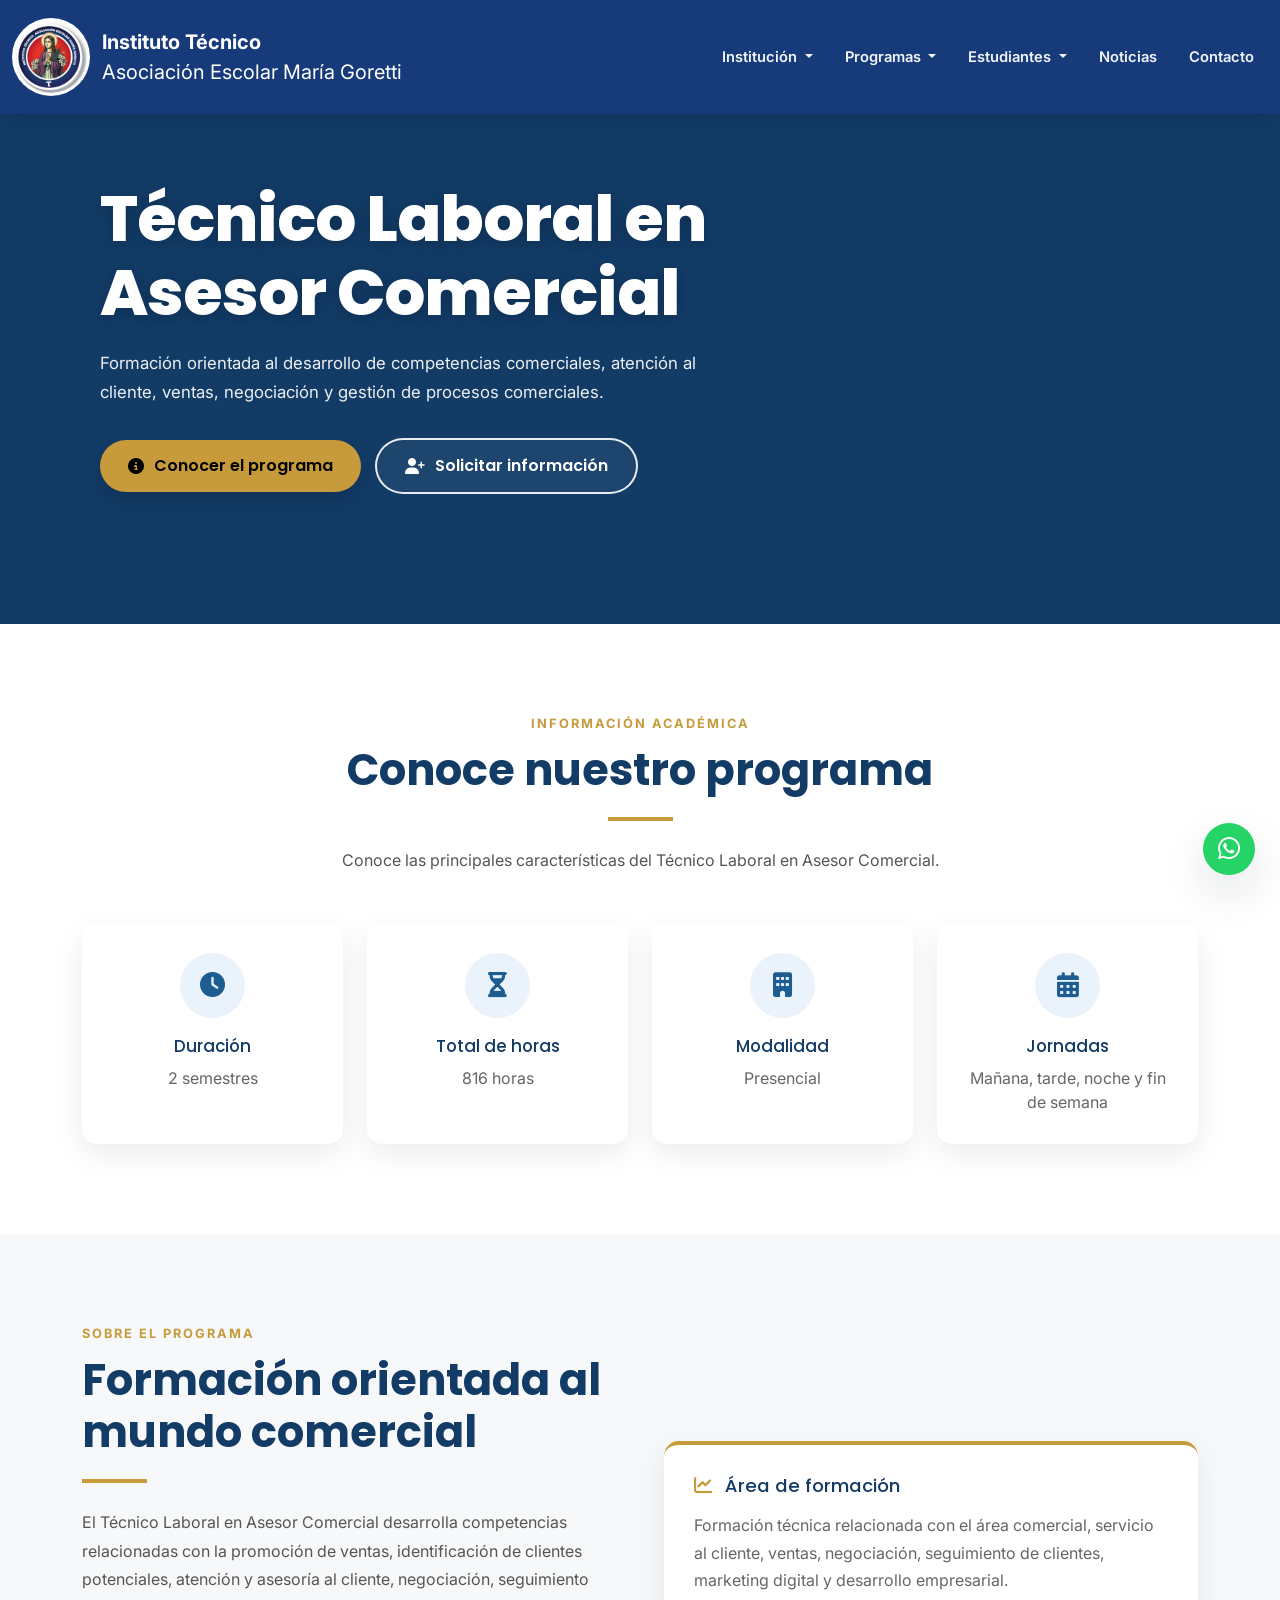
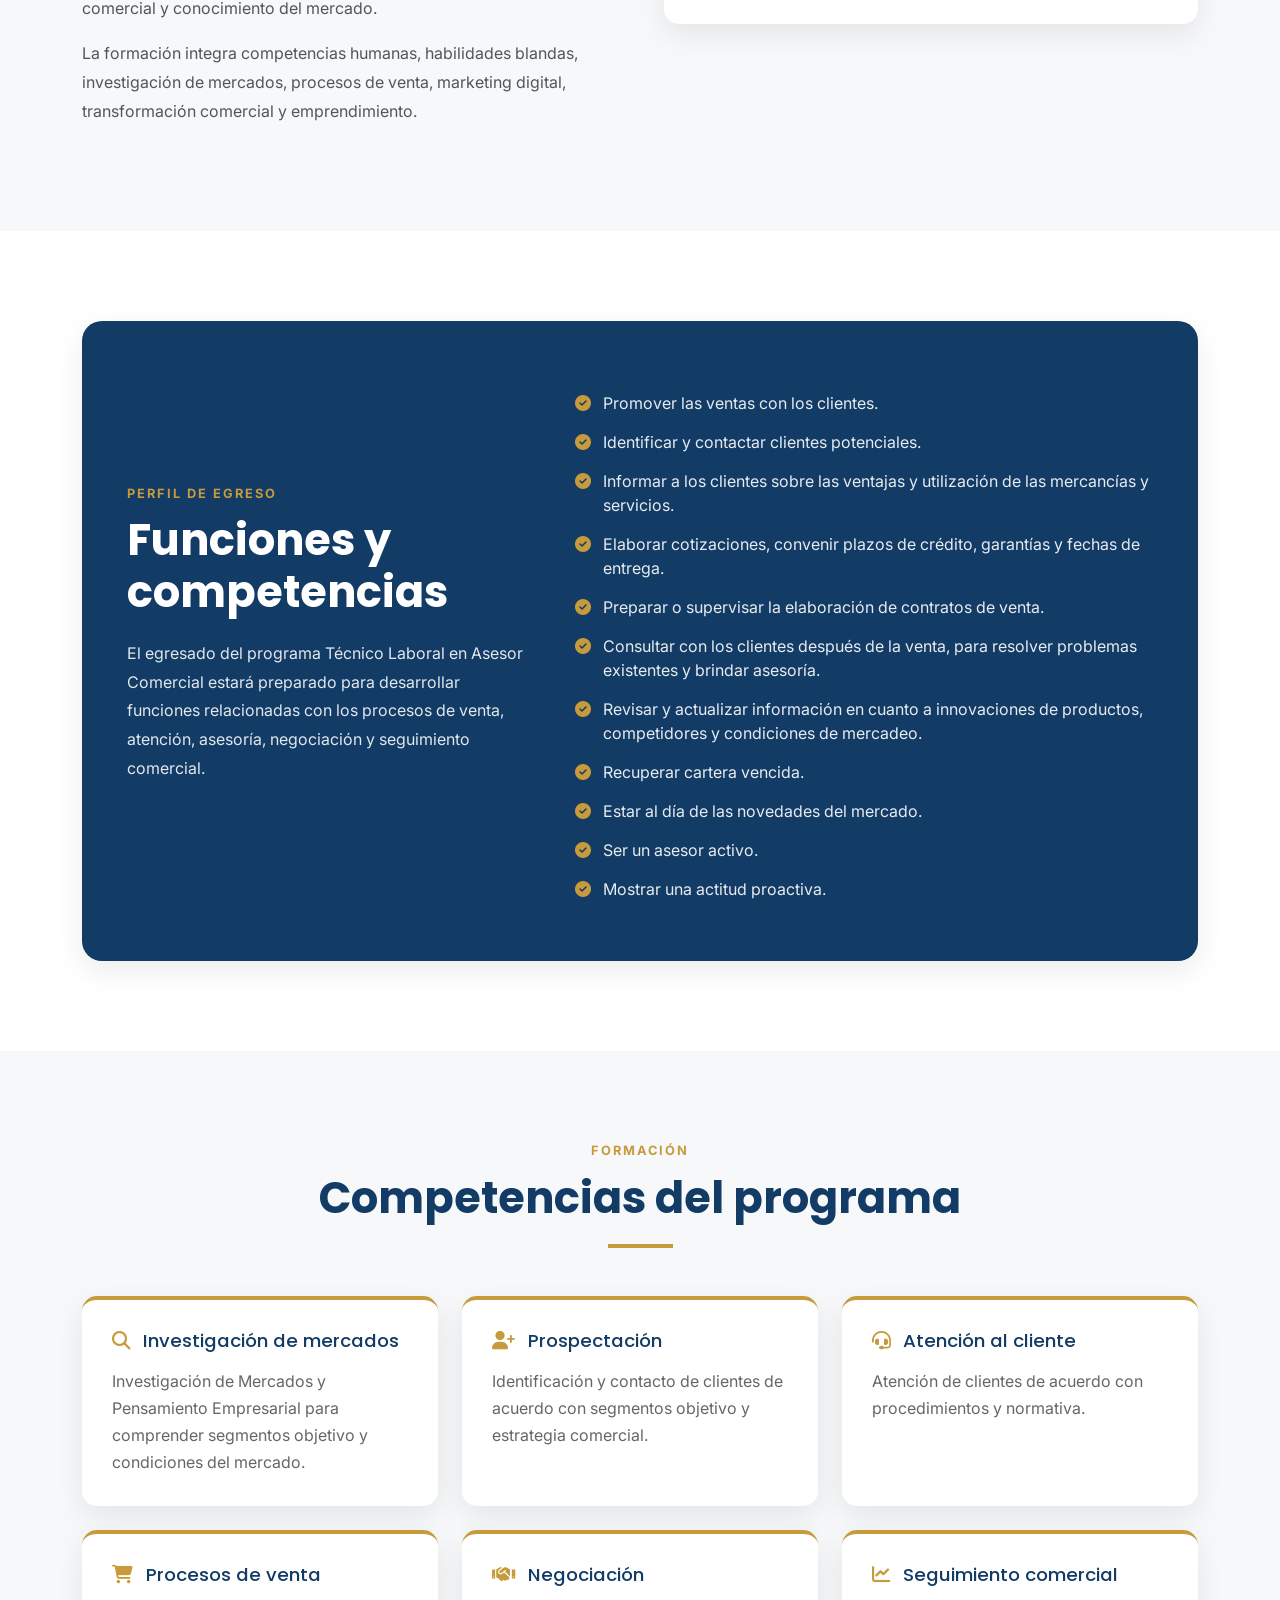
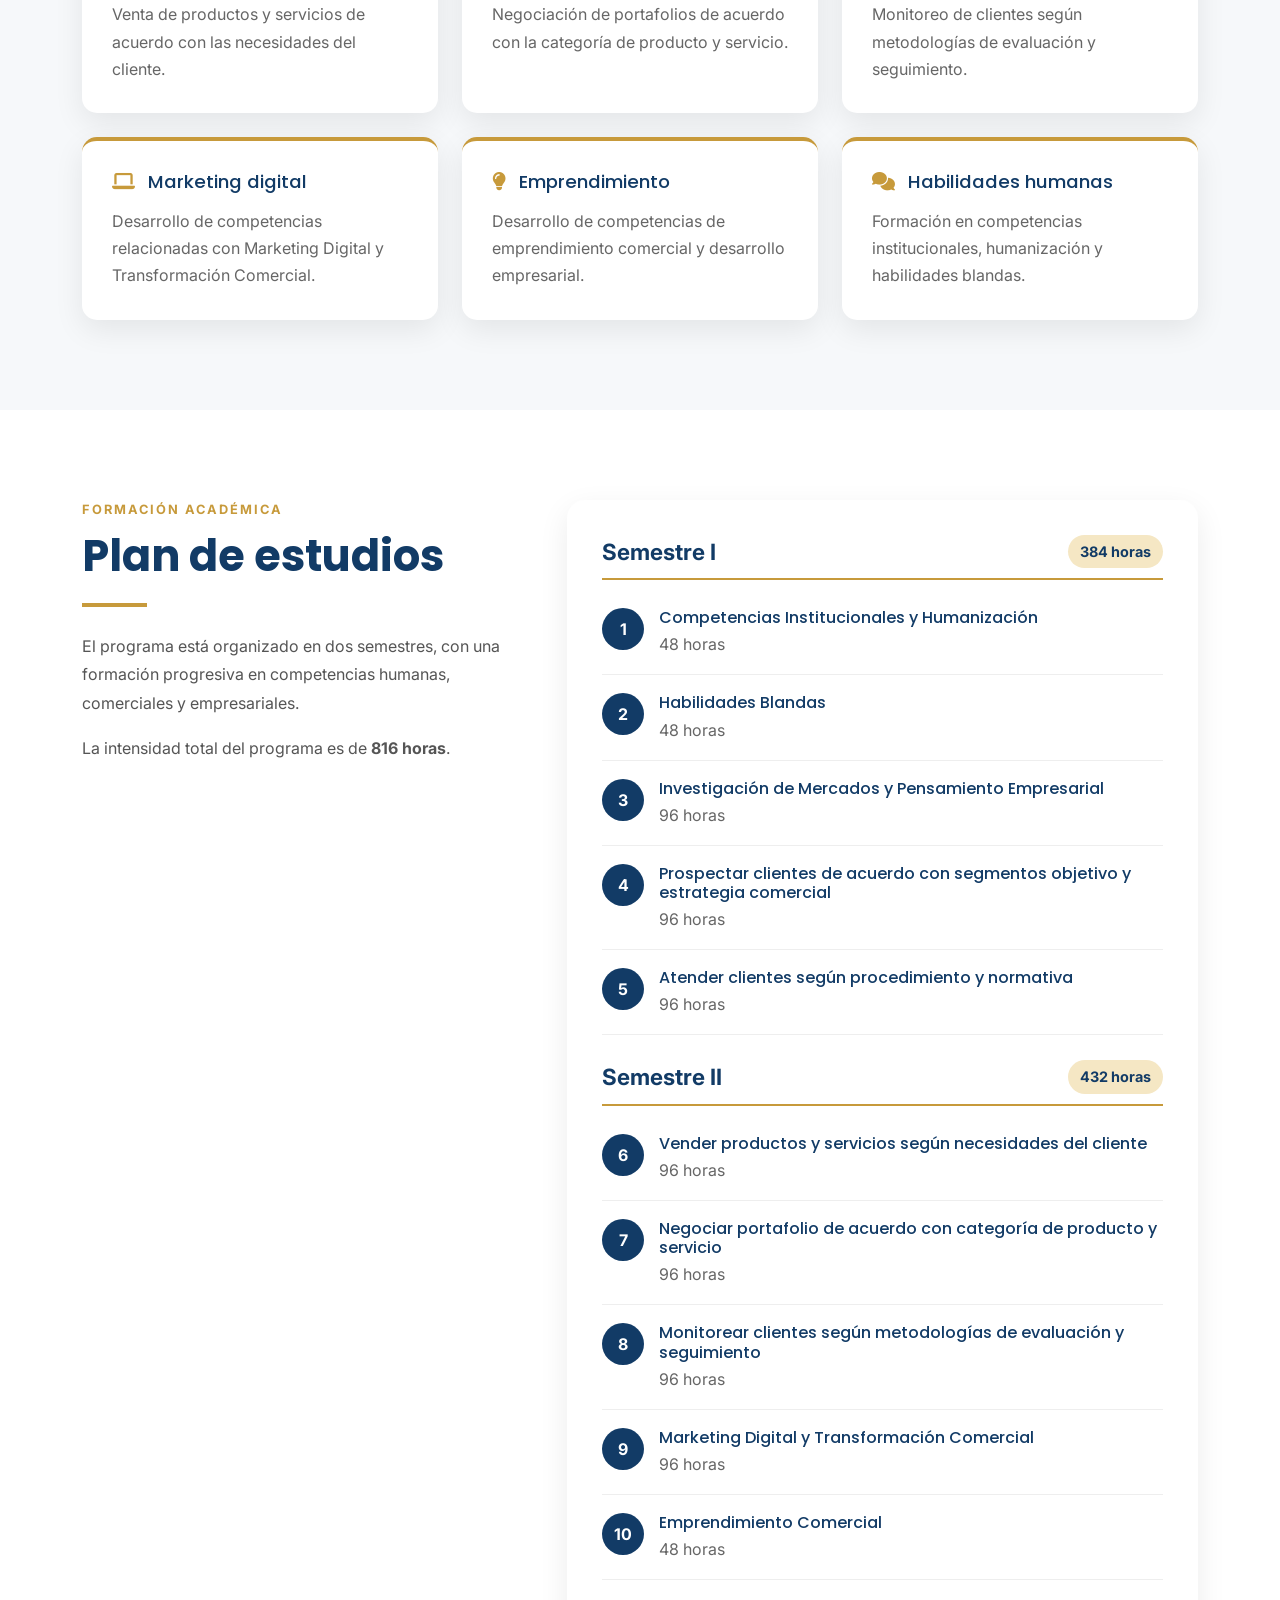
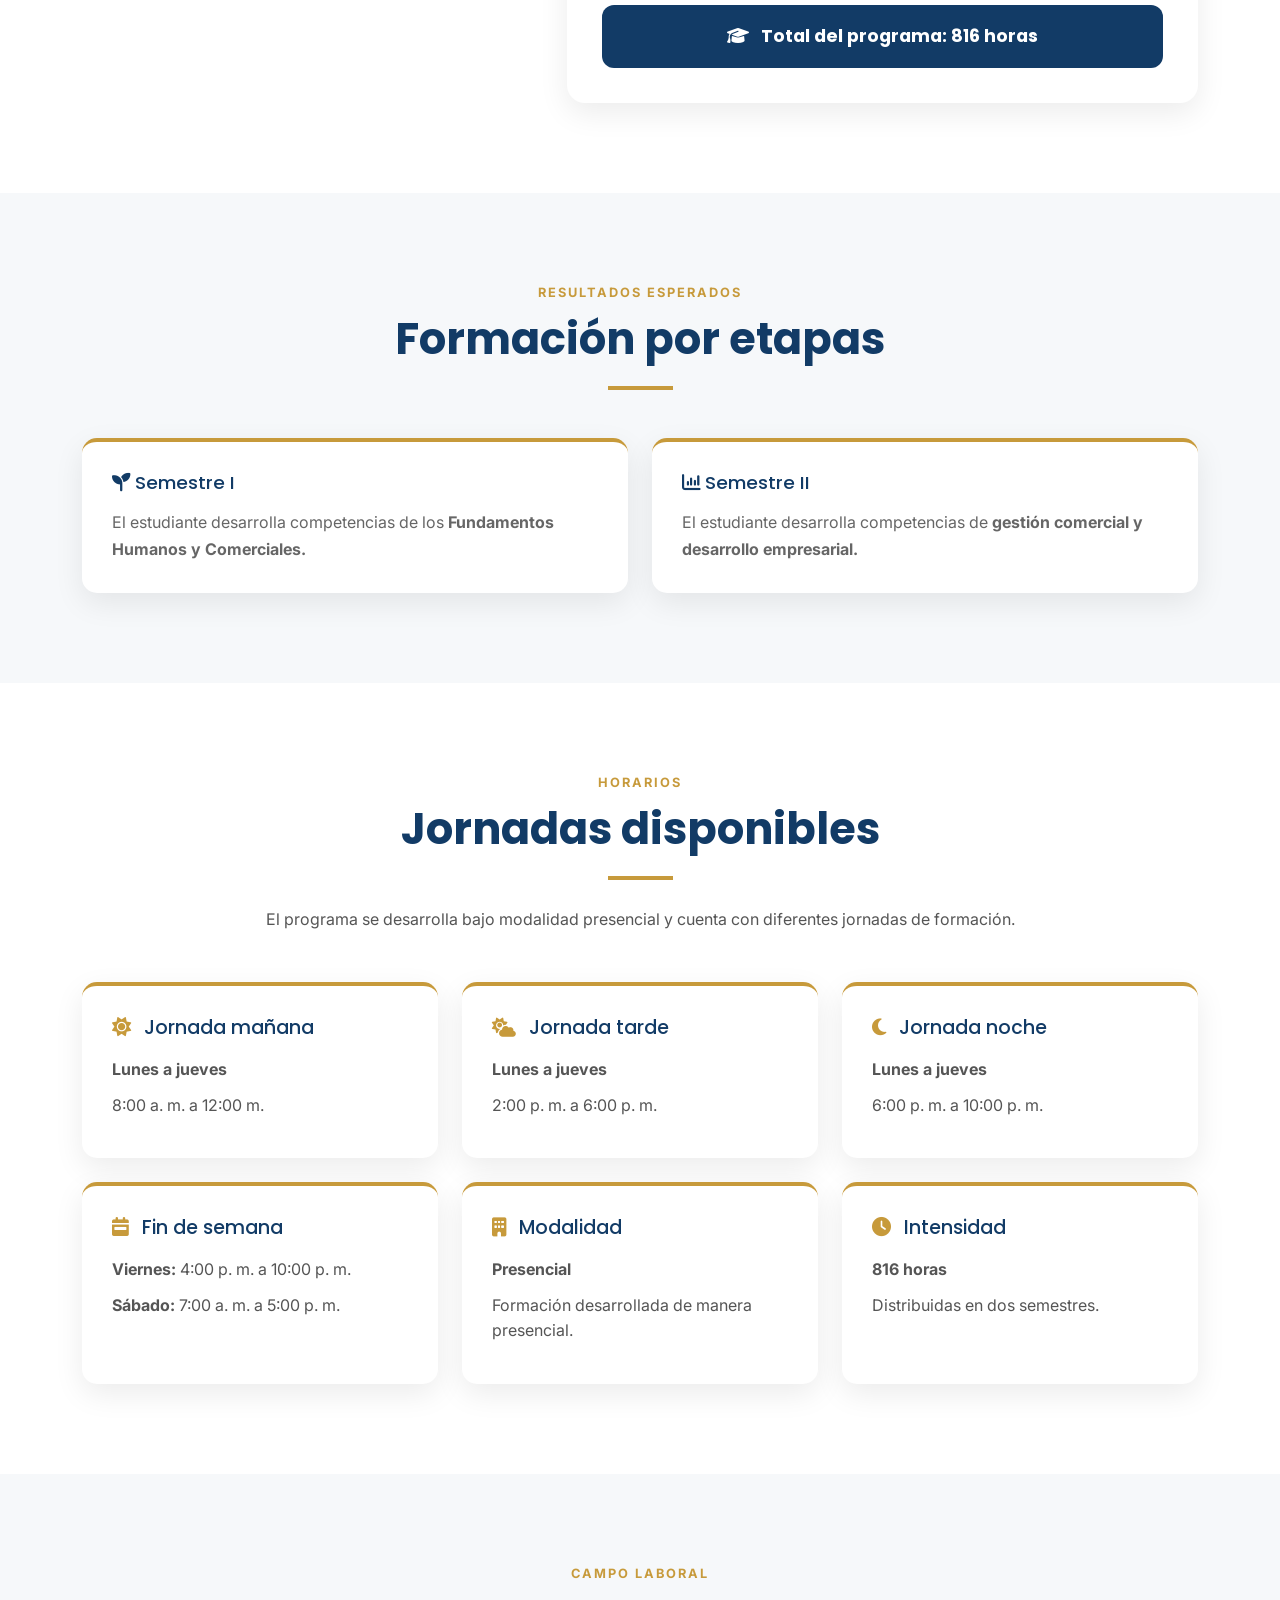
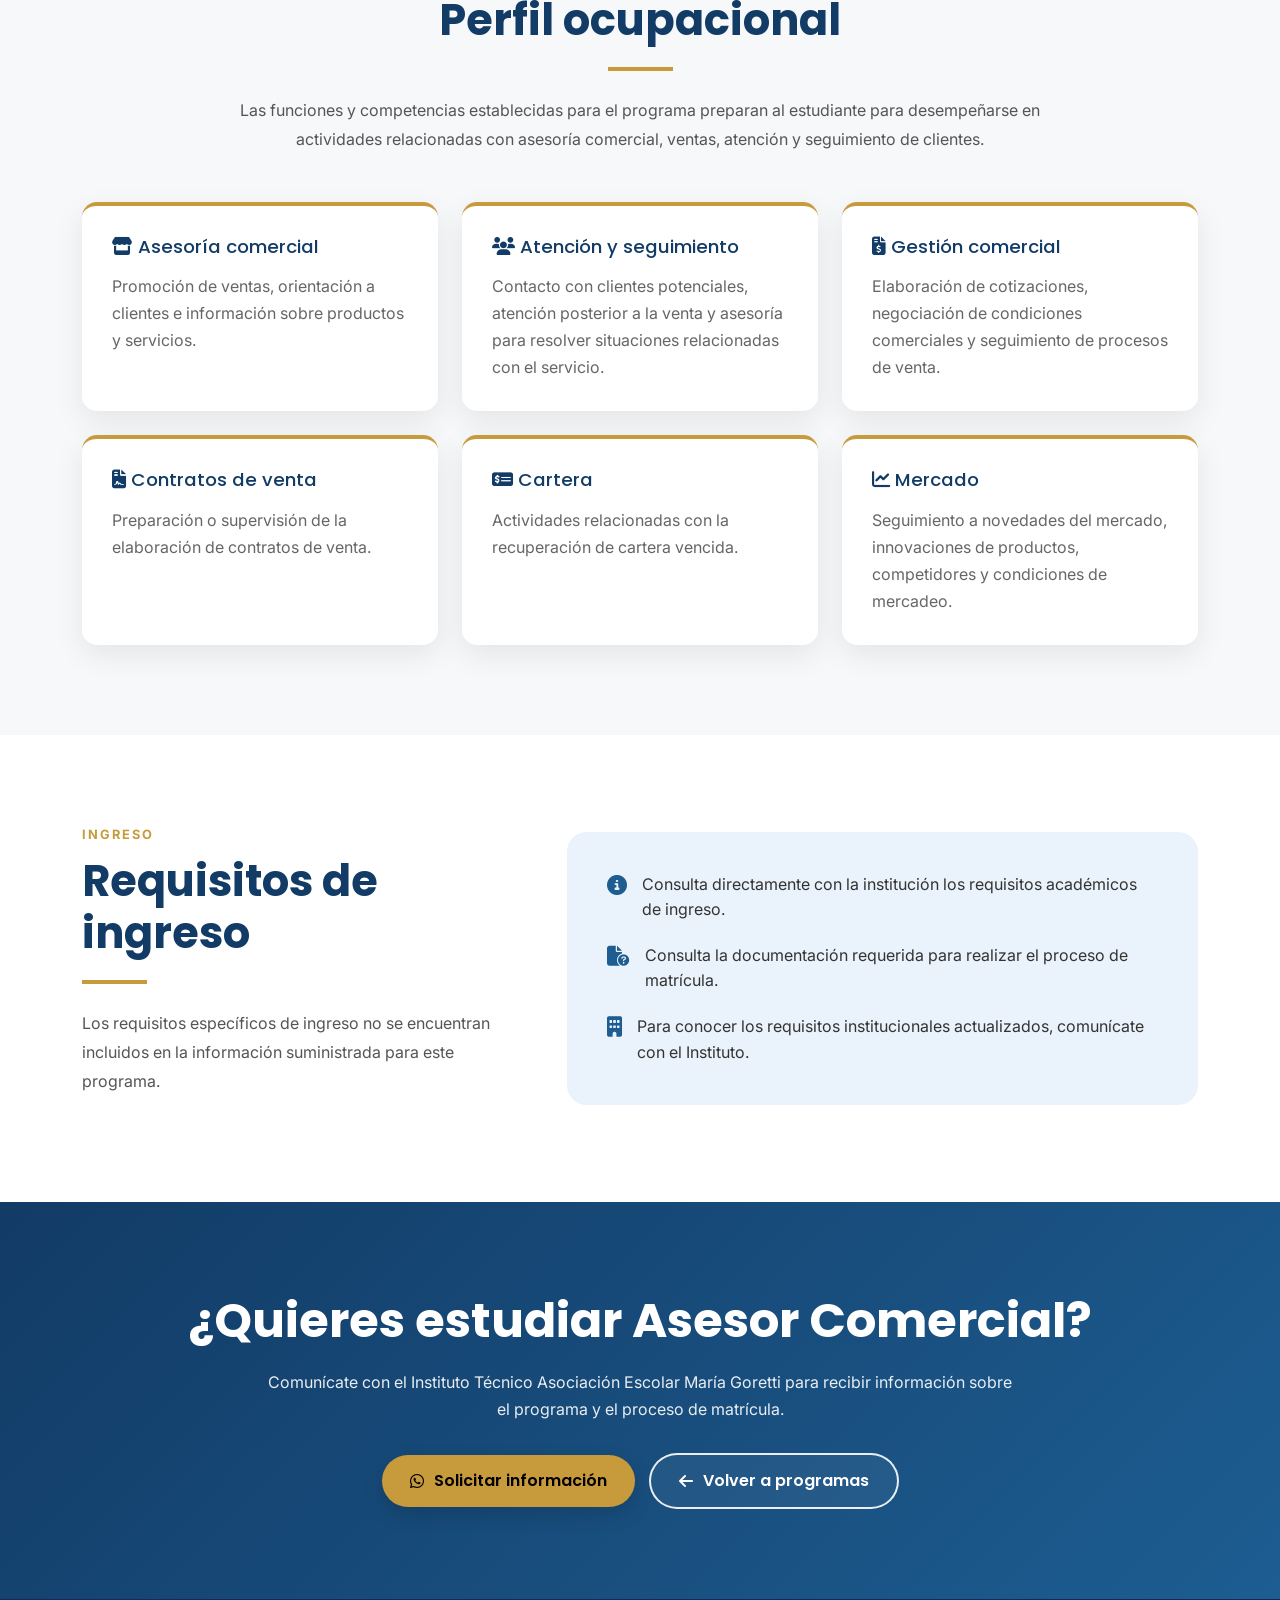
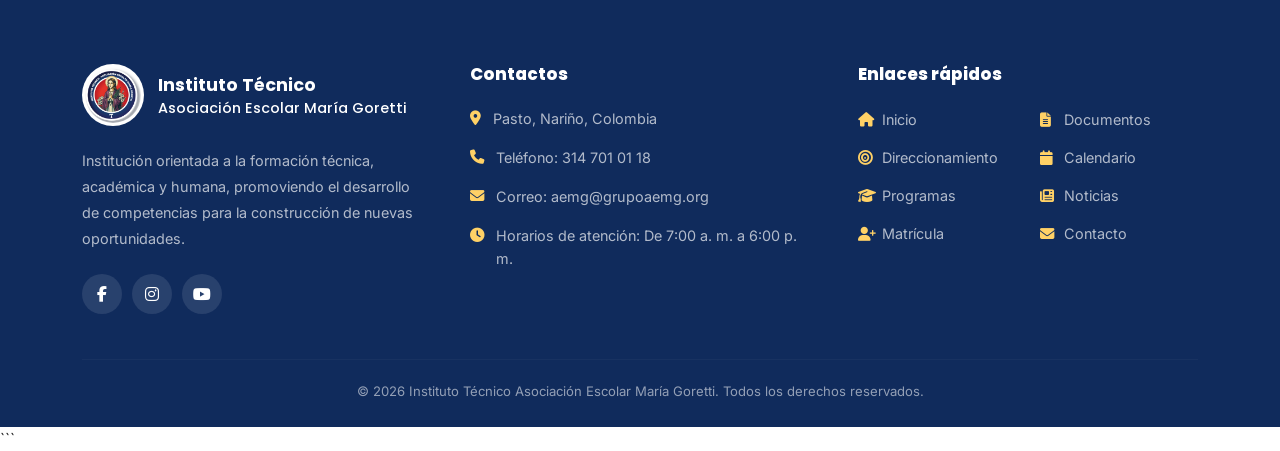
==== asesor-comercial.html @ 4c81fc67 "commit inicial" ====
```html
<!DOCTYPE html>
<html lang="es">

<head>
    <meta charset="UTF-8">

    <meta name="viewport" content="width=device-width, initial-scale=1.0">

    <meta name="description"
        content="Técnico Laboral en Asesor Comercial - Instituto Técnico Asociación Escolar María Goretti.">

    <meta name="keywords"
        content="Técnico Laboral, Asesor Comercial, Asociación Escolar María Goretti, Instituto Técnico, Pasto">

    <meta name="author" content="Instituto Técnico Asociación Escolar María Goretti">

    <title>Técnico Laboral en Asesor Comercial | Instituto Técnico</title>

    <!-- GOOGLE FONTS -->
    <link
        href="https://fonts.googleapis.com/css2?family=Inter:wght@300;400;500;600;700;800&family=Poppins:wght@400;500;600;700;800;900&display=swap"
        rel="stylesheet">

    <!-- BOOTSTRAP -->
    <link href="https://cdn.jsdelivr.net/npm/bootstrap@5.3.3/dist/css/bootstrap.min.css" rel="stylesheet">

    <!-- FONT AWESOME -->
    <link rel="stylesheet" href="https://cdnjs.cloudflare.com/ajax/libs/font-awesome/6.5.0/css/all.min.css"
        crossorigin="anonymous" referrerpolicy="no-referrer">

    <!-- ESTILOS DEL SITIO -->
    <link rel="stylesheet" href="css/style.css">
    <link rel="stylesheet" href="css/responsive.css">

    <style>
        :root {
            --azul-principal: #123b66;
            --azul-secundario: #1d5d91;
            --azul-claro: #eaf3fb;
            --dorado: #c79a3b;
            --dorado-claro: #f5e7c4;
            --blanco: #ffffff;
            --gris: #f6f8fa;
            --texto: #333333;
            --sombra: 0 10px 30px rgba(0, 0, 0, 0.08);
        }

        html {
            scroll-behavior: smooth;
        }

        body {
            font-family: 'Inter', sans-serif;
            color: var(--texto);
            background: #ffffff;
        }

        h1,
        h2,
        h3,
        h4,
        h5 {
            font-family: 'Poppins', sans-serif;
        }

        /* =========================================
       HERO / PORTADA
    ========================================= */

        .programa-hero {
            min-height: 600px;

            padding: 110px 20px 80px;

            position: relative;
            display: flex;
            align-items: center;

            overflow: hidden;

            background-color: var(--azul-principal);

            /* Imagen sin fondo */
            background-image: url("imagenesA/portada.jpg");
            background-repeat: no-repeat;


            background-size: auto 115%;
            background-position: right center;
        }


        .programa-hero::before {
            content: "";

            position: absolute;
            inset: 0;

            background:
                linear-gradient(90deg,
                    var(--azul-principal) 0%,
                    rgba(18, 59, 102, 0.98) 25%,
                    rgba(18, 59, 102, 0.80) 40%,
                    rgba(18, 59, 102, 0.25) 62%,
                    rgba(18, 59, 102, 0) 78%);

            z-index: 1;
        }


        .programa-hero-content {
            position: relative;

            z-index: 2;

            width: 100%;
            max-width: 1200px;

            margin: 0 auto;

            text-align: left;

            color: white;

            padding-left: 30px;
        }

        /* =========================================
       ICONO DEL PROGRAMA
    ========================================= */

        .programa-hero-icon {
            width: 58px;
            height: 58px;

            margin: 0 0 22px;

            border-radius: 14px;

            display: flex;
            align-items: center;
            justify-content: center;

            background: rgba(199, 154, 59, 0.18);

            border: 1px solid rgba(199, 154, 59, 0.55);

            font-size: 26px;

            color: var(--dorado);
        }

        /* =========================================
       TITULO PRINCIPAL
    ========================================= */

        .programa-hero h1 {
            max-width: 650px;

            font-size: clamp(2.4rem, 5vw, 4.2rem);

            font-weight: 800;

            line-height: 1.08;

            margin-bottom: 22px;

            letter-spacing: -1px;

            color: white;

            text-shadow: 0 3px 15px rgba(0, 0, 0, 0.20);
        }

        /*
       Segunda línea del título
    */

        .programa-hero h1 span {
            display: block;

            color: var(--blanco);

            margin-top: 5px;
        }

        /* =========================================
       DESCRIPCIÓN DEL HERO
    ========================================= */

        .programa-hero p {
            max-width: 620px;

            margin: 0 0 32px;

            font-size: 1.05rem;

            line-height: 1.7;

            color: rgba(255, 255, 255, 0.92);
        }

        /* =========================================
       BOTONES
    ========================================= */

        .btn-programa {
            display: inline-flex;

            align-items: center;
            justify-content: center;

            gap: 10px;

            padding: 14px 28px;

            border-radius: 50px;

            text-decoration: none;

            font-family: 'Poppins', sans-serif;

            font-weight: 600;

            transition: all 0.3s ease;

            cursor: pointer;
        }

        /* Botón principal */

        .btn-programa-primary {
            background: var(--dorado);

            color: black;

            box-shadow:
                0 8px 20px rgba(0, 0, 0, 0.15);
        }

        .btn-programa-primary:hover {
            background: var(--blanco);

            color: white;

            transform: translateY(-3px);
        }

        /* Botón secundario */

        .btn-programa-secondary {
            margin-left: 10px;

            border: 2px solid rgba(255, 255, 255, 0.9);

            color: white;

            background: rgba(255, 255, 255, 0.05);
        }

        .btn-programa-secondary:hover {
            background: white;

            color: var(--azul-principal);

            transform: translateY(-3px);
        }

        /* =========================================
       SECCIONES
    ========================================= */

        .programa-section {
            padding: 90px 0;
        }

        .programa-section.bg-light-custom {
            background: var(--gris);
        }

        /* =========================================
       ETIQUETA DE SECCIÓN
    ========================================= */

        .section-label-programa {
            display: inline-block;

            margin-bottom: 12px;

            font-size: 0.8rem;

            font-weight: 700;

            letter-spacing: 2px;

            color: var(--dorado);
        }

        /* =========================================
       TITULOS DE SECCIÓN
    ========================================= */

        .programa-title {
            color: var(--azul-principal);

            font-size: clamp(1.8rem, 4vw, 2.7rem);

            font-weight: 700;

            margin-bottom: 20px;
        }

        .programa-line {
            width: 65px;

            height: 4px;

            background: var(--dorado);

            margin-bottom: 25px;
        }

        /* =========================================
       TEXTO GENERAL
    ========================================= */

        .programa-text {
            color: #555;

            line-height: 1.8;

            font-size: 1rem;
        }

        /* =========================================
       TARJETAS DE INFORMACIÓN
    ========================================= */

        .info-programa-card {
            height: 100%;

            padding: 30px 25px;

            background: white;

            border-radius: 15px;

            box-shadow: var(--sombra);

            text-align: center;

            transition: all 0.3s ease;
        }

        .info-programa-card:hover {
            transform: translateY(-7px);
        }

        .info-programa-icon {
            width: 65px;
            height: 65px;

            margin: 0 auto 18px;

            border-radius: 50%;

            display: flex;

            align-items: center;
            justify-content: center;

            background: var(--azul-claro);

            color: var(--azul-secundario);

            font-size: 25px;
        }

        .info-programa-card h3 {
            font-size: 1.05rem;

            color: var(--azul-principal);

            margin-bottom: 10px;
        }

        .info-programa-card p {
            margin: 0;

            color: #666;
        }

        /* =========================================
       PERFIL DE EGRESO
    ========================================= */

        .perfil-box {
            background: var(--azul-principal);

            color: white;

            padding: 45px;

            border-radius: 20px;

            box-shadow: var(--sombra);
        }

        .perfil-box h2 {
            color: white;
        }

        .perfil-box p {
            color: rgba(255, 255, 255, 0.88);

            line-height: 1.8;
        }

        .perfil-list {
            list-style: none;

            padding: 0;

            margin: 25px 0 0;
        }

        .perfil-list li {
            margin-bottom: 15px;

            display: flex;

            align-items: flex-start;

            gap: 12px;

            color: rgba(255, 255, 255, 0.9);
        }

        .perfil-list i {
            color: var(--dorado);

            margin-top: 4px;
        }

        /* =========================================
       COMPETENCIAS
    ========================================= */

        .competencia-card {
            height: 100%;

            padding: 30px;

            background: white;

            border-radius: 15px;

            box-shadow: var(--sombra);

            border-top: 4px solid var(--dorado);

            transition: all 0.3s ease;
        }

        .competencia-card:hover {
            transform: translateY(-5px);
        }

        .competencia-card h3 {
            color: var(--azul-principal);

            font-size: 1.15rem;

            margin-bottom: 15px;
        }

        .competencia-card h3 i {
            color: var(--dorado);

            margin-right: 8px;
        }

        .competencia-card p {
            color: #666;

            line-height: 1.7;

            margin-bottom: 0;
        }

        /* =========================================
       PLAN DE ESTUDIOS
    ========================================= */

        .plan-card {
            background: white;

            padding: 35px;

            border-radius: 18px;

            box-shadow: var(--sombra);
        }

        .semestre-title {
            color: var(--azul-principal);

            font-size: 1.4rem;

            font-weight: 700;

            margin-top: 25px;

            margin-bottom: 10px;

            display: flex;

            justify-content: space-between;

            align-items: center;

            border-bottom: 2px solid var(--dorado);

            padding-bottom: 10px;
        }

        .semestre-title:first-child {
            margin-top: 0;
        }

        .horas-semestre {
            font-size: 0.9rem;

            background: var(--dorado-claro);

            color: var(--azul-principal);

            padding: 6px 12px;

            border-radius: 20px;
        }

        .plan-item {
            display: flex;

            align-items: flex-start;

            gap: 15px;

            padding: 18px 0;

            border-bottom: 1px solid #eeeeee;
        }

        .plan-item:last-child {
            border-bottom: none;
        }

        .plan-number {
            min-width: 42px;

            height: 42px;

            border-radius: 50%;

            background: var(--azul-principal);

            color: white;

            display: flex;

            align-items: center;

            justify-content: center;

            font-weight: 700;
        }

        .plan-item h4 {
            font-size: 1rem;

            color: var(--azul-principal);

            margin-bottom: 5px;
        }

        .plan-item p {
            margin: 0;

            color: #666;
        }

        .total-programa {
            margin-top: 25px;

            padding: 18px;

            background: var(--azul-principal);

            color: white;

            border-radius: 12px;

            text-align: center;

            font-family: 'Poppins', sans-serif;

            font-weight: 700;

            font-size: 1.1rem;
        }

        /* =========================================
       REQUISITOS
    ========================================= */

        .requisitos-card {
            background: var(--azul-claro);

            border-radius: 20px;

            padding: 40px;
        }

        .requisito {
            display: flex;

            gap: 15px;

            margin-bottom: 20px;
        }

        .requisito:last-child {
            margin-bottom: 0;
        }

        .requisito i {
            color: var(--azul-secundario);

            font-size: 20px;

            margin-top: 3px;
        }

        .requisito p {
            margin: 0;

            line-height: 1.6;
        }

        /* =========================================
       HORARIOS
    ========================================= */

        .horario-card {
            background: white;

            border-radius: 15px;

            padding: 30px;

            box-shadow: var(--sombra);

            height: 100%;

            border-top: 4px solid var(--dorado);
        }

        .horario-card h3 {
            color: var(--azul-principal);

            font-size: 1.2rem;

            margin-bottom: 18px;
        }

        .horario-card p {
            margin-bottom: 10px;

            color: #555;

            line-height: 1.6;
        }

        .horario-card i {
            color: var(--dorado);

            margin-right: 8px;
        }

        /* =========================================
       PERFIL OCUPACIONAL
    ========================================= */

        .ocupacional-card {
            height: 100%;

            padding: 30px;

            background: white;

            border-radius: 15px;

            box-shadow: var(--sombra);

            border-top: 4px solid var(--dorado);
        }

        .ocupacional-card h3 {
            color: var(--azul-principal);

            font-size: 1.15rem;

            margin-bottom: 15px;
        }

        .ocupacional-card p {
            color: #666;

            line-height: 1.7;

            margin-bottom: 0;
        }

        /* =========================================
       CTA FINAL
    ========================================= */

        .programa-cta {
            padding: 90px 20px;

            background:
                linear-gradient(135deg,
                    var(--azul-principal),
                    var(--azul-secundario));

            text-align: center;

            color: white;
        }

        .programa-cta h2 {
            font-size: clamp(2rem, 4vw, 3rem);

            font-weight: 700;

            margin-bottom: 20px;
        }

        .programa-cta p {
            max-width: 750px;

            margin: 0 auto 30px;

            color: rgba(255, 255, 255, 0.9);

            line-height: 1.7;
        }

        /* =========================================
       BOTÓN VOLVER
    ========================================= */

        .volver-programas {
            display: inline-flex;

            align-items: center;

            gap: 8px;

            margin-bottom: 30px;

            color: var(--azul-secundario);

            text-decoration: none;

            font-weight: 600;
        }

        .volver-programas:hover {
            color: var(--dorado);
        }

        /* =========================================
       RESPONSIVE - TABLET
    ========================================= */

        @media (max-width: 992px) {

            .programa-hero {
                min-height: 620px;

                background-size: auto 105%;

                background-position: right center;
            }

            .programa-hero::before {
                background:
                    linear-gradient(90deg,
                        var(--azul-principal) 0%,
                        rgba(18, 59, 102, 0.97) 32%,
                        rgba(18, 59, 102, 0.75) 50%,
                        rgba(18, 59, 102, 0.20) 72%,
                        rgba(18, 59, 102, 0) 100%);
            }

            .programa-hero-content {
                padding-left: 20px;
            }

            .programa-hero h1 {
                max-width: 570px;
            }

            .programa-hero p {
                max-width: 530px;
            }
        }

        /* =========================================
       RESPONSIVE - CELULAR
    ========================================= */

        @media (max-width: 768px) {

            .programa-hero {
                min-height: 680px;

                padding: 120px 20px 70px;

                /*
               La imagen baja para que
               el texto quede arriba
            */
                background-size: auto 75%;

                background-position: center bottom;
            }

            .programa-hero::before {
                background:
                    linear-gradient(180deg,
                        rgba(18, 59, 102, 1) 0%,
                        rgba(18, 59, 102, 0.97) 42%,
                        rgba(18, 59, 102, 0.55) 70%,
                        rgba(18, 59, 102, 0.10) 100%);
            }

            .programa-hero-content {
                padding-left: 10px;

                padding-right: 10px;

                text-align: center;
            }

            .programa-hero-icon {
                margin: 0 auto 20px;
            }

            .programa-hero h1 {
                max-width: 100%;

                font-size: clamp(2rem, 9vw, 3rem);

                line-height: 1.1;

                letter-spacing: -0.5px;
            }

            .programa-hero p {
                max-width: 100%;

                font-size: 0.95rem;

                margin-left: auto;

                margin-right: auto;
            }

            .btn-programa {
                width: 100%;

                margin: 5px 0;
            }

            .btn-programa-secondary {
                margin-left: 0;
            }

            .programa-section {
                padding: 65px 0;
            }

            .perfil-box,
            .requisitos-card {
                padding: 30px 22px;
            }

            .semestre-title {
                flex-direction: column;

                align-items: flex-start;

                gap: 8px;
            }
        }

        /* =========================================
       RESPONSIVE - CELULARES PEQUEÑOS
    ========================================= */

        @media (max-width: 480px) {

            .programa-hero {
                min-height: 650px;

                padding-top: 105px;

                background-size: auto 65%;
            }

            .programa-hero h1 {
                font-size: 2rem;
            }

            .programa-hero p {
                font-size: 0.9rem;

                line-height: 1.6;
            }

            .programa-hero-icon {
                width: 52px;

                height: 52px;

                font-size: 23px;
            }

            .btn-programa {
                padding: 13px 20px;

                font-size: 0.9rem;
            }

            .programa-section {
                padding: 55px 0;
            }

            .plan-card {
                padding: 25px 20px;
            }

            .competencia-card,
            .ocupacional-card,
            .horario-card {
                padding: 25px 20px;
            }
        }
    </style>

</head>

<body id="inicio">

    <!-- =========================================
         NAVBAR
    ========================================= -->

    <nav class="navbar navbar-expand-lg navbar-dark fixed-top" id="mainNavbar">

        <div class="container-fluid">

            <!-- LOGO -->

            <a class="navbar-brand" href="Asociación.html"
                aria-label="Inicio Instituto Técnico Asociación Escolar María Goretti">

                <img src="logos/fondo.jpeg" alt="Logo del Instituto Técnico Asociación Escolar María Goretti"
                    class="logo-escudo">

                <span>
                    <strong>Instituto Técnico</strong><br>
                    Asociación Escolar María Goretti
                </span>

            </a>

            <!-- BOTÓN RESPONSIVE -->

            <button class="navbar-toggler" type="button" data-bs-toggle="collapse" data-bs-target="#navbarNav"
                aria-controls="navbarNav" aria-expanded="false" aria-label="Abrir menú">

                <span class="navbar-toggler-icon"></span>

            </button>

            <!-- MENÚ -->

            <div class="collapse navbar-collapse justify-content-end" id="navbarNav">

                <ul class="navbar-nav">

                    <li class="nav-item dropdown">

                        <a class="nav-link dropdown-toggle" href="#" role="button" data-bs-toggle="dropdown"
                            aria-expanded="false">

                            Institución

                        </a>

                        <ul class="dropdown-menu">

                            <li>
                                <a class="dropdown-item" href="quienes-somos.html">
                                    Quiénes somos
                                </a>
                            </li>

                            <li>
                                <a class="dropdown-item" href="direccionamiento-institucional.html">
                                    direccionamiento Institucional
                                </a>
                            </li>

                            <li>
                                <a class="dropdown-item" href="equipo.html">
                                    Equipo Institucional
                                </a>
                            </li>

                            <li>
                                <a class="dropdown-item" href="santos-patronos.html">
                                    Santos Patronos
                                </a>
                            </li>

                        </ul>

                    </li>

                    <li class="nav-item dropdown">

                        <a class="nav-link dropdown-toggle" href="#" role="button" data-bs-toggle="dropdown"
                            aria-expanded="false">

                            Programas

                        </a>

                        <ul class="dropdown-menu">

                            <li>
                                <a class="dropdown-item" href="asesor-comercial.html">
                                    Técnico Laboral en Asesor Comercial
                                </a>
                            </li>

                            <li>
                                <a class="dropdown-item" href="#">
                                    Técnico Laboral en Primera Infancia
                                </a>
                            </li>

                            <li>
                                <a class="dropdown-item" href="#">
                                    Técnico Laboral en Auxiliar Administrativa
                                </a>
                            </li>

                        </ul>

                    </li>

                    <li class="nav-item dropdown">

                        <a class="nav-link dropdown-toggle" href="#" role="button" data-bs-toggle="dropdown"
                            aria-expanded="false">

                            Estudiantes

                        </a>

                        <ul class="dropdown-menu">

                            <li>
                                <a class="dropdown-item" href="documentos.html">
                                    Documentos
                                </a>
                            </li>

                            <li>
                                <a class="dropdown-item" href="calendario.html">
                                    Calendario académico
                                </a>
                            </li>

                        </ul>

                    </li>

                    <li class="nav-item">
                        <a class="nav-link" href="index.html#noticias">
                            Noticias
                        </a>
                    </li>

                    <li class="nav-item">
                        <a class="nav-link" href="index.html#contacto">
                            Contacto
                        </a>
                    </li>

                </ul>

            </div>

        </div>

    </nav>


    <!-- =========================================
         HERO
    ========================================= -->

    <header class="programa-hero">

        <div class="programa-hero-content">

            <div class="programa-hero-content">

                <h1>
                    Técnico Laboral en
                    <span> Asesor Comercial</span>
                </h1>

                <p>
                    Formación orientada al desarrollo de competencias comerciales,
                    atención al cliente, ventas, negociación y gestión de procesos comerciales.
                </p>

                <div>
                    <a href="#" class="btn-programa btn-programa-primary">
                        <i class="fas fa-info-circle"></i>
                        Conocer el programa
                    </a>

                    <a href="#" class="btn-programa btn-programa-secondary">
                        <i class="fas fa-user-plus"></i>
                        Solicitar información
                    </a>
                </div>

            </div>

        </div>

    </header>


    <!-- =========================================
         INFORMACIÓN DEL PROGRAMA
    ========================================= -->

    <section class="programa-section" id="informacion">

        <div class="container">

            <div class="text-center mb-5">

                <span class="section-label-programa">
                    INFORMACIÓN ACADÉMICA
                </span>

                <h2 class="programa-title">
                    Conoce nuestro programa
                </h2>

                <div class="programa-line mx-auto"></div>

                <p class="programa-text mx-auto" style="max-width: 750px;">

                    Conoce las principales características del
                    Técnico Laboral en Asesor Comercial.

                </p>

            </div>


            <div class="row g-4">

                <!-- DURACIÓN -->

                <div class="col-md-6 col-lg-3">

                    <div class="info-programa-card">

                        <div class="info-programa-icon">
                            <i class="fas fa-clock"></i>
                        </div>

                        <h3>Duración</h3>

                        <p>
                            2 semestres
                        </p>

                    </div>

                </div>


                <!-- HORAS -->

                <div class="col-md-6 col-lg-3">

                    <div class="info-programa-card">

                        <div class="info-programa-icon">
                            <i class="fas fa-hourglass-half"></i>
                        </div>

                        <h3>Total de horas</h3>

                        <p>
                            816 horas
                        </p>

                    </div>

                </div>


                <!-- MODALIDAD -->

                <div class="col-md-6 col-lg-3">

                    <div class="info-programa-card">

                        <div class="info-programa-icon">
                            <i class="fas fa-building"></i>
                        </div>

                        <h3>Modalidad</h3>

                        <p>
                            Presencial
                        </p>

                    </div>

                </div>


                <!-- JORNADAS -->

                <div class="col-md-6 col-lg-3">

                    <div class="info-programa-card">

                        <div class="info-programa-icon">
                            <i class="fas fa-calendar-days"></i>
                        </div>

                        <h3>Jornadas</h3>

                        <p>
                            Mañana, tarde, noche y fin de semana
                        </p>

                    </div>

                </div>

            </div>

        </div>

    </section>


    <!-- =========================================
         DESCRIPCIÓN
    ========================================= -->

    <section class="programa-section bg-light-custom">

        <div class="container">

            <div class="row align-items-center g-5">

                <div class="col-lg-6">

                    <span class="section-label-programa">
                        SOBRE EL PROGRAMA
                    </span>

                    <h2 class="programa-title">
                        Formación orientada al mundo comercial
                    </h2>

                    <div class="programa-line"></div>

                    <p class="programa-text">

                        El Técnico Laboral en Asesor Comercial desarrolla
                        competencias relacionadas con la promoción de
                        ventas, identificación de clientes potenciales,
                        atención y asesoría al cliente, negociación,
                        seguimiento comercial y conocimiento del mercado.

                    </p>

                    <p class="programa-text">

                        La formación integra competencias humanas,
                        habilidades blandas, investigación de mercados,
                        procesos de venta, marketing digital,
                        transformación comercial y emprendimiento.

                    </p>

                </div>


                <div class="col-lg-6">

                    <div class="competencia-card">

                        <h3>
                            <i class="fas fa-chart-line"></i>
                            Área de formación
                        </h3>

                        <p>

                            Formación técnica relacionada con el área
                            comercial, servicio al cliente, ventas,
                            negociación, seguimiento de clientes,
                            marketing digital y desarrollo empresarial.

                        </p>

                    </div>

                </div>

            </div>

        </div>

    </section>


    <!-- =========================================
         PERFIL DE EGRESO
    ========================================= -->

    <section class="programa-section">

        <div class="container">

            <div class="perfil-box">

                <div class="row align-items-center g-5">

                    <div class="col-lg-5">

                        <span class="section-label-programa">
                            PERFIL DE EGRESO
                        </span>

                        <h2 class="programa-title">
                            Funciones y competencias
                        </h2>

                        <p>

                            El egresado del programa Técnico Laboral en
                            Asesor Comercial estará preparado para
                            desarrollar funciones relacionadas con los
                            procesos de venta, atención, asesoría,
                            negociación y seguimiento comercial.

                        </p>

                    </div>


                    <div class="col-lg-7">

                        <ul class="perfil-list">

                            <li>
                                <i class="fas fa-check-circle"></i>
                                <span>Promover las ventas con los clientes.
                                </span>
                            </li>

                            <li>
                                <i class="fas fa-check-circle"></i>
                                <span>Identificar y contactar clientes potenciales.
                                </span>
                            </li>

                            <li>
                                <i class="fas fa-check-circle"></i>
                                <span>
                                    Informar a los clientes sobre las ventajas y
                                    utilización de las mercancías y servicios.
                                </span>
                            </li>

                            <li>
                                <i class="fas fa-check-circle"></i>
                                <span>
                                    Elaborar cotizaciones, convenir plazos de
                                    crédito, garantías y fechas de entrega.
                                </span>
                            </li>

                            <li>
                                <i class="fas fa-check-circle"></i>
                                <span>
                                    Preparar o supervisar la elaboración de
                                    contratos de venta.
                                </span>
                            </li>

                            <li>
                                <i class="fas fa-check-circle"></i>
                                <span>
                                    Consultar con los clientes después de la
                                    venta, para resolver problemas existentes y
                                    brindar asesoría.
                                </span>
                            </li>

                            <li>
                                <i class="fas fa-check-circle"></i>
                                <span>
                                    Revisar y actualizar información en cuanto a 
                                    innovaciones de productos, competidores y 
                                    condiciones de mercadeo. 
                                </span>
                            </li>

                            <li>
                                <i class="fas fa-check-circle"></i>
                                <span>Recuperar cartera vencida.</span>
                            </li>

                            <li>
                                <i class="fas fa-check-circle"></i>
                                <span>Estar al día de las novedades del mercado.</span>
                            </li>

                            <li>
                                <i class="fas fa-check-circle"></i>
                                <span>Ser un asesor activo.</span>
                            </li>

                            <li>
                                <i class="fas fa-check-circle"></i>
                                <span>Mostrar una actitud proactiva.</span>
                            </li>

                        </ul>

                    </div>

                </div>

            </div>

        </div>

    </section>


    <!-- =========================================
         COMPETENCIAS
    ========================================= -->

    <section class="programa-section bg-light-custom">

        <div class="container">

            <div class="text-center mb-5">

                <span class="section-label-programa">
                    FORMACIÓN
                </span>

                <h2 class="programa-title">
                    Competencias del programa
                </h2>

                <div class="programa-line mx-auto"></div>

            </div>


            <div class="row g-4">

                <div class="col-md-6 col-lg-4">

                    <div class="competencia-card">

                        <h3>
                            <i class="fas fa-magnifying-glass"></i>
                            Investigación de mercados
                        </h3>

                        <p>
                            Investigación de Mercados y Pensamiento Empresarial
                            para comprender segmentos objetivo y condiciones
                            del mercado.
                        </p>

                    </div>

                </div>


                <div class="col-md-6 col-lg-4">

                    <div class="competencia-card">

                        <h3>
                            <i class="fas fa-user-plus"></i>
                            Prospectación
                        </h3>

                        <p>
                            Identificación y contacto de clientes de acuerdo
                            con segmentos objetivo y estrategia comercial.
                        </p>

                    </div>

                </div>


                <div class="col-md-6 col-lg-4">

                    <div class="competencia-card">

                        <h3>
                            <i class="fas fa-headset"></i>
                            Atención al cliente
                        </h3>

                        <p>
                            Atención de clientes de acuerdo con procedimientos
                            y normativa.
                        </p>

                    </div>

                </div>


                <div class="col-md-6 col-lg-4">

                    <div class="competencia-card">

                        <h3>
                            <i class="fas fa-cart-shopping"></i>
                            Procesos de venta
                        </h3>

                        <p>
                            Venta de productos y servicios de acuerdo con las
                            necesidades del cliente.
                        </p>

                    </div>

                </div>


                <div class="col-md-6 col-lg-4">

                    <div class="competencia-card">

                        <h3>
                            <i class="fas fa-handshake"></i>
                            Negociación
                        </h3>

                        <p>
                            Negociación de portafolios de acuerdo con la
                            categoría de producto y servicio.
                        </p>

                    </div>

                </div>


                <div class="col-md-6 col-lg-4">

                    <div class="competencia-card">

                        <h3>
                            <i class="fas fa-chart-line"></i>
                            Seguimiento comercial
                        </h3>

                        <p>
                            Monitoreo de clientes según metodologías de
                            evaluación y seguimiento.
                        </p>

                    </div>

                </div>


                <div class="col-md-6 col-lg-4">

                    <div class="competencia-card">

                        <h3>
                            <i class="fas fa-laptop"></i>
                            Marketing digital
                        </h3>

                        <p>
                            Desarrollo de competencias relacionadas con
                            Marketing Digital y Transformación Comercial.
                        </p>

                    </div>

                </div>


                <div class="col-md-6 col-lg-4">

                    <div class="competencia-card">

                        <h3>
                            <i class="fas fa-lightbulb"></i>
                            Emprendimiento
                        </h3>

                        <p>
                            Desarrollo de competencias de emprendimiento
                            comercial y desarrollo empresarial.
                        </p>

                    </div>

                </div>


                <div class="col-md-6 col-lg-4">

                    <div class="competencia-card">

                        <h3>
                            <i class="fas fa-comments"></i>
                            Habilidades humanas
                        </h3>

                        <p>
                            Formación en competencias institucionales,
                            humanización y habilidades blandas.
                        </p>

                    </div>

                </div>

            </div>

        </div>

    </section>


    <!-- =========================================
         PLAN DE ESTUDIOS
    ========================================= -->

    <section class="programa-section">

        <div class="container">

            <div class="row g-5">

                <div class="col-lg-5">

                    <span class="section-label-programa">
                        FORMACIÓN ACADÉMICA
                    </span>

                    <h2 class="programa-title">
                        Plan de estudios
                    </h2>

                    <div class="programa-line"></div>

                    <p class="programa-text">

                        El programa está organizado en dos semestres,
                        con una formación progresiva en competencias
                        humanas, comerciales y empresariales.

                    </p>

                    <p class="programa-text">

                        La intensidad total del programa es de
                        <strong>816 horas</strong>.

                    </p>

                </div>


                <div class="col-lg-7">

                    <div class="plan-card">

                        <!-- SEMESTRE I -->

                        <div class="semestre-title">

                            <span>Semestre I</span>

                            <span class="horas-semestre">
                                384 horas
                            </span>

                        </div>


                        <div class="plan-item">

                            <div class="plan-number">
                                1
                            </div>

                            <div>

                                <h4>
                                    Competencias Institucionales y Humanización
                                </h4>

                                <p>
                                    48 horas
                                </p>

                            </div>

                        </div>


                        <div class="plan-item">

                            <div class="plan-number">
                                2
                            </div>

                            <div>

                                <h4>
                                    Habilidades Blandas
                                </h4>

                                <p>
                                    48 horas
                                </p>

                            </div>

                        </div>


                        <div class="plan-item">

                            <div class="plan-number">
                                3
                            </div>

                            <div>

                                <h4>
                                    Investigación de Mercados y Pensamiento Empresarial
                                </h4>

                                <p>
                                    96 horas
                                </p>

                            </div>

                        </div>


                        <div class="plan-item">

                            <div class="plan-number">
                                4
                            </div>

                            <div>

                                <h4>
                                    Prospectar clientes de acuerdo con segmentos
                                    objetivo y estrategia comercial
                                </h4>

                                <p>
                                    96 horas
                                </p>

                            </div>

                        </div>


                        <div class="plan-item">

                            <div class="plan-number">
                                5
                            </div>

                            <div>

                                <h4>
                                    Atender clientes según procedimiento y normativa
                                </h4>

                                <p>
                                    96 horas
                                </p>

                            </div>

                        </div>


                        <!-- SEMESTRE II -->

                        <div class="semestre-title">

                            <span>Semestre II</span>

                            <span class="horas-semestre">
                                432 horas
                            </span>

                        </div>


                        <div class="plan-item">

                            <div class="plan-number">
                                6
                            </div>

                            <div>

                                <h4>
                                    Vender productos y servicios según necesidades
                                    del cliente
                                </h4>

                                <p>
                                    96 horas
                                </p>

                            </div>

                        </div>


                        <div class="plan-item">

                            <div class="plan-number">
                                7
                            </div>

                            <div>

                                <h4>
                                    Negociar portafolio de acuerdo con categoría
                                    de producto y servicio
                                </h4>

                                <p>
                                    96 horas
                                </p>

                            </div>

                        </div>


                        <div class="plan-item">

                            <div class="plan-number">
                                8
                            </div>

                            <div>

                                <h4>
                                    Monitorear clientes según metodologías de
                                    evaluación y seguimiento
                                </h4>

                                <p>
                                    96 horas
                                </p>

                            </div>

                        </div>


                        <div class="plan-item">

                            <div class="plan-number">
                                9
                            </div>

                            <div>

                                <h4>
                                    Marketing Digital y Transformación Comercial
                                </h4>

                                <p>
                                    96 horas
                                </p>

                            </div>

                        </div>


                        <div class="plan-item">

                            <div class="plan-number">
                                10
                            </div>

                            <div>

                                <h4>
                                    Emprendimiento Comercial
                                </h4>

                                <p>
                                    48 horas
                                </p>

                            </div>

                        </div>


                        <div class="total-programa">

                            <i class="fas fa-graduation-cap me-2"></i>

                            Total del programa: 816 horas

                        </div>

                    </div>

                </div>

            </div>

        </div>

    </section>


    <!-- =========================================
         RESULTADOS ESPERADOS
    ========================================= -->

    <section class="programa-section bg-light-custom">

        <div class="container">

            <div class="text-center mb-5">

                <span class="section-label-programa">
                    RESULTADOS ESPERADOS
                </span>

                <h2 class="programa-title">
                    Formación por etapas
                </h2>

                <div class="programa-line mx-auto"></div>

            </div>


            <div class="row g-4">

                <div class="col-lg-6">

                    <div class="ocupacional-card">

                        <h3>
                            <i class="fas fa-seedling"></i>
                            Semestre I
                        </h3>

                        <p>

                            El estudiante desarrolla competencias de los
                            <strong>Fundamentos Humanos y Comerciales.</strong>

                        </p>

                    </div>

                </div>


                <div class="col-lg-6">

                    <div class="ocupacional-card">

                        <h3>
                            <i class="fas fa-chart-column"></i>
                            Semestre II
                        </h3>

                        <p>

                            El estudiante desarrolla competencias de
                            <strong>gestión comercial y desarrollo empresarial.</strong>

                        </p>

                    </div>

                </div>

            </div>

        </div>

    </section>


    <!-- =========================================
         JORNADAS
    ========================================= -->

    <section class="programa-section">

        <div class="container">

            <div class="text-center mb-5">

                <span class="section-label-programa">
                    HORARIOS
                </span>

                <h2 class="programa-title">
                    Jornadas disponibles
                </h2>

                <div class="programa-line mx-auto"></div>

                <p class="programa-text mx-auto" style="max-width: 750px;">

                    El programa se desarrolla bajo modalidad presencial
                    y cuenta con diferentes jornadas de formación.

                </p>

            </div>


            <div class="row g-4">

                <!-- MAÑANA -->

                <div class="col-md-6 col-lg-4">

                    <div class="horario-card">

                        <h3>
                            <i class="fas fa-sun"></i>
                            Jornada mañana
                        </h3>

                        <p>
                            <strong>Lunes a jueves</strong>
                        </p>

                        <p>
                            8:00 a. m. a 12:00 m.
                        </p>

                    </div>

                </div>


                <!-- TARDE -->

                <div class="col-md-6 col-lg-4">

                    <div class="horario-card">

                        <h3>
                            <i class="fas fa-cloud-sun"></i>
                            Jornada tarde
                        </h3>

                        <p>
                            <strong>Lunes a jueves</strong>
                        </p>

                        <p>
                            2:00 p. m. a 6:00 p. m.
                        </p>

                    </div>

                </div>


                <!-- NOCHE -->

                <div class="col-md-6 col-lg-4">

                    <div class="horario-card">

                        <h3>
                            <i class="fas fa-moon"></i>
                            Jornada noche
                        </h3>

                        <p>
                            <strong>Lunes a jueves</strong>
                        </p>

                        <p>
                            6:00 p. m. a 10:00 p. m.
                        </p>

                    </div>

                </div>


                <!-- FIN DE SEMANA -->

                <div class="col-md-6 col-lg-4">

                    <div class="horario-card">

                        <h3>
                            <i class="fas fa-calendar-week"></i>
                            Fin de semana
                        </h3>

                        <p>
                            <strong>Viernes:</strong>
                            4:00 p. m. a 10:00 p. m.
                        </p>

                        <p>
                            <strong>Sábado:</strong>
                            7:00 a. m. a 5:00 p. m.
                        </p>

                    </div>

                </div>


                <!-- MODALIDAD -->

                <div class="col-md-6 col-lg-4">

                    <div class="horario-card">

                        <h3>
                            <i class="fas fa-building"></i>
                            Modalidad
                        </h3>

                        <p>
                            <strong>Presencial</strong>
                        </p>

                        <p>
                            Formación desarrollada de manera presencial.
                        </p>

                    </div>

                </div>


                <!-- TOTAL -->

                <div class="col-md-6 col-lg-4">

                    <div class="horario-card">

                        <h3>
                            <i class="fas fa-clock"></i>
                            Intensidad
                        </h3>

                        <p>
                            <strong>816 horas</strong>
                        </p>

                        <p>
                            Distribuidas en dos semestres.
                        </p>

                    </div>

                </div>

            </div>

        </div>

    </section>


    <!-- =========================================
         PERFIL OCUPACIONAL
    ========================================= -->

    <section class="programa-section bg-light-custom">

        <div class="container">

            <div class="text-center mb-5">

                <span class="section-label-programa">
                    CAMPO LABORAL
                </span>

                <h2 class="programa-title">
                    Perfil ocupacional
                </h2>

                <div class="programa-line mx-auto"></div>

                <p class="programa-text mx-auto" style="max-width: 800px;">

                    Las funciones y competencias establecidas para el
                    programa preparan al estudiante para desempeñarse
                    en actividades relacionadas con asesoría comercial,
                    ventas, atención y seguimiento de clientes.

                </p>

            </div>


            <div class="row g-4">

                <div class="col-md-6 col-lg-4">

                    <div class="ocupacional-card">

                        <h3>
                            <i class="fas fa-store"></i>
                            Asesoría comercial
                        </h3>

                        <p>
                            Promoción de ventas, orientación a clientes
                            e información sobre productos y servicios.
                        </p>

                    </div>

                </div>


                <div class="col-md-6 col-lg-4">

                    <div class="ocupacional-card">

                        <h3>
                            <i class="fas fa-users"></i>
                            Atención y seguimiento
                        </h3>

                        <p>
                            Contacto con clientes potenciales, atención
                            posterior a la venta y asesoría para resolver
                            situaciones relacionadas con el servicio.
                        </p>

                    </div>

                </div>


                <div class="col-md-6 col-lg-4">

                    <div class="ocupacional-card">

                        <h3>
                            <i class="fas fa-file-invoice-dollar"></i>
                            Gestión comercial
                        </h3>

                        <p>
                            Elaboración de cotizaciones, negociación de
                            condiciones comerciales y seguimiento de
                            procesos de venta.
                        </p>

                    </div>

                </div>


                <div class="col-md-6 col-lg-4">

                    <div class="ocupacional-card">

                        <h3>
                            <i class="fas fa-file-contract"></i>
                            Contratos de venta
                        </h3>

                        <p>
                            Preparación o supervisión de la elaboración
                            de contratos de venta.
                        </p>

                    </div>

                </div>


                <div class="col-md-6 col-lg-4">

                    <div class="ocupacional-card">

                        <h3>
                            <i class="fas fa-money-check-dollar"></i>
                            Cartera
                        </h3>

                        <p>
                            Actividades relacionadas con la recuperación
                            de cartera vencida.
                        </p>

                    </div>

                </div>


                <div class="col-md-6 col-lg-4">

                    <div class="ocupacional-card">

                        <h3>
                            <i class="fas fa-chart-line"></i>
                            Mercado
                        </h3>

                        <p>
                            Seguimiento a novedades del mercado,
                            innovaciones de productos, competidores y
                            condiciones de mercadeo.
                        </p>

                    </div>

                </div>

            </div>

        </div>

    </section>


    <!-- =========================================
         REQUISITOS
    ========================================= -->

    <section class="programa-section">

        <div class="container">

            <div class="row align-items-center g-5">

                <div class="col-lg-5">

                    <span class="section-label-programa">
                        INGRESO
                    </span>

                    <h2 class="programa-title">
                        Requisitos de ingreso
                    </h2>

                    <div class="programa-line"></div>

                    <p class="programa-text">

                        Los requisitos específicos de ingreso no se
                        encuentran incluidos en la información
                        suministrada para este programa.

                    </p>

                </div>


                <div class="col-lg-7">

                    <div class="requisitos-card">

                        <div class="requisito">

                            <i class="fas fa-circle-info"></i>

                            <p>
                                Consulta directamente con la institución
                                los requisitos académicos de ingreso.
                            </p>

                        </div>

                        <div class="requisito">

                            <i class="fas fa-file-circle-question"></i>

                            <p>
                                Consulta la documentación requerida
                                para realizar el proceso de matrícula.
                            </p>

                        </div>

                        <div class="requisito">

                            <i class="fas fa-building"></i>

                            <p>
                                Para conocer los requisitos institucionales
                                actualizados, comunícate con el Instituto.
                            </p>

                        </div>

                    </div>

                </div>

            </div>

        </div>

    </section>


    <!-- =========================================
         MATRÍCULA / CONTACTO
    ========================================= -->

    <section class="programa-cta" id="matricula">

        <div class="container">

            <h2>
                ¿Quieres estudiar Asesor Comercial?
            </h2>

            <p>

                Comunícate con el Instituto Técnico Asociación
                Escolar María Goretti para recibir información
                sobre el programa y el proceso de matrícula.

            </p>

            <a href="https://wa.me/573124556699?text=Hola,%20quiero%20recibir%20información%20sobre%20el%20Técnico%20Laboral%20en%20Asesor%20Comercial."
                class="btn-programa btn-programa-primary" target="_blank" rel="noopener noreferrer">

                <i class="fab fa-whatsapp"></i>

                Solicitar información

            </a>

            <a href="index.html#programas" class="btn-programa btn-programa-secondary">

                <i class="fas fa-arrow-left"></i>

                Volver a programas

            </a>

        </div>

    </section>


    <!-- =========================================
         FOOTER
    ========================================= -->

    <footer class="footer" id="contacto">

        <div class="container">

            <div class="row g-5">

                <!-- INFORMACIÓN -->

                <div class="col-lg-4">

                    <h3 class="footer-title">

                        <img src="logos/fondo.jpeg" alt="Logo del Instituto Técnico Asociación Escolar María Goretti"
                            class="footer-logo">

                        <span class="footer-instituto">

                            <strong>Instituto Técnico</strong><br>

                            Asociación Escolar María Goretti

                        </span>

                    </h3>


                    <p class="footer-text">

                        Institución orientada a la formación técnica,
                        académica y humana, promoviendo el desarrollo
                        de competencias para la construcción de
                        nuevas oportunidades.

                    </p>


                    <div class="social-icons">

                        <a href="#" target="_blank" rel="noopener noreferrer" aria-label="Facebook">

                            <i class="fab fa-facebook-f"></i>

                        </a>

                        <a href="#" target="_blank" rel="noopener noreferrer" aria-label="Instagram">

                            <i class="fab fa-instagram"></i>

                        </a>

                        <a href="#" target="_blank" rel="noopener noreferrer" aria-label="YouTube">

                            <i class="fab fa-youtube"></i>

                        </a>

                    </div>

                </div>


                <!-- CONTACTO -->

                <div class="col-lg-4">

                    <h4>
                        Contactos
                    </h4>

                    <div class="contact-info">

                        <p>

                            <i class="fas fa-map-marker-alt"></i>

                            <span>
                                Pasto, Nariño, Colombia
                            </span>

                        </p>

                        <p>

                            <i class="fas fa-phone"></i>

                            <span>
                                Teléfono: 314 701 01 18
                            </span>

                        </p>

                        <p>

                            <i class="fas fa-envelope"></i>

                            <span>
                                Correo: aemg@grupoaemg.org
                            </span>

                        </p>

                        <p>

                            <i class="fas fa-clock"></i>

                            <span>
                                Horarios de atención:
                                De 7:00 a. m. a 6:00 p. m.
                            </span>

                        </p>

                    </div>

                </div>


                <!-- ENLACES RÁPIDOS -->

                <div class="col-lg-4">

                    <h4>
                        Enlaces rápidos
                    </h4>

                    <div class="row">

                        <div class="col-6">

                            <ul class="footer-links">

                                <li>
                                    <a href="Asociación.html">
                                        <i class="fas fa-home"></i>
                                        Inicio
                                    </a>
                                </li>

                                <li>
                                    <a href="direccionamiento-institucional.html">
                                        <i class="fas fa-bullseye"></i>
                                        Direccionamiento
                                    </a>
                                </li>

                                <li>
                                    <a href="index.html#programas">
                                        <i class="fas fa-graduation-cap"></i>
                                        Programas
                                    </a>
                                </li>

                                <li>
                                    <a href="#matricula">
                                        <i class="fas fa-user-plus"></i>
                                        Matrícula
                                    </a>
                                </li>

                            </ul>

                        </div>


                        <div class="col-6">

                            <ul class="footer-links">

                                <li>
                                    <a href="documentos.html">
                                        <i class="fas fa-file-alt"></i>
                                        Documentos
                                    </a>
                                </li>

                                <li>
                                    <a href="calendario.html">
                                        <i class="fas fa-calendar"></i>
                                        Calendario
                                    </a>
                                </li>

                                <li>
                                    <a href="index.html#noticias">
                                        <i class="fas fa-newspaper"></i>
                                        Noticias
                                    </a>
                                </li>

                                <li>
                                    <a href="#contacto">
                                        <i class="fas fa-envelope"></i>
                                        Contacto
                                    </a>
                                </li>

                            </ul>

                        </div>

                    </div>

                </div>

            </div>


            <!-- DIVISOR -->

            <hr class="footer-divider">


            <!-- COPYRIGHT -->

            <p class="copyright">

                © 2026 Instituto Técnico Asociación Escolar María Goretti.
                Todos los derechos reservados.

            </p>

        </div>

    </footer>


    <!-- =========================================
         BOTÓN WHATSAPP
    ========================================= -->

    <a href="https://wa.me/573124556699?text=Hola,%20quiero%20recibir%20información%20sobre%20el%20Técnico%20Laboral%20en%20Asesor%20Comercial."
        class="whatsapp-float" target="_blank" rel="noopener noreferrer" aria-label="Contactar por WhatsApp"
        title="Contáctanos por WhatsApp">

        <i class="fab fa-whatsapp"></i>

    </a>


    <!-- =========================================
         BOTÓN VOLVER ARRIBA
    ========================================= -->

    <button class="scroll-top" id="scrollTop" aria-label="Volver arriba">

        <i class="fas fa-arrow-up"></i>

    </button>


    <!-- BOOTSTRAP JAVASCRIPT -->

    <script src="https://cdn.jsdelivr.net/npm/bootstrap@5.3.3/dist/js/bootstrap.bundle.min.js"></script>


    <!-- JAVASCRIPT DEL SITIO -->

    <script src="js/main.js"></script>

</body>

</html>
```
---- css/style.css ----
/* =========================================================
   STYLE.CSS
   Instituto Técnico
   Asociación Escolar María Goretti
========================================================= */


/* =========================================================
   1. VARIABLES
========================================================= */

:root {
  --primary-red: #C62828;
  --primary-red-dark: #991B1B;
  --primary-red-light: #EF5350;

  --primary-blue: #173B7A;
  --primary-blue-dark: #102B5C;
  --primary-blue-light: #315DA8;

  --gold: #D9A441;

  --text-dark: #1F2937;
  --text-gray: #64748B;

  --white: #FFFFFF;

  --background: #F7F9FC;
  --background-soft: #EEF3F8;

  --border: #E2E8F0;

  --shadow-sm: 0 8px 25px rgba(15, 23, 42, .07);
  --shadow-md: 0 18px 45px rgba(15, 23, 42, .12);
  --shadow-lg: 0 25px 70px rgba(15, 23, 42, .18);

  --radius-sm: 14px;
  --radius-md: 22px;
  --radius-lg: 32px;

  --transition: all .3s ease;
}


/* =========================================================
   2. CONFIGURACIÓN GENERAL
========================================================= */

* {
  margin: 0;
  padding: 0;
  box-sizing: border-box;
}

html {
  scroll-behavior: smooth;
  scroll-padding-top: 90px;
}

body {
  font-family: "Inter", sans-serif;
  color: var(--text-dark);
  background: var(--white);
  overflow-x: hidden;
}

h1,
h2,
h3,
h4 {
  font-family: "Poppins", sans-serif;
}

a {
  text-decoration: none;
}

img {
  max-width: 100%;
  height: auto;
}

section {
  padding: 64px 0;
  position: relative;
}


/* =========================================================
   3. NAVBAR
========================================================= */

#mainNavbar {
  min-height: 114px;

  background: #173B7A;

  backdrop-filter: blur(12px);

  box-shadow: 0 5px 25px rgba(0, 0, 0, .10);

  transition: var(--transition);

  padding: 10px 0;

  z-index: 1050;
}

#mainNavbar.navbar-scrolled {
  min-height: 82px;

  background: rgba(255, 255, 255, .98);
}

#mainNavbar.navbar-scrolled .nav-link,
#mainNavbar.navbar-scrolled .navbar-brand {
  color: var(--primary-blue);
}

.navbar-brand {
  display: flex;
  align-items: center;

  gap: 12px;

  color: var(--white);

  max-width: 420px;
}

.logo-escudo {
  width: 78px !important;
  height: 78px !important;

  max-width: 78px !important;

  object-fit: contain;

  border-radius: 50%;

  background: var(--white);

  padding: 3px;

  flex-shrink: 0;
}

.brand-text {
  font-size: 1.05rem;

  line-height: 1.25;
}

.brand-text strong {
  font-family: "Poppins", sans-serif;

  font-size: 1.45rem;

  font-weight: 800;
}

.navbar-nav {
  gap: 4px;
}

.nav-link {
  color: rgba(255, 255, 255, .94);

  font-weight: 600;

  font-size: .92rem;

  padding: 11px 14px !important;

  border-radius: 9px;

  transition: var(--transition);
}

.nav-link:hover,
.nav-link:focus {
  color: var(--white);

  background: rgba(255, 255, 255, .10);
}

.dropdown-menu {
  border: 0;

  border-radius: var(--radius-sm);

  box-shadow: var(--shadow-md);

  padding: 10px;

  margin-top: 10px;
}

.dropdown-item {
  border-radius: 8px;

  padding: 10px 14px;

  font-weight: 500;

  color: var(--text-dark);
}

.dropdown-item:hover {
  background: #F1F5F9;

  color: var(--primary-red);
}


/* =========================================================
   4. HERO PRINCIPAL
   PORTADA DE INICIO
========================================================= */

.instituto-hero {

  /*
     Altura del hero.
     Se adapta a la pantalla dejando
     espacio suficiente debajo del navbar.
  */
  min-height: calc(100vh - 114px);

  display: flex;

  align-items: center;

  justify-content: center;

  position: relative;

  overflow: hidden;

  padding: 90px 20px 100px;

  background-image: url("../portada.png");

  background-position: center center;

  background-size: cover;

  background-repeat: no-repeat;
}


/* =========================================================
   OSCURECIMIENTO DE LA PORTADA
========================================================= */

.instituto-hero::before {

  content: "";

  position: absolute;

  inset: 0;

  background:
    linear-gradient(180deg,
      rgba(0, 0, 0, .18) 0%,
      rgba(0, 0, 0, .34) 45%,
      rgba(0, 0, 0, .48) 100%);

  z-index: 1;
}


/* =========================================================
   CONTENIDO DEL HERO
========================================================= */

.instituto-hero-content {

  width: 100%;

  position: relative;

  z-index: 2;

  text-align: center;

  /*
     Baja todo el bloque ligeramente.
  */
  transform: translateY(28px);
}

.instituto-hero-content .container {

  display: flex;

  flex-direction: column;

  align-items: center;

  justify-content: center;
}


/* =========================================================
   TÍTULO PRINCIPAL
========================================================= */

.instituto-hero h1 {

  color: var(--white);

  font-size: clamp(3.2rem, 5.7vw, 5.5rem);

  line-height: 1.05;

  font-weight: 800;

  max-width: 1050px;

  margin: 0 auto;

  text-align: center;

  text-shadow:
    0 4px 18px rgba(0, 0, 0, .65),
    0 2px 4px rgba(0, 0, 0, .35);
}


/* =========================================================
   SUBTÍTULO
========================================================= */

.instituto-hero h1 span {

  display: block;

  color: var(--white);

  font-size: .52em;

  font-weight: 700;

  margin-top: 30px;

  line-height: 1.25;

  text-shadow:
    0 3px 12px rgba(0, 0, 0, .65);
}


/* =========================================================
   LEMA INSTITUCIONAL
========================================================= */

.hero-lema {

  position: relative;

  display: flex;

  align-items: center;

  justify-content: center;

  gap: 20px;

  width: 100%;

  max-width: 850px;

  margin: 38px auto 45px;

  padding: 0 10px;

  color: #FFFFFF;

  font-family: "Poppins", sans-serif;

  font-size: clamp(1.05rem, 1.7vw, 1.35rem);

  font-weight: 600;

  font-style: italic;

  letter-spacing: .3px;

  line-height: 1.5;

  text-align: center;

  text-shadow:
    0 3px 12px rgba(0, 0, 0, .75),
    0 1px 3px rgba(0, 0, 0, .5);
}


/* Línea izquierda */

.hero-lema::before {

  content: "";

  width: 55px;

  height: 2px;

  flex-shrink: 0;

  background: rgba(255, 255, 255, .90);

  border-radius: 50px;

  box-shadow: 0 1px 5px rgba(0, 0, 0, .35);
}


/* Línea derecha */

.hero-lema::after {

  content: "";

  width: 55px;

  height: 2px;

  flex-shrink: 0;

  background: rgba(255, 255, 255, .90);

  border-radius: 50px;

  box-shadow: 0 1px 5px rgba(0, 0, 0, .35);
}


/* =========================================================
   5. BOTONES DEL HERO
========================================================= */

.hero-buttons {

  display: flex;

  flex-wrap: wrap;

  justify-content: center;

  align-items: center;

  gap: 20px;

  margin-top: 0;
}

.btn-hero {

  display: inline-flex;

  align-items: center;

  justify-content: center;

  gap: 10px;

  min-width: 280px;

  padding: 16px 26px;

  border-radius: 12px;

  font-weight: 700;

  font-size: 1rem;

  text-align: center;

  transition: var(--transition);

  box-shadow: 0 8px 25px rgba(0, 0, 0, .18);
}

.btn-hero-primary {

  background: var(--primary-red);

  border: 2px solid var(--white);

  color: var(--white);
}

.btn-hero-primary:hover {

  background: var(--primary-red-dark);

  color: var(--white);

  transform: translateY(-4px);

  box-shadow: 0 12px 30px rgba(0, 0, 0, .25);
}

.btn-hero-secondary {

  border: 2px solid rgba(255, 255, 255, .9);

  color: var(--white);

  background: rgba(0, 0, 0, .20);

  backdrop-filter: blur(5px);
}

.btn-hero-secondary:hover {

  background: var(--white);

  color: var(--primary-blue);

  transform: translateY(-4px);

  box-shadow: 0 12px 30px rgba(0, 0, 0, .25);
}


/* =========================================================
   6. HERO DE PÁGINAS INTERNAS
========================================================= */

.page-hero {

  min-height: 500px;

  display: flex;

  align-items: center;

  justify-content: center;

  position: relative;

  padding: 140px 0 80px;

  overflow: hidden;

  background:
    linear-gradient(135deg,
      rgba(23, 59, 122, .97),
      rgba(16, 43, 92, .94));
}

.page-hero-content {

  position: relative;

  z-index: 2;

  width: 100%;

  max-width: 900px;

  margin: 0 auto;

  text-align: center;

  color: var(--white);
}

.hero-badge {

  display: inline-flex;

  align-items: center;

  justify-content: center;

  padding: 8px 16px;

  margin-bottom: 20px;

  border: 1px solid rgba(255, 255, 255, .25);

  border-radius: 50px;

  background: rgba(255, 255, 255, .10);

  color: var(--white);

  font-size: .75rem;

  font-weight: 800;

  letter-spacing: 1.5px;

  text-transform: uppercase;
}

.page-hero h1 {

  color: var(--white);

  font-size: clamp(2.5rem, 5vw, 4.5rem);

  line-height: 1.1;

  font-weight: 800;

  margin-bottom: 20px;

  text-shadow: 0 3px 15px rgba(0, 0, 0, .25);
}

.page-hero p {

  max-width: 750px;

  margin: 0 auto;

  color: rgba(255, 255, 255, .82);

  font-size: 1.05rem;

  line-height: 1.8;
}


/* =========================================================
   7. ENCABEZADOS DE SECCIÓN
========================================================= */

.section-heading {

  text-align: center;

  max-width: 800px;

  margin: 0 auto 55px;
}

.section-label {

  display: inline-block;

  color: var(--primary-red);

  font-size: .76rem;

  font-weight: 800;

  letter-spacing: 2px;

  margin-bottom: 12px;
}

.section-heading h2,
.section-title {

  color: var(--primary-blue);

  font-size: clamp(2rem, 3.5vw, 3.2rem);

  font-weight: 800;

  margin-bottom: 16px;
}

.section-heading p {

  color: var(--text-gray);

  line-height: 1.8;

  font-size: 1rem;
}

.section-line {

  width: 65px;

  height: 4px;

  background: var(--primary-red);

  border-radius: 50px;

  margin: 0 auto 22px;
}


/* =========================================================
   8. DIRECCIONAMIENTO INSTITUCIONAL
========================================================= */

.presentacion {

  background: var(--white);
}

.directional-intro {

  max-width: 850px;

  margin: 0 auto 55px;

  text-align: center;
}

.directional-intro p {

  color: var(--text-gray);

  line-height: 1.8;

  font-size: 1rem;

  margin: 0;
}

.directional-grid {

  display: grid;

  grid-template-columns: repeat(3, 1fr);

  gap: 25px;

  align-items: stretch;
}


/* =========================================================
   9. TARJETAS MISIÓN, VISIÓN Y FILOSOFÍA
========================================================= */

.directional-card {

  position: relative;

  height: 100%;

  display: flex;

  flex-direction: column;

  padding: 35px 30px;

  background: var(--white);

  border: 1px solid var(--border);

  border-radius: var(--radius-md);

  box-shadow: var(--shadow-sm);

  overflow: hidden;

  transition: var(--transition);
}

.directional-card::before {

  content: "";

  position: absolute;

  top: 0;

  left: 0;

  width: 100%;

  height: 5px;

  background: linear-gradient(90deg,
      var(--primary-red),
      var(--primary-blue));
}

.directional-card:hover {

  transform: translateY(-7px);

  box-shadow: var(--shadow-md);

  border-color: rgba(198, 40, 40, .20);
}

.directional-card-header {

  display: flex;

  align-items: center;

  gap: 15px;

  margin-bottom: 22px;
}

.directional-card .info-card-icon {

  width: 58px;

  height: 58px;

  flex-shrink: 0;

  display: grid;

  place-items: center;

  border-radius: 16px;

  background: #FFF1F1;

  color: var(--primary-red);

  font-size: 1.35rem;
}

.directional-card-label {

  color: var(--primary-red);

  font-size: .70rem;

  font-weight: 800;

  letter-spacing: 1.5px;

  line-height: 1.4;
}

.directional-card h3 {

  color: var(--primary-blue);

  font-size: 1.45rem;

  font-weight: 800;

  line-height: 1.3;

  margin-bottom: 15px;
}

.directional-card-line {

  width: 50px;

  height: 4px;

  background: var(--primary-red);

  border-radius: 50px;

  margin-bottom: 20px;
}

.directional-card p {

  color: var(--text-gray);

  font-size: .94rem;

  line-height: 1.8;

  text-align: justify;

  margin: 0;
}

.directional-card p strong {

  color: var(--primary-blue);

  font-weight: 800;
}


/* =========================================================
   10. PRINCIPIOS INSTITUCIONALES
========================================================= */

.directional-principles {

  background: var(--background);
}

.principios-visual {

  height: 100%;

  min-height: 100%;

  padding: 45px 35px;

  border-radius: var(--radius-lg);

  background:
    linear-gradient(145deg,
      var(--primary-blue),
      var(--primary-blue-dark));

  color: var(--white);

  box-shadow: var(--shadow-md);

  display: flex;

  flex-direction: column;

  justify-content: center;
}

.principios-visual .section-label {

  color: var(--gold);
}

.principios-visual h2 {

  color: var(--white);

  font-size: clamp(2rem, 3vw, 2.8rem);

  font-weight: 800;

  margin-bottom: 18px;
}

.principios-visual p {

  color: rgba(255, 255, 255, .82);

  line-height: 1.8;
}

.principios-mascota {

  width: 72px;

  height: 72px;

  display: grid;

  place-items: center;

  margin-bottom: 25px;

  border-radius: 20px;

  background: rgba(255, 255, 255, .12);

  color: var(--gold);

  font-size: 1.8rem;
}

.principios-frase {

  margin-top: 25px;

  padding: 20px;

  border-left: 4px solid var(--gold);

  background: rgba(255, 255, 255, .08);

  border-radius: 0 12px 12px 0;

  color: rgba(255, 255, 255, .9);

  line-height: 1.7;

  font-size: .92rem;
}


/* =========================================================
   11. GRID DE PRINCIPIOS
========================================================= */

.principios-grid {

  display: grid;

  grid-template-columns: repeat(2, 1fr);

  gap: 20px;
}

/* La séptima tarjeta (impar) ocupa el ancho completo para que
   el grid quede balanceado en lugar de dejar un hueco vacío */
.principios-grid .principio-card:last-child {

  grid-column: 1 / -1;
}

.principios-grid .principio-card:last-child p {

  max-width: 640px;
}

.principio-card {

  height: 100%;

  padding: 25px;

  background: var(--white);

  border: 1px solid var(--border);

  border-radius: var(--radius-sm);

  box-shadow: var(--shadow-sm);

  transition: var(--transition);
}

.principio-card:hover {

  transform: translateY(-5px);

  box-shadow: var(--shadow-md);
}

.principio-icon {

  width: 50px;

  height: 50px;

  display: grid;

  place-items: center;

  margin-bottom: 16px;

  border-radius: 14px;

  background: #EEF3FF;

  color: var(--primary-blue);

  font-size: 1.2rem;
}

.principio-card h3 {

  color: var(--primary-blue);

  font-size: 1rem;

  font-weight: 800;

  line-height: 1.35;

  margin-bottom: 10px;
}

.principio-card p {

  color: var(--text-gray);

  font-size: .86rem;

  line-height: 1.7;

  margin: 0;
}


/* =========================================================
   12. PROGRAMAS
========================================================= */

.programas {

  background: var(--white);
}

.programas-grid {

  display: grid;

  grid-template-columns: repeat(3, 1fr);

  gap: 25px;
}

.programa-card {

  border-radius: var(--radius-md);

  padding: 35px 30px;

  background: var(--white);

  border: 1px solid var(--border);

  box-shadow: var(--shadow-sm);

  transition: var(--transition);

  height: 100%;

  display: flex;

  flex-direction: column;
}

.programa-card:hover {

  transform: translateY(-9px);

  box-shadow: var(--shadow-md);
}

.programa-icon {

  width: 70px;

  height: 70px;

  border-radius: 20px;

  display: grid;

  place-items: center;

  background:
    linear-gradient(135deg,
      var(--primary-blue),
      var(--primary-blue-light));

  color: var(--white);

  font-size: 1.7rem;

  margin-bottom: 25px;
}

.programa-card h3 {

  color: var(--primary-blue);

  font-size: 1.25rem;

  font-weight: 800;

  line-height: 1.45;

  margin-bottom: 15px;
}

.programa-card p {

  color: var(--text-gray);

  line-height: 1.75;

  flex-grow: 1;
}

.programa-link {

  color: var(--primary-red);

  font-weight: 800;

  margin-top: 25px;

  display: inline-flex;

  align-items: center;

  gap: 8px;

  transition: var(--transition);
}

.programa-link:hover {

  color: var(--primary-red-dark);
}


/* =========================================================
   13. VENTAJAS
========================================================= */

.ventajas {

  background: var(--background-soft);
}

.ventajas-content {

  display: grid;

  grid-template-columns: 1.2fr .8fr;

  gap: 60px;

  align-items: center;
}

.ventajas-text h2 {

  color: var(--primary-blue);

  font-size: clamp(2rem, 3vw, 3rem);

  font-weight: 800;

  margin-bottom: 20px;
}

.ventajas-text>p {

  color: var(--text-gray);

  line-height: 1.8;

  margin-bottom: 30px;
}

.ventajas-lista {

  display: grid;

  gap: 15px;
}

.ventaja-item {

  display: flex;

  gap: 16px;

  align-items: center;

  background: var(--white);

  padding: 17px;

  border-radius: 16px;

  box-shadow: var(--shadow-sm);
}

.ventaja-icon {

  width: 52px;

  height: 52px;

  flex-shrink: 0;

  border-radius: 15px;

  display: grid;

  place-items: center;

  color: var(--primary-red);

  background: #FFF1F1;

  font-size: 1.25rem;
}

.ventaja-item h4 {

  font-size: 1rem;

  font-weight: 800;

  color: var(--primary-blue);

  margin: 0 0 4px;
}

.ventaja-item p {

  margin: 0;

  color: var(--text-gray);

  font-size: .87rem;
}

.ventajas-destacado {

  min-height: 450px;

  border-radius: var(--radius-lg);

  padding: 40px;

  background:
    linear-gradient(145deg,
      rgba(198, 40, 40, .95),
      rgba(153, 27, 27, .90)),
    url("../imagenes/estudiantes.jpg") center/cover;

  display: flex;

  align-items: flex-end;

  color: var(--white);

  box-shadow: var(--shadow-lg);
}

.ventajas-destacado-content {

  background: rgba(255, 255, 255, .12);

  backdrop-filter: blur(8px);

  border: 1px solid rgba(255, 255, 255, .18);

  padding: 30px;

  border-radius: 20px;
}

.ventajas-destacado i {

  font-size: 2rem;

  color: #FFD166;

  margin-bottom: 15px;
}

.ventajas-destacado h3 {

  font-weight: 800;

  margin-bottom: 12px;
}

.ventajas-destacado p {

  color: rgba(255, 255, 255, .88);

  margin: 0;

  line-height: 1.7;
}


/* =========================================================
   14. NOTICIAS
========================================================= */

.noticias {

  background: var(--white);
}

.noticias-grid {

  display: grid;

  grid-template-columns: repeat(2, 1fr);

  gap: 25px;
}

.noticia-card {

  border-radius: var(--radius-md);

  overflow: hidden;

  background: var(--white);

  border: 1px solid var(--border);

  box-shadow: var(--shadow-sm);

  transition: var(--transition);
}

.noticia-card:hover {

  transform: translateY(-7px);

  box-shadow: var(--shadow-md);
}

.noticia-imagen {

  height: 210px;

  background:
    linear-gradient(135deg,
      var(--primary-blue),
      var(--primary-blue-light));

  display: grid;

  place-items: center;

  color: rgba(255, 255, 255, .9);

  font-size: 4rem;
}

.noticia-card:nth-child(2) .noticia-imagen {

  background:
    linear-gradient(135deg,
      var(--primary-red),
      #EF5350);
}

.noticia-contenido {

  padding: 28px;
}

.noticia-fecha {

  display: inline-block;

  color: var(--primary-red);

  font-size: .76rem;

  font-weight: 800;

  letter-spacing: .8px;

  margin-bottom: 12px;
}

.noticia-contenido h3 {

  color: var(--primary-blue);

  font-size: 1.3rem;

  font-weight: 800;

  margin-bottom: 12px;
}

.noticia-contenido p {

  color: var(--text-gray);

  line-height: 1.7;
}

.noticia-link {

  color: var(--primary-red);

  font-weight: 800;

  display: inline-flex;

  gap: 8px;

  align-items: center;

  margin-top: 10px;

  transition: var(--transition);
}

.noticia-link:hover {

  color: var(--primary-red-dark);
}


/* =========================================================
   15. MATRÍCULA
========================================================= */

.matricula {

  padding: 64px 0;

  background: var(--white);

  overflow: hidden;
}

.matricula-content {

  text-align: center;

  position: relative;

  z-index: 2;

  max-width: 900px;

  margin: auto;
}

.matricula-content h2 {

  color: var(--primary-blue);

  font-size: clamp(2.2rem, 4.5vw, 4rem);

  line-height: 1.12;

  font-weight: 800;

  margin: 0 auto 25px;
}

.matricula-content p {

  color: var(--text-gray);

  max-width: 760px;

  margin: 0 auto 34px;

  font-size: 1.05rem;

  line-height: 1.8;
}

.btn-matricula {

  display: inline-flex;

  gap: 10px;

  align-items: center;

  justify-content: center;

  background: var(--primary-red);

  border: 3px solid var(--primary-red);

  outline: 2px solid rgba(198, 40, 40, .35);

  outline-offset: 3px;

  color: var(--white);

  padding: 15px 25px;

  border-radius: 10px;

  font-weight: 800;

  transition: var(--transition);
}

.btn-matricula i {

  color: var(--white);
}

.btn-matricula:hover {

  background: var(--primary-red-dark);

  border-color: var(--primary-red-dark);

  outline-color: rgba(153, 27, 27, .35);

  color: var(--white);

  transform: translateY(-3px);
}


/* =========================================================
   16. FOOTER
========================================================= */

.footer {

  background: #0D1F43;

  color: var(--white);

  padding: 75px 0 25px;
}

.footer-title {

  display: flex;

  align-items: center;

  gap: 14px;

  margin-bottom: 22px;
}

.footer-logo {

  width: 62px;

  height: 62px;

  object-fit: contain;

  background: var(--white);

  border-radius: 50%;

  padding: 3px;
}

.footer-instituto {

  font-size: .9rem;

  line-height: 1.4;
}

.footer-instituto strong {

  font-family: "Poppins", sans-serif;

  font-size: 1.1rem;
}

.footer h4 {

  font-weight: 800;

  margin-bottom: 22px;

  font-size: 1.05rem;
}

.footer-text {

  color: rgba(255, 255, 255, .68);

  line-height: 1.8;

  font-size: .9rem;
}

.social-icons {

  display: flex;

  gap: 10px;

  margin-top: 22px;
}

.social-icons a {

  width: 40px;

  height: 40px;

  display: grid;

  place-items: center;

  border-radius: 50%;

  color: var(--white);

  background: rgba(255, 255, 255, .10);

  transition: var(--transition);
}

.social-icons a:hover {

  background: var(--primary-red);

  transform: translateY(-3px);
}

.contact-info p {

  display: flex;

  align-items: flex-start;

  gap: 12px;

  color: rgba(255, 255, 255, .68);

  font-size: .9rem;

  margin-bottom: 16px;

  line-height: 1.6;
}

.contact-info i {

  color: #FFD166;

  margin-top: 4px;
}

.footer-links {

  list-style: none;

  padding: 0;

  margin: 0;
}

.footer-links li {

  margin-bottom: 14px;
}

.footer-links a {

  color: rgba(255, 255, 255, .68);

  font-size: .9rem;

  transition: var(--transition);
}

.footer-links a:hover {

  color: var(--white);

  padding-left: 4px;
}

.footer-links i {

  color: #FFD166;

  width: 20px;
}

.footer-divider {

  border-color: rgba(255, 255, 255, .12);

  margin: 45px 0 22px;
}

.copyright {

  color: rgba(255, 255, 255, .55);

  font-size: .82rem;

  text-align: center;

  margin: 0;
}


/* =========================================================
   17. BOTONES FLOTANTES
========================================================= */

.whatsapp-float,
.scroll-top {

  position: fixed;

  width: 52px;

  height: 52px;

  border-radius: 50%;

  display: grid;

  place-items: center;

  color: var(--white);

  z-index: 999;

  box-shadow: var(--shadow-md);

  transition: var(--transition);
}

.whatsapp-float {

  right: 25px;

  bottom: 25px;

  background: #25D366;

  font-size: 1.6rem;
}

.scroll-top {

  right: 25px;

  bottom: 90px;

  background: var(--primary-red);

  border: 0;

  opacity: 0;

  visibility: hidden;

  cursor: pointer;
}

.scroll-top.show {

  opacity: 1;

  visibility: visible;
}

.whatsapp-float:hover,
.scroll-top:hover {

  color: var(--white);

  transform: translateY(-4px);
}


/* =========================================================
   ENTIDADES GORETTIANAS
   SECCIÓN INDEPENDIENTE DEL FOOTER
========================================================= */

.entidades-footer-section {
  width: 100%;
  background: #ffffff;
  padding: 55px 0 70px;
}


/* CONTENEDOR BLANCO */

.entidades-footer {
  background: #ffffff;

  border: 1px solid #e2e5ea;

  border-top: 4px solid var(--primary-red);

  border-radius: 0 0 22px 22px;

  padding: 35px 45px 40px;

  box-shadow: 0 8px 25px rgba(0, 0, 0, 0.06);

  text-align: center;
}


/* TÍTULO */

.entidades-footer-title {
  display: flex;

  flex-direction: column;

  align-items: center;

  justify-content: center;

  gap: 12px;

  margin-bottom: 30px;
}


.entidades-footer-title img {
  width: 55px;

  height: 55px;

  object-fit: contain;
}


.entidades-footer-title h3 {
  margin: 0;

  color: var(--primary-blue);

  font-family: "Poppins", sans-serif;

  font-size: 1.5rem;

  font-weight: 800;
}


/* LOGOS */

.entidades-footer-logos {
  display: flex;

  justify-content: center;

  align-items: center;

  gap: 42px;

  flex-wrap: wrap;
}


/* CAJAS DE LOS LOGOS */

.entidades-footer-logos a {
  width: 115px;

  height: 88px;

  display: flex;

  align-items: center;

  justify-content: center;

  background: #ffffff;

  border: 2px solid var(--primary-red);

  border-radius: 16px;

  padding: 10px;

  transition: all 0.3s ease;

  text-decoration: none;
}


/* IMÁGENES */

.entidades-footer-logos a img {
  width: 100%;

  height: 100%;

  object-fit: contain;

  transition: transform 0.3s ease;
}


/* HOVER */

.entidades-footer-logos a:hover {
  transform: translateY(-5px);

  box-shadow: 0 8px 20px rgba(198, 40, 40, 0.15);
}


.entidades-footer-logos a:hover img {
  transform: scale(1.06);
}


/* =========================================================
   FOOTER
========================================================= */

.footer {
  background: var(--primary-blue-dark);

  color: #ffffff;

  padding: 65px 0 25px;
}


/* =========================================================
   RESPONSIVE
========================================================= */

@media (max-width: 768px) {

  .entidades-footer-section {
    padding: 40px 0 50px;
  }

  .entidades-footer {
    padding: 30px 20px 35px;
  }

  .entidades-footer-logos {
    gap: 20px;
  }

  .entidades-footer-logos a {
    width: 105px;
    height: 82px;
  }

  .entidades-footer-title h3 {
    font-size: 1.3rem;
  }

}


@media (max-width: 576px) {

  .entidades-footer-section {
    padding: 30px 0 40px;
  }

  .entidades-footer {
    border-radius: 0 0 18px 18px;

    padding: 25px 15px 30px;
  }

  .entidades-footer-title {
    margin-bottom: 25px;
  }

  .entidades-footer-title img {
    width: 48px;
    height: 48px;
  }

  .entidades-footer-title h3 {
    font-size: 1.15rem;
  }

  .entidades-footer-logos {
    gap: 15px;
  }

  .entidades-footer-logos a {
    width: 90px;
    height: 72px;
    border-radius: 12px;
  }

}

/* =========================================================
   19. MISIÓN Y VISIÓN
========================================================= */

.mision-vision {

  background: var(--background);
}

.mision-vision .section-heading {

  margin-bottom: 50px;
}

.mision-vision .row {

  align-items: stretch;
}

.mision-vision-card {

  position: relative;

  display: flex;

  gap: 25px;

  height: 100%;

  padding: 35px;

  background: var(--white);

  border: 1px solid var(--border);

  border-radius: var(--radius-md);

  box-shadow: var(--shadow-sm);

  overflow: hidden;

  transition: var(--transition);
}

.mision-vision-card::before {

  content: "";

  position: absolute;

  top: 0;

  left: 0;

  width: 100%;

  height: 5px;

  background: linear-gradient(90deg,
      var(--primary-red),
      var(--primary-blue));
}

.mision-vision-card:hover {

  transform: translateY(-7px);

  box-shadow: var(--shadow-md);

  border-color: rgba(198, 40, 40, .20);
}

.mision-vision-icon {

  flex: 0 0 65px;

  width: 65px;

  height: 65px;

  display: flex;

  align-items: center;

  justify-content: center;

  background: #FFF1F1;

  color: var(--primary-red);

  border-radius: 16px;

  font-size: 1.5rem;

  transition: var(--transition);
}

.mision-vision-card:hover .mision-vision-icon {

  background: var(--primary-red);

  color: var(--white);

  transform: scale(1.05);
}

.mision-vision-content {

  flex: 1;

  min-width: 0;
}

.mision-vision-label {

  display: inline-block;

  color: var(--primary-red);

  font-size: .78rem;

  font-weight: 800;

  letter-spacing: 1.5px;

  margin-bottom: 8px;
}

.mision-vision-content h3 {

  color: var(--primary-blue);

  font-family: "Poppins", sans-serif;

  font-size: 1.45rem;

  font-weight: 800;

  margin-bottom: 15px;
}

.mision-vision-content p {

  color: var(--text-gray);

  font-size: .94rem;

  line-height: 1.8;

  text-align: justify;

  margin-bottom: 15px;
}

.mision-vision-content p:last-child {

  margin-bottom: 0;
}


/* =========================================================
   20. SANTOS PATRONOS
========================================================= */

.santos-patronos-page {

  background: var(--white);
}


/* =========================================================
   HERO SANTOS
========================================================= */

.santos-hero {
  background: #173B7A;
  min-height: 430px;
  padding: 140px 0 70px;
  display: flex;
  align-items: center;
  text-align: center;
  color: #fff;
}


/* =========================================================
   INTRODUCCIÓN
========================================================= */

.santos-introduccion {

  padding: 95px 0 70px;

  background: var(--white);
}


/* =========================================================
   CONTENEDOR SANTOS
========================================================= */

.santos-patronos-section {

  padding: 20px 0 120px;

  background: var(--background);
}

.santos-list {

  display: flex;

  flex-direction: column;

  gap: 80px;
}


/* =========================================================
   SECCIÓN INDIVIDUAL
========================================================= */

.santo-seccion {

  display: grid;

  grid-template-columns: 42% 58%;

  align-items: stretch;

  background: var(--white);

  border-radius: 24px;

  overflow: hidden;

  border: 1px solid var(--border);

  box-shadow: var(--shadow-sm);

  transition: var(--transition);
}

.santo-seccion:hover {

  box-shadow: var(--shadow-md);

  transform: translateY(-4px);
}


/* =========================================================
   IMAGEN
========================================================= */

.santo-imagen-container {

  min-height: 540px;

  display: flex;

  align-items: center;

  justify-content: center;

  padding: 45px;

  background:
    linear-gradient(145deg,
      #EEF3F8,
      #FFFFFF);

  position: relative;
}

.santo-imagen-container::before {

  content: "";

  position: absolute;

  width: 220px;

  height: 220px;

  border-radius: 50%;

  border: 1px solid rgba(23, 59, 122, .08);

  top: 50%;

  left: 50%;

  transform: translate(-50%, -50%);
}

.santo-imagen-container::after {

  content: "";

  position: absolute;

  width: 280px;

  height: 280px;

  border-radius: 50%;

  border: 1px solid rgba(198, 40, 40, .06);

  top: 50%;

  left: 50%;

  transform: translate(-50%, -50%);
}

.santo-imagen-marco {

  width: 100%;

  height: 100%;

  display: flex;

  align-items: center;

  justify-content: center;

  position: relative;

  z-index: 2;
}

.santo-patrono-img {

  width: auto;

  max-width: 90%;

  height: 440px;

  object-fit: contain;

  border-radius: 12px;

  transition: transform .5s ease;
}

.santo-seccion:hover .santo-patrono-img {

  transform: scale(1.035);
}


/* =========================================================
   CONTENIDO SANTOS
========================================================= */

.santo-content {

  padding: 55px 60px;

  display: flex;

  flex-direction: column;

  justify-content: center;
}

.santo-label {

  display: inline-flex;

  align-items: center;

  color: var(--primary-red);

  font-size: .78rem;

  font-weight: 800;

  letter-spacing: 1.7px;

  margin-bottom: 13px;
}

.santo-content h2 {

  color: var(--primary-blue);

  font-family: "Poppins", sans-serif;

  font-size: clamp(2rem, 2.8vw, 2.5rem);

  font-weight: 800;

  line-height: 1.2;

  margin: 0 0 18px;
}

.santo-line {

  width: 60px;

  height: 4px;

  background: var(--primary-red);

  border-radius: 50px;

  margin-bottom: 28px;
}

.santo-content>p {

  color: var(--text-gray);

  font-size: 1.08rem;

  line-height: 1.9;

  margin-bottom: 18px;

  text-align: left;
}

.santo-frase {

  display: flex;

  gap: 18px;

  align-items: flex-start;

  margin-top: 12px;

  margin-bottom: 25px;

  padding: 20px 22px;

  background: #F5F7FA;

  border-left: 4px solid var(--primary-red);

  border-radius: 0 12px 12px 0;
}

.santo-frase>i {

  color: var(--primary-red);

  font-size: 1.3rem;

  margin-top: 4px;

  flex-shrink: 0;
}

.santo-frase span {

  display: block;

  color: var(--primary-blue);

  font-size: .76rem;

  font-weight: 800;

  letter-spacing: 1px;

  text-transform: uppercase;

  margin-bottom: 7px;
}

.santo-frase p {

  margin: 0;

  color: var(--text-gray);

  font-size: 1.05rem;

  line-height: 1.7;

  font-style: italic;
}

.santo-dato {

  padding: 20px 22px;

  background:
    linear-gradient(135deg,
      rgba(23, 59, 122, .05),
      rgba(198, 40, 40, .035));

  border: 1px solid rgba(23, 59, 122, .08);

  border-radius: 12px;
}

.santo-dato strong {

  display: flex;

  align-items: center;

  gap: 8px;

  color: var(--primary-blue);

  font-size: .9rem;

  font-weight: 800;

  margin-bottom: 8px;
}

.santo-dato strong i {

  color: var(--gold);
}

.santo-dato p {

  color: var(--text-gray);

  font-size: 1rem;

  line-height: 1.75;

  margin: 0;

  text-align: left;
}


/* =========================================================
   ALTERNANCIA
========================================================= */

.santo-derecha {

  grid-template-columns: 58% 42%;
}

.santo-seccion:not(:last-child)::after {

  content: none;
}


/* =========================================================
   21. RESPONSIVE - TABLET
========================================================= */

@media (max-width: 1100px) {

  .santo-seccion {

    grid-template-columns: 45% 55%;
  }

  .santo-derecha {

    grid-template-columns: 55% 45%;
  }

  .santo-content {

    padding: 45px;
  }

  .santo-imagen-container {

    min-height: 500px;

    padding: 35px;
  }

  .santo-patrono-img {

    height: 390px;
  }

  .santo-content>p {

    font-size: 1.03rem;

    line-height: 1.85;
  }


  /* DIRECCIONAMIENTO — transición suave de 3 a 2 columnas */

  .directional-grid {

    grid-template-columns: repeat(2, 1fr);
  }
}


/* =========================================================
   22. RESPONSIVE - TABLET
========================================================= */

@media (max-width: 991px) {

  section {

    padding: 75px 0;
  }


  /* NAVBAR */

  .navbar-collapse {

    background: var(--primary-blue);

    margin-top: 12px;

    padding: 15px;

    border-radius: 14px;
  }

  .navbar-scrolled .navbar-collapse {

    background: var(--white);
  }


  /* HERO */

  .instituto-hero {

    min-height: 700px;

    padding: 90px 25px 80px;
  }

  .instituto-hero-content {

    transform: translateY(20px);
  }

  .instituto-hero h1 {

    font-size: clamp(2.8rem, 7vw, 4.5rem);
  }

  .instituto-hero h1 span {

    margin-top: 28px;
  }

  .hero-lema {

    margin-top: 32px;

    margin-bottom: 38px;

    font-size: 1.15rem;
  }

  .hero-buttons {

    gap: 14px;
  }


  /* HERO PÁGINAS */

  .page-hero {

    min-height: 500px;

    padding: 150px 0 80px;
  }

  .page-hero-content {

    max-width: 750px;
  }

  .page-hero h1 {

    font-size: clamp(2.5rem, 6vw, 4rem);
  }

  .page-hero p {

    font-size: 1rem;
  }


  /* PROGRAMAS */

  .programas-grid {

    grid-template-columns: 1fr;
  }


  /* VENTAJAS */

  .ventajas-content {

    grid-template-columns: 1fr;
  }

  .ventajas-destacado {

    min-height: 360px;
  }


  /* NOTICIAS */

  .noticias-grid {

    grid-template-columns: 1fr;
  }


  /* DIRECCIONAMIENTO */

  .directional-grid {

    grid-template-columns: 1fr;
  }

  .directional-intro {

    max-width: 750px;

    margin-bottom: 45px;
  }


  /* PRINCIPIOS */

  .principios-visual {

    margin-bottom: 25px;
  }

  .principios-grid {

    grid-template-columns: repeat(2, 1fr);
  }
}


/* =========================================================
   23. RESPONSIVE - TABLET PEQUEÑA
========================================================= */

@media (max-width: 900px) {

  .santos-introduccion {

    padding: 80px 0 55px;
  }

  .santos-patronos-section {

    padding: 10px 0 90px;
  }

  .santos-list {

    gap: 50px;
  }

  .santo-seccion,
  .santo-derecha {

    grid-template-columns: 1fr;
  }

  .santo-imagen-container {

    order: 1;

    min-height: 420px;
  }

  .santo-content {

    order: 2;

    padding: 40px;
  }

  .santo-patrono-img {

    height: 360px;
  }

  .santo-content h2 {

    font-size: 2rem;
  }

  .santo-content>p {

    font-size: 1.03rem;

    line-height: 1.85;
  }

  .santo-frase p {

    font-size: 1.02rem;
  }

  .santo-dato p {

    font-size: .98rem;
  }
}


/* =========================================================
   24. RESPONSIVE - MÓVIL
========================================================= */

@media (max-width: 767px) {


  /* =====================================================
     NAVBAR
  ===================================================== */

  .logo-escudo {

    width: 58px !important;

    height: 58px !important;

    max-width: 58px !important;
  }

  .brand-text {

    font-size: .67rem;
  }

  .brand-text strong {

    font-size: .86rem;
  }


  /* =====================================================
     HERO PRINCIPAL
  ===================================================== */

  .instituto-hero {

    min-height: 680px;

    padding: 80px 20px 70px;
  }

  .instituto-hero-content {

    transform: translateY(15px);
  }

  .instituto-hero h1 {

    font-size: clamp(2.5rem, 11vw, 3.4rem);

    max-width: 100%;

    line-height: 1.05;
  }

  .instituto-hero h1 span {

    font-size: .52em;

    margin-top: 25px;

    line-height: 1.3;
  }


  /* LEMA */

  .hero-lema {

    gap: 12px;

    margin-top: 28px;

    margin-bottom: 35px;

    padding: 0 5px;

    font-size: 1rem;

    line-height: 1.5;
  }

  .hero-lema::before,
  .hero-lema::after {

    width: 25px;
  }


  /* BOTONES */

  .hero-buttons {

    flex-direction: column;

    gap: 12px;

    margin-top: 0;
  }

  .btn-hero {

    width: 100%;

    max-width: 320px;

    min-width: 0;

    padding: 14px 20px;
  }


  /* =====================================================
     HERO PÁGINAS
  ===================================================== */

  .page-hero {

    min-height: 460px;

    padding: 130px 20px 70px;
  }

  .page-hero h1 {

    font-size: clamp(2.1rem, 9vw, 3rem);
  }

  .page-hero p {

    font-size: .94rem;
  }


  /* =====================================================
     DIRECCIONAMIENTO
  ===================================================== */

  .directional-card {

    padding: 30px 25px;
  }

  .directional-card-header {

    align-items: flex-start;
  }

  .directional-card h3 {

    font-size: 1.3rem;
  }


  /* =====================================================
     PRINCIPIOS
  ===================================================== */

  .principios-grid {

    grid-template-columns: 1fr;
  }

  .principios-visual {

    padding: 40px 25px;
  }


  /* =====================================================
     ENCABEZADOS
  ===================================================== */

  .section-heading {

    margin-bottom: 40px;
  }


  /* =====================================================
     MISIÓN Y VISIÓN
  ===================================================== */

  .mision-vision-card {

    flex-direction: column;

    padding: 30px 25px;

    gap: 20px;
  }

  .mision-vision-icon {

    flex: 0 0 58px;

    width: 58px;

    height: 58px;
  }

  .mision-vision-content h3 {

    font-size: 1.3rem;
  }

  .mision-vision-content p {

    font-size: .9rem;

    text-align: left;
  }


  /* =====================================================
     ENTIDADES FOOTER
  ===================================================== */

  .entidades-footer {

    margin: 20px 15px 10px;

    padding: 18px 15px;
  }

  .entidades-footer-title img {

    width: 40px !important;

    height: 40px !important;
  }

  .entidades-footer-title h3 {

    font-size: 1.1rem;
  }

  .entidades-footer-logos {

    gap: 10px;

    flex-wrap: wrap;
  }

  .entidades-footer-logos a {

    width: 60px;

    height: 55px;

    border-radius: 10px;
  }

  .entidades-footer-logos img {

    width: 42px !important;

    height: 42px !important;

    max-width: 42px !important;

    max-height: 42px !important;
  }
}


/* =========================================================
   25. RESPONSIVE - MÓVIL PEQUEÑO
========================================================= */

@media (max-width: 576px) {

  .santos-introduccion {

    padding: 65px 0 45px;
  }

  .santos-patronos-section {

    padding: 5px 0 70px;
  }

  .santos-list {

    gap: 35px;
  }

  .santo-seccion {

    border-radius: 18px;
  }

  .santo-imagen-container {

    min-height: 330px;

    padding: 25px;
  }

  .santo-patrono-img {

    height: 290px;

    max-width: 88%;
  }

  .santo-content {

    padding: 30px 25px;
  }

  .santo-label {

    font-size: .72rem;
  }

  .santo-content h2 {

    font-size: 1.8rem;

    line-height: 1.25;
  }

  .santo-content>p {

    font-size: 1rem;

    line-height: 1.8;

    margin-bottom: 17px;
  }

  .santo-frase {

    padding: 17px;

    gap: 13px;
  }

  .santo-frase p {

    font-size: 1rem;

    line-height: 1.7;
  }

  .santo-dato {

    padding: 17px;
  }

  .santo-dato strong {

    font-size: .85rem;
  }

  .santo-dato p {

    font-size: .98rem;

    line-height: 1.75;
  }


  /* =====================================================
     HERO MÓVIL PEQUEÑO
  ===================================================== */

  .instituto-hero {

    min-height: 650px;

    padding: 70px 18px 60px;
  }

  .instituto-hero-content {

    transform: translateY(10px);
  }

  .instituto-hero h1 {

    font-size: clamp(2.2rem, 12vw, 3rem);
  }

  .instituto-hero h1 span {

    margin-top: 22px;
  }

  .hero-lema {

    margin-top: 25px;

    margin-bottom: 32px;

    font-size: .96rem;
  }

  .hero-lema::before,
  .hero-lema::after {

    display: none;
  }
}


/* =========================================================
   26. ACCESIBILIDAD
========================================================= */

:focus-visible {

  outline: 3px solid rgba(49, 93, 168, .35);

  outline-offset: 3px;
}


/* =========================================================
   27. REDUCCIÓN DE MOVIMIENTO
========================================================= */

@media (prefers-reduced-motion: reduce) {

  html {

    scroll-behavior: auto;
  }

  *,
  *::before,
  *::after {

    transition: none !important;

    animation: none !important;
  }
}

/* =========================================================
   28. COMPONENTES GLOBALES (no exclusivos de una página)
========================================================= */

/* El botón volver arriba conserva el rojo institucional */
.scroll-top {
  background: var(--primary-red) !important;
}

/* =========================================================
   DIRECCIONAMIENTO INSTITUCIONAL
   MEJORA EXCLUSIVA DEL COMPONENTE

   Estas reglas afectan únicamente:
   - Misión
   - Visión
   - Filosofía institucional
   - Principios institucionales
========================================================= */


/* =========================================================
   1. INTRODUCCIÓN DEL DIRECCIONAMIENTO
========================================================= */

.presentacion .directional-intro p {
  max-width: 720px;
  margin: 0 auto;

  color: var(--text-gray);

  line-height: 1.8;
}


/* =========================================================
   2. GRID DE MISIÓN, VISIÓN Y FILOSOFÍA
========================================================= */

.presentacion .directional-grid {
  gap: 28px;
  align-items: stretch;
}


/* =========================================================
   3. TARJETAS DE IDENTIDAD INSTITUCIONAL
========================================================= */

.presentacion .directional-card {
  min-height: 100%;

  display: flex;
  flex-direction: column;

  padding: 34px 32px 30px;
}


/* =========================================================
   ENCABEZADO DE LAS TARJETAS
========================================================= */

.presentacion .directional-card-header {
  display: flex;
  align-items: center;

  margin-bottom: 18px;
}


.presentacion .directional-card-header>div:last-child {
  min-width: 0;
}


/* =========================================================
   TÍTULO
========================================================= */

.presentacion .directional-card h3 {
  margin: 5px 0 0;

  font-size: 1.32rem;
}


.presentacion .directional-card-line {
  margin-bottom: 18px;
}


/* =========================================================
   CONTENIDO DE MISIÓN, VISIÓN Y FILOSOFÍA
========================================================= */

.presentacion .directional-card-content {
  display: grid;
  gap: 15px;
}


.presentacion .directional-card-content p {
  margin: 0;

  text-align: left;

  font-size: 0.93rem;
  line-height: 1.78;
}


/* =========================================================
   BLOQUE DESTACADO DE CADA TARJETA

   Este bloque permite resaltar una idea importante
   sin recargar visualmente el contenido.
========================================================= */

.presentacion .directional-card-highlight {
  margin-top: auto;

  display: flex;
  align-items: flex-start;
  gap: 11px;

  padding: 16px 17px;

  border: 1px solid rgba(23, 59, 122, 0.10);
  border-radius: 14px;

  background:
    linear-gradient(135deg,
      #F7F9FC,
      #EEF3F8);

  color: var(--primary-blue);

  font-size: 0.84rem;
  line-height: 1.65;
}


.presentacion .directional-card-highlight i {
  flex-shrink: 0;

  margin-top: 4px;

  color: var(--primary-red);
}


/* =========================================================
   4. PRINCIPIOS INSTITUCIONALES
========================================================= */


/* ---------------------------------------------------------
   ESTRUCTURA GENERAL
--------------------------------------------------------- */

.directional-principles .principios-layout {
  display: grid;

  grid-template-columns:
    minmax(280px, 0.8fr) minmax(0, 1.2fr);

  gap: 30px;

  align-items: stretch;
}


/* =========================================================
   5. BLOQUE VISUAL DE PRINCIPIOS
========================================================= */

.directional-principles .principios-visual {
  position: relative;

  min-height: 100%;

  overflow: hidden;

  padding: 48px 40px;

  background:
    linear-gradient(145deg,
      var(--primary-blue),
      var(--primary-blue-dark));
}


/* ---------------------------------------------------------
   DECORACIÓN DE FONDO
--------------------------------------------------------- */

.directional-principles .principios-visual::after {
  content: "";

  position: absolute;

  width: 230px;
  height: 230px;

  right: -95px;
  bottom: -95px;

  border: 1px solid rgba(255, 255, 255, 0.08);
  border-radius: 50%;
}


/* Mantiene el contenido por encima de la decoración */

.directional-principles .principios-visual>* {
  position: relative;
  z-index: 1;
}


/* ---------------------------------------------------------
   ICONO PRINCIPAL
--------------------------------------------------------- */

.directional-principles .principios-mascota {
  margin-bottom: 22px;
}


/* =========================================================
   FRASE DESTACADA
========================================================= */

.directional-principles .principios-frase {
  display: flex;
  align-items: flex-start;

  gap: 13px;

  margin-top: 28px;
}


.directional-principles .principios-frase i {
  flex-shrink: 0;

  margin-top: 3px;

  color: var(--gold);

  font-size: 1.1rem;
}


/* =========================================================
   DECORACIÓN INFERIOR
========================================================= */

.principios-decoration {
  display: flex;

  gap: 8px;

  margin-top: 30px;
}


.principios-decoration span {
  width: 8px;
  height: 8px;

  border-radius: 50%;

  background: var(--gold);
}


.principios-decoration span:nth-child(2) {
  opacity: 0.6;
}


.principios-decoration span:nth-child(3) {
  opacity: 0.3;
}


/* =========================================================
   6. CONTENIDO DE PRINCIPIOS
========================================================= */

.principios-content {
  padding: 4px 0;
}


/* ---------------------------------------------------------
   ENCABEZADO
--------------------------------------------------------- */

.principios-content-heading {
  margin: 0 0 18px 4px;
}


.principios-content-heading span {
  display: block;

  color: var(--primary-red);

  font-size: 0.72rem;
  font-weight: 800;

  letter-spacing: 1.8px;
}


.principios-content-heading p {
  margin: 6px 0 0;

  color: var(--text-gray);

  font-size: 0.9rem;
  line-height: 1.6;
}


/* =========================================================
   7. GRID DE PRINCIPIOS
========================================================= */

.directional-principles .principios-grid {
  gap: 16px;
}


/* El último principio ocupa todo el ancho */

.directional-principles .principios-grid .principio-card:last-child {
  grid-column: 1 / -1;
}


/* =========================================================
   8. TARJETAS DE PRINCIPIOS
========================================================= */

.directional-principles .principio-card {
  position: relative;

  min-height: 145px;

  overflow: hidden;

  padding:
    22px 20px 20px 72px;
}


.directional-principles .principio-card:hover {
  border-color:
    rgba(198, 40, 40, 0.20);
}


/* =========================================================
   NUMERACIÓN DECORATIVA
========================================================= */

.directional-principles .principio-number {
  position: absolute;

  top: 14px;
  right: 16px;

  color:
    rgba(23, 59, 122, 0.10);

  font-family: "Poppins", sans-serif;

  font-size: 1.35rem;
  font-weight: 800;

  line-height: 1;
}


/* =========================================================
   ICONOS DE LOS PRINCIPIOS
========================================================= */

.directional-principles .principio-icon {
  position: absolute;

  top: 23px;
  left: 18px;

  width: 42px;
  height: 42px;

  display: grid;
  place-items: center;

  margin: 0;

  border-radius: 13px;

  font-size: 1rem;
}


/* =========================================================
   TEXTO DE LAS TARJETAS
========================================================= */

.directional-principles .principio-text h3 {
  margin: 0 0 8px;

  padding-right: 34px;

  font-size: 0.94rem;
  line-height: 1.3;
}


.directional-principles .principio-text p {
  margin: 0;

  font-size: 0.84rem;
  line-height: 1.62;
}


/* =========================================================
   9. DISEÑO RESPONSIVE - TABLET
========================================================= */

@media (max-width: 1100px) {

  .directional-principles .principios-layout {
    grid-template-columns: 1fr;
  }


  .directional-principles .principios-visual {
    min-height: auto;
  }

}


/* =========================================================
   10. DISEÑO RESPONSIVE - MÓVIL
========================================================= */

@media (max-width: 767px) {

  /* Tarjetas institucionales */

  .presentacion .directional-card {
    padding: 28px 23px;
  }


  .presentacion .directional-card-highlight {
    margin-top: 20px;
  }


  /* Bloque principal */

  .directional-principles .principios-visual {
    padding: 38px 25px;
  }


  /* Principios en una columna */

  .directional-principles .principios-grid {
    grid-template-columns: 1fr;
  }


  /* Tarjetas de principios */

  .directional-principles .principio-card {
    min-height: auto;

    padding:
      20px 18px 18px 68px;
  }


  /* Encabezado */

  .principios-content-heading {
    margin-left: 0;
  }

}
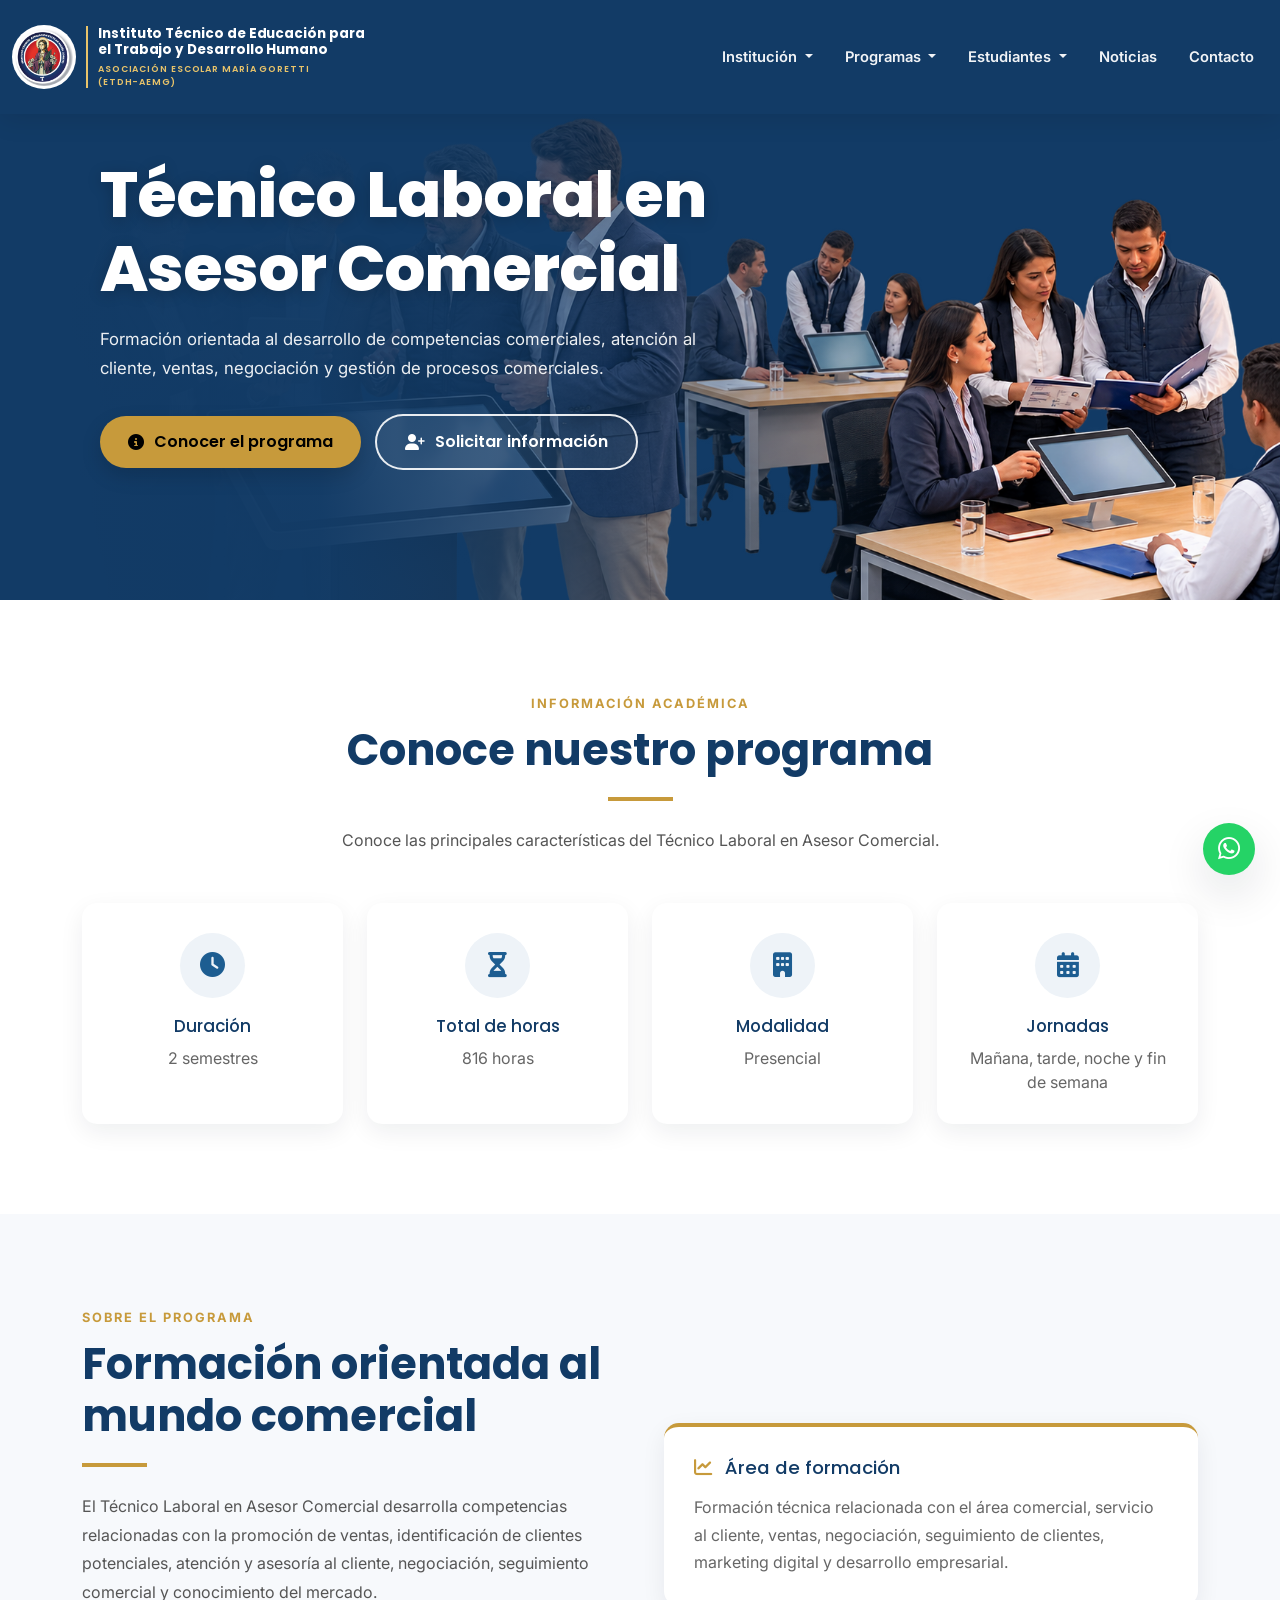
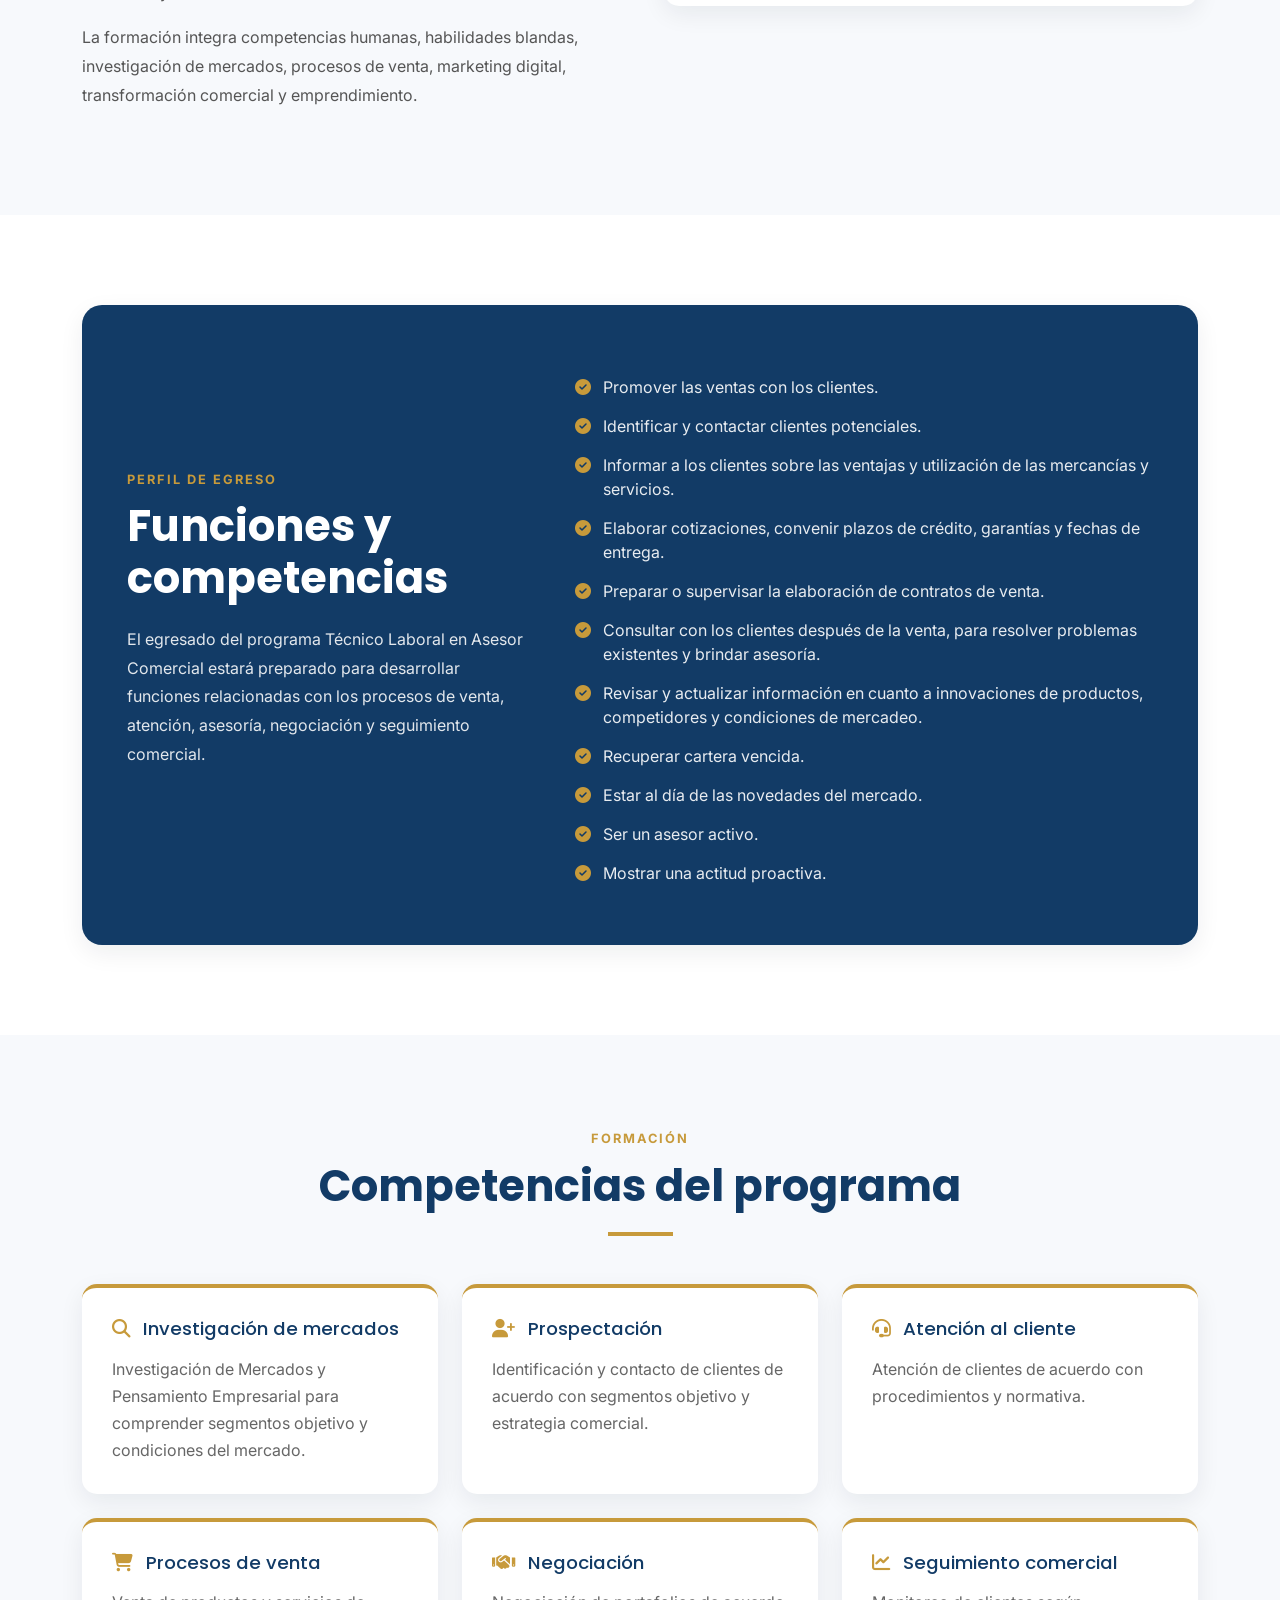
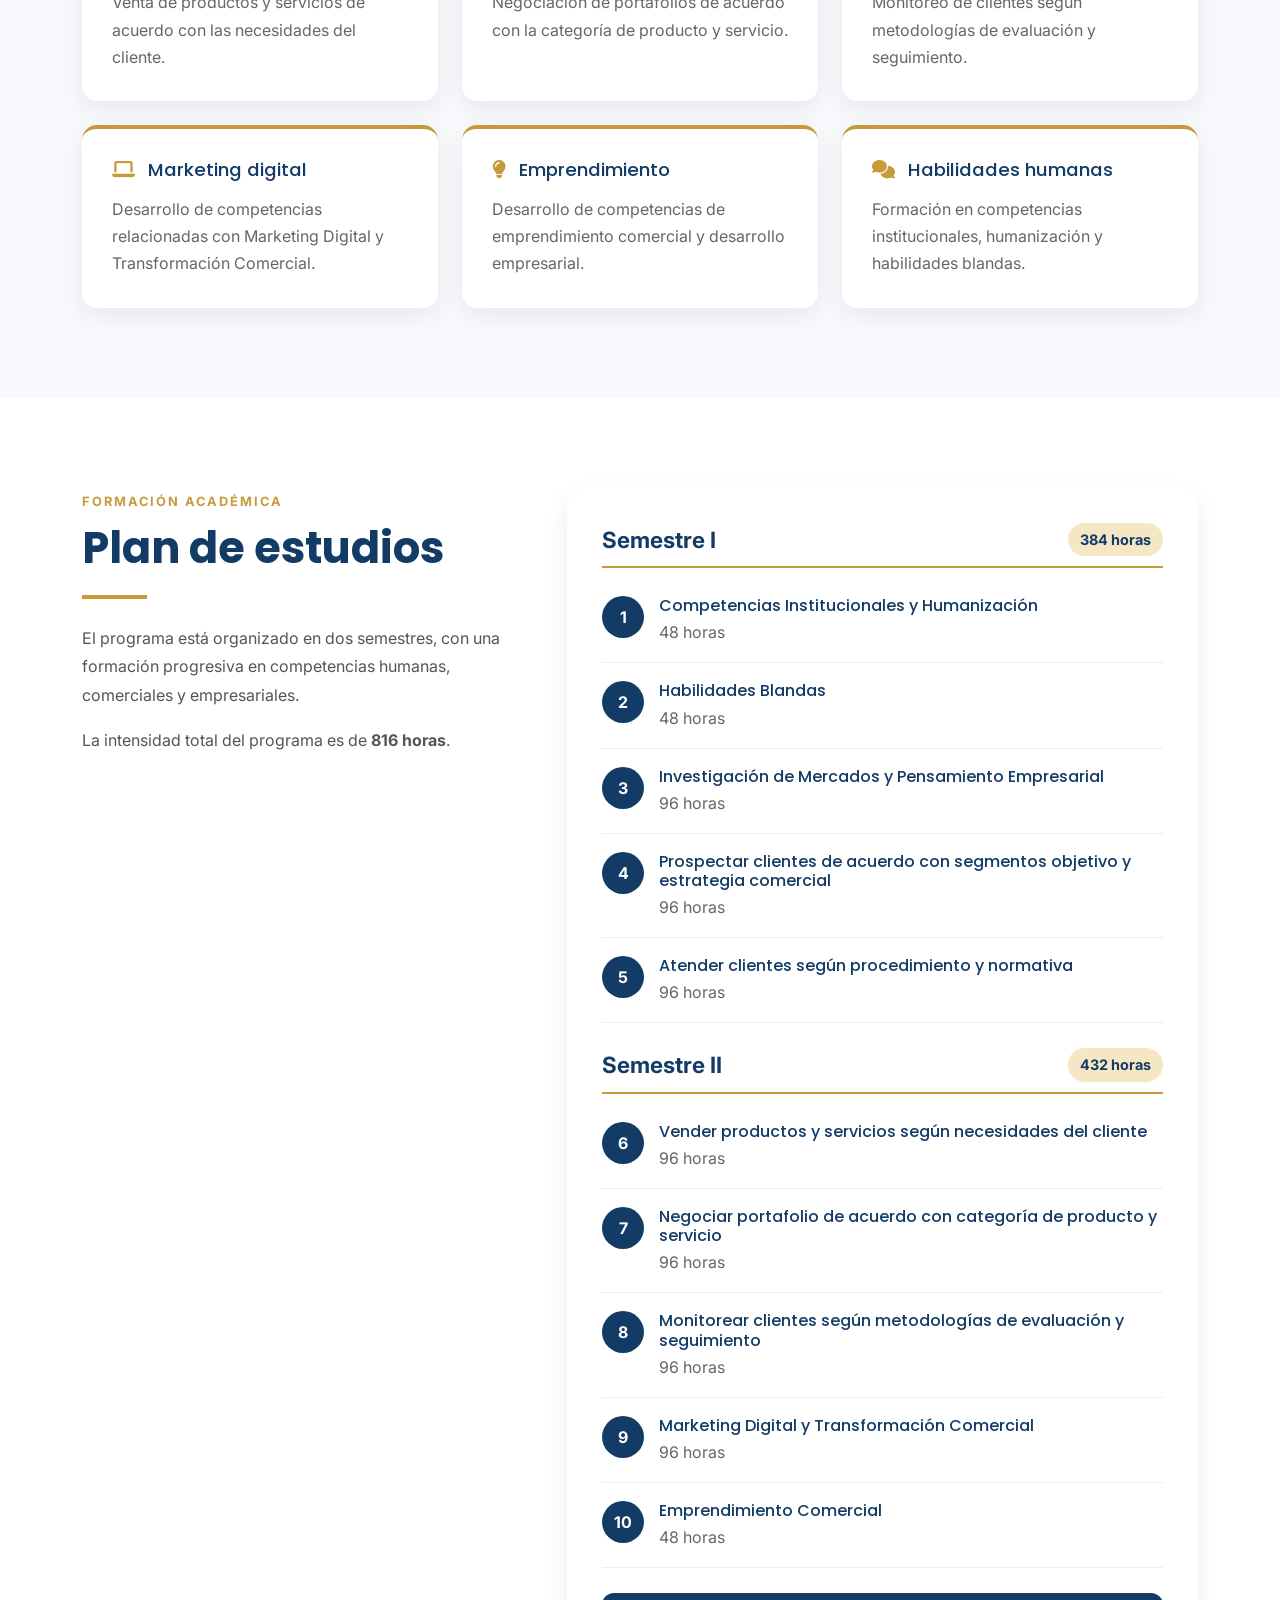
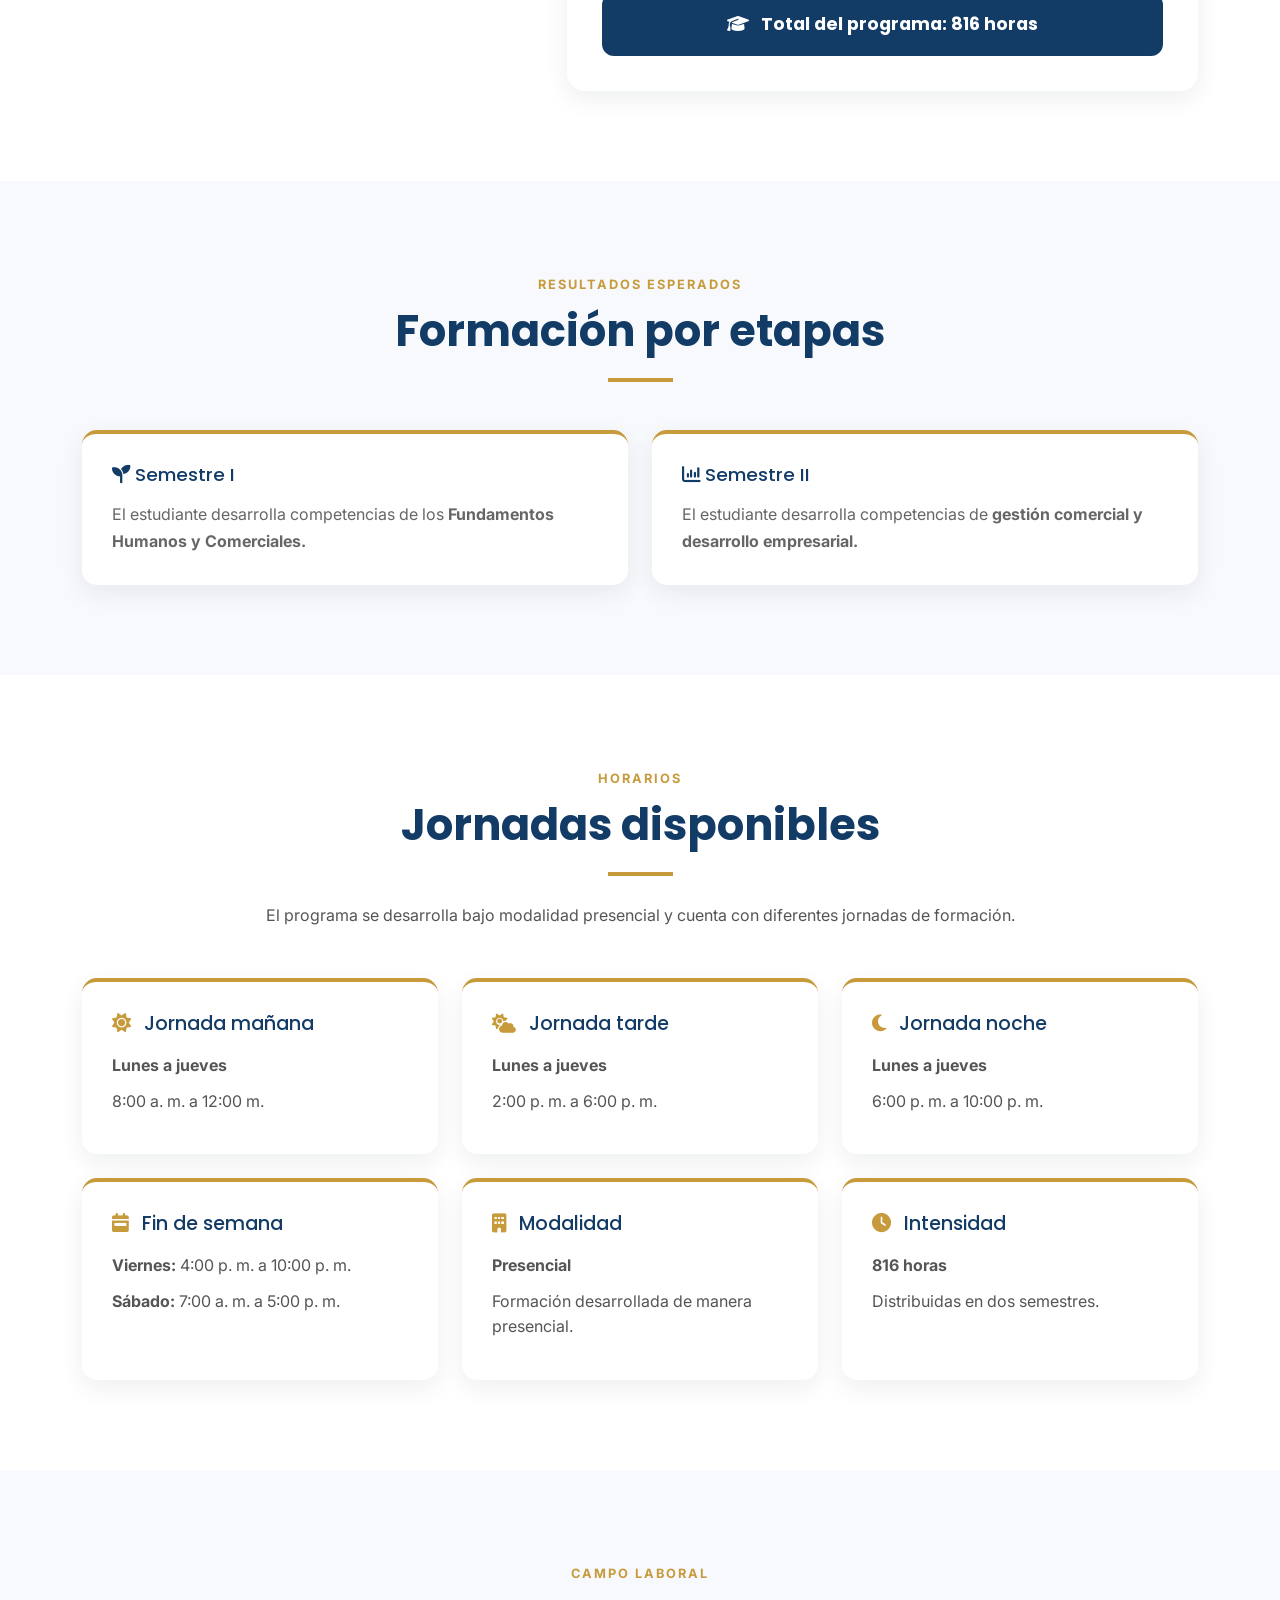
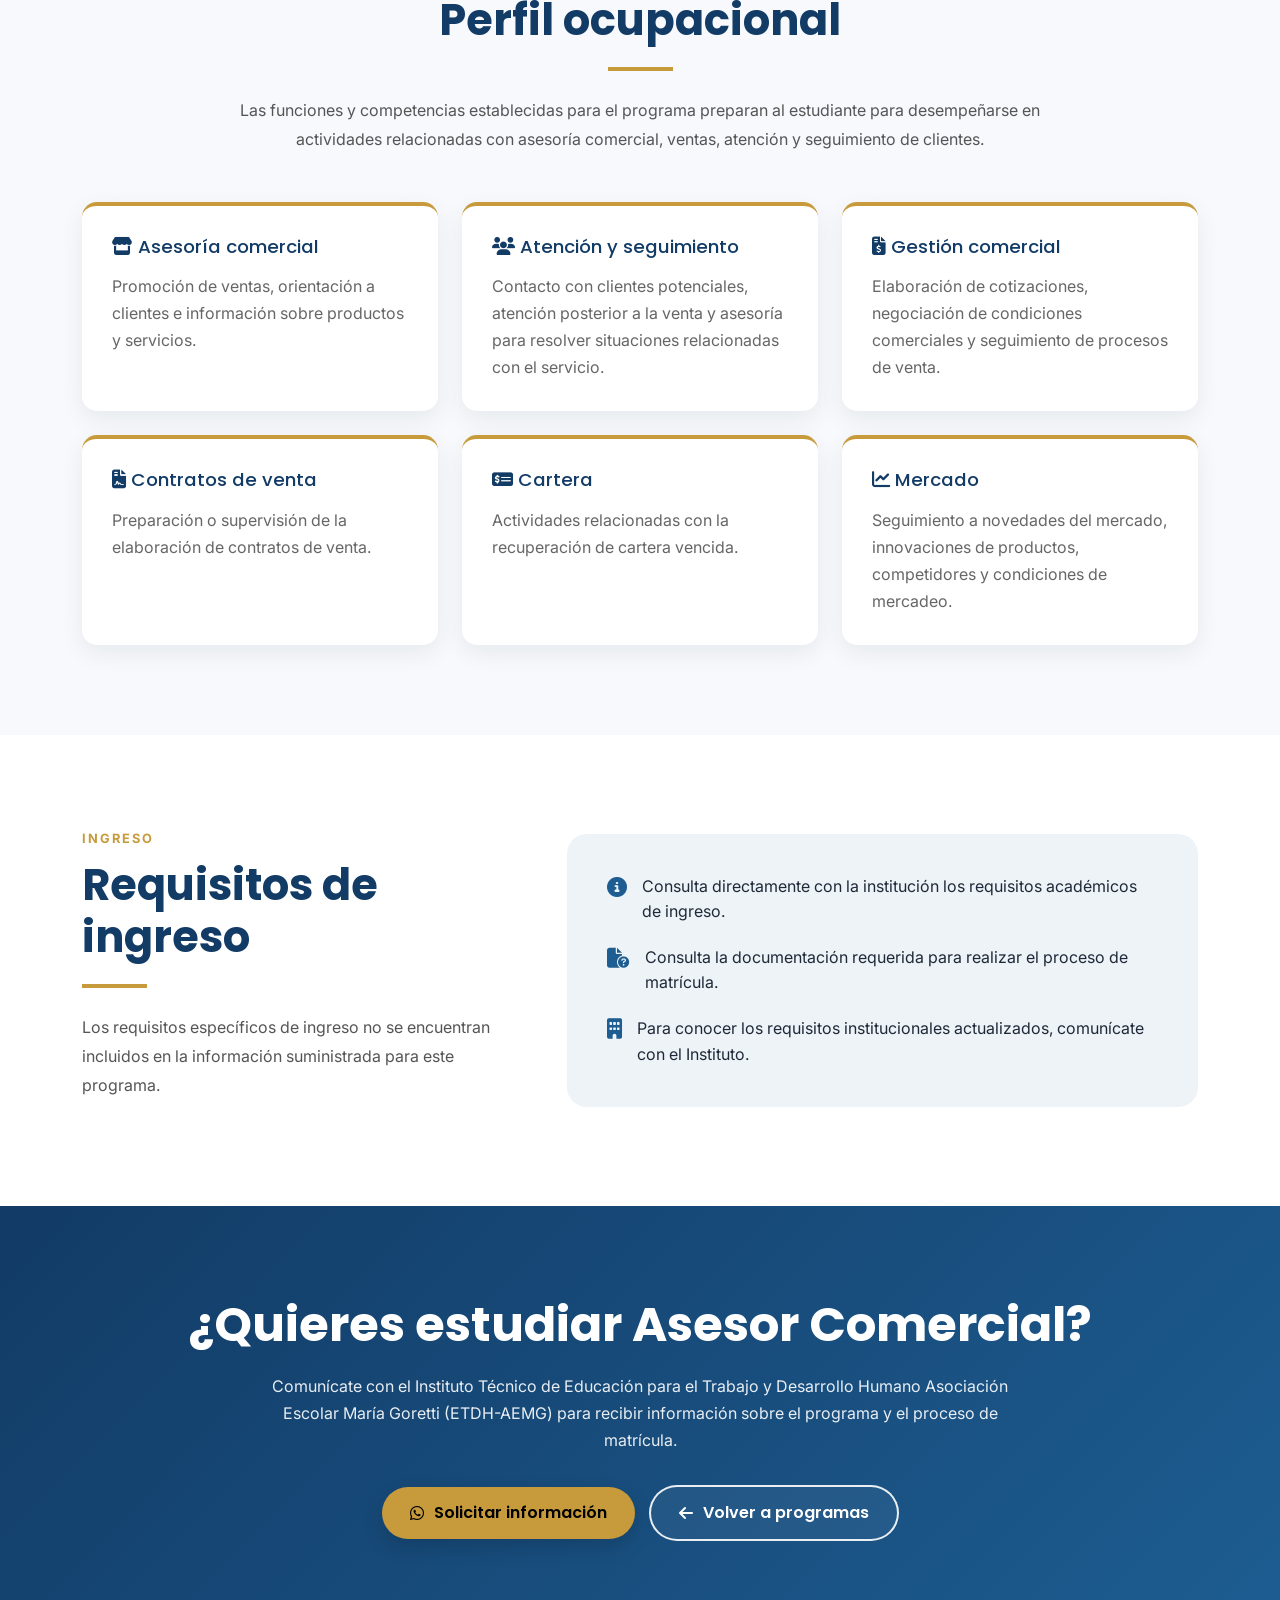
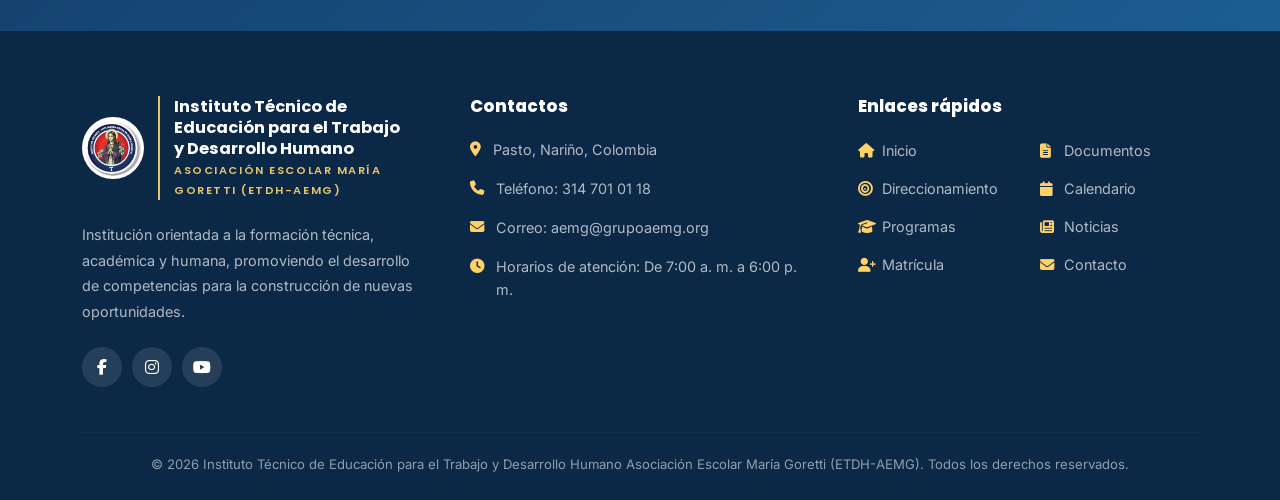
==== commit 6ea474ca: "Aplicar nombre oficial ETDH-AEMG y rediseñar títulos - Reemplaza "Instituto Técnico Asociación Escol" ====
--- a/asesor-comercial.html
+++ b/asesor-comercial.html
@@ -1,4 +1,3 @@
-```html
 <!DOCTYPE html>
 <html lang="es">
 
@@ -8,14 +7,14 @@
     <meta name="viewport" content="width=device-width, initial-scale=1.0">
 
     <meta name="description"
-        content="Técnico Laboral en Asesor Comercial - Instituto Técnico Asociación Escolar María Goretti.">
+        content="Técnico Laboral en Asesor Comercial - Instituto Técnico de Educación para el Trabajo y Desarrollo Humano Asociación Escolar María Goretti (ETDH-AEMG).">
 
     <meta name="keywords"
-        content="Técnico Laboral, Asesor Comercial, Asociación Escolar María Goretti, Instituto Técnico, Pasto">
-
-    <meta name="author" content="Instituto Técnico Asociación Escolar María Goretti">
-
-    <title>Técnico Laboral en Asesor Comercial | Instituto Técnico</title>
+        content="Técnico Laboral, Asesor Comercial, Instituto Técnico de Educación para el Trabajo y Desarrollo Humano Asociación Escolar María Goretti (ETDH-AEMG), ETDH-AEMG, Pasto">
+
+    <meta name="author" content="Instituto Técnico de Educación para el Trabajo y Desarrollo Humano Asociación Escolar María Goretti (ETDH-AEMG)">
+
+    <title>Técnico Laboral en Asesor Comercial | Instituto Técnico de Educación para el Trabajo y Desarrollo Humano Asociación Escolar María Goretti (ETDH-AEMG)</title>
 
     <!-- GOOGLE FONTS -->
     <link
@@ -33,934 +32,7 @@
     <link rel="stylesheet" href="css/style.css">
     <link rel="stylesheet" href="css/responsive.css">
 
-    <style>
-        :root {
-            --azul-principal: #123b66;
-            --azul-secundario: #1d5d91;
-            --azul-claro: #eaf3fb;
-            --dorado: #c79a3b;
-            --dorado-claro: #f5e7c4;
-            --blanco: #ffffff;
-            --gris: #f6f8fa;
-            --texto: #333333;
-            --sombra: 0 10px 30px rgba(0, 0, 0, 0.08);
-        }
-
-        html {
-            scroll-behavior: smooth;
-        }
-
-        body {
-            font-family: 'Inter', sans-serif;
-            color: var(--texto);
-            background: #ffffff;
-        }
-
-        h1,
-        h2,
-        h3,
-        h4,
-        h5 {
-            font-family: 'Poppins', sans-serif;
-        }
-
-        /* =========================================
-       HERO / PORTADA
-    ========================================= */
-
-        .programa-hero {
-            min-height: 600px;
-
-            padding: 110px 20px 80px;
-
-            position: relative;
-            display: flex;
-            align-items: center;
-
-            overflow: hidden;
-
-            background-color: var(--azul-principal);
-
-            /* Imagen sin fondo */
-            background-image: url("imagenesA/portada.jpg");
-            background-repeat: no-repeat;
-
-
-            background-size: auto 115%;
-            background-position: right center;
-        }
-
-
-        .programa-hero::before {
-            content: "";
-
-            position: absolute;
-            inset: 0;
-
-            background:
-                linear-gradient(90deg,
-                    var(--azul-principal) 0%,
-                    rgba(18, 59, 102, 0.98) 25%,
-                    rgba(18, 59, 102, 0.80) 40%,
-                    rgba(18, 59, 102, 0.25) 62%,
-                    rgba(18, 59, 102, 0) 78%);
-
-            z-index: 1;
-        }
-
-
-        .programa-hero-content {
-            position: relative;
-
-            z-index: 2;
-
-            width: 100%;
-            max-width: 1200px;
-
-            margin: 0 auto;
-
-            text-align: left;
-
-            color: white;
-
-            padding-left: 30px;
-        }
-
-        /* =========================================
-       ICONO DEL PROGRAMA
-    ========================================= */
-
-        .programa-hero-icon {
-            width: 58px;
-            height: 58px;
-
-            margin: 0 0 22px;
-
-            border-radius: 14px;
-
-            display: flex;
-            align-items: center;
-            justify-content: center;
-
-            background: rgba(199, 154, 59, 0.18);
-
-            border: 1px solid rgba(199, 154, 59, 0.55);
-
-            font-size: 26px;
-
-            color: var(--dorado);
-        }
-
-        /* =========================================
-       TITULO PRINCIPAL
-    ========================================= */
-
-        .programa-hero h1 {
-            max-width: 650px;
-
-            font-size: clamp(2.4rem, 5vw, 4.2rem);
-
-            font-weight: 800;
-
-            line-height: 1.08;
-
-            margin-bottom: 22px;
-
-            letter-spacing: -1px;
-
-            color: white;
-
-            text-shadow: 0 3px 15px rgba(0, 0, 0, 0.20);
-        }
-
-        /*
-       Segunda línea del título
-    */
-
-        .programa-hero h1 span {
-            display: block;
-
-            color: var(--blanco);
-
-            margin-top: 5px;
-        }
-
-        /* =========================================
-       DESCRIPCIÓN DEL HERO
-    ========================================= */
-
-        .programa-hero p {
-            max-width: 620px;
-
-            margin: 0 0 32px;
-
-            font-size: 1.05rem;
-
-            line-height: 1.7;
-
-            color: rgba(255, 255, 255, 0.92);
-        }
-
-        /* =========================================
-       BOTONES
-    ========================================= */
-
-        .btn-programa {
-            display: inline-flex;
-
-            align-items: center;
-            justify-content: center;
-
-            gap: 10px;
-
-            padding: 14px 28px;
-
-            border-radius: 50px;
-
-            text-decoration: none;
-
-            font-family: 'Poppins', sans-serif;
-
-            font-weight: 600;
-
-            transition: all 0.3s ease;
-
-            cursor: pointer;
-        }
-
-        /* Botón principal */
-
-        .btn-programa-primary {
-            background: var(--dorado);
-
-            color: black;
-
-            box-shadow:
-                0 8px 20px rgba(0, 0, 0, 0.15);
-        }
-
-        .btn-programa-primary:hover {
-            background: var(--blanco);
-
-            color: white;
-
-            transform: translateY(-3px);
-        }
-
-        /* Botón secundario */
-
-        .btn-programa-secondary {
-            margin-left: 10px;
-
-            border: 2px solid rgba(255, 255, 255, 0.9);
-
-            color: white;
-
-            background: rgba(255, 255, 255, 0.05);
-        }
-
-        .btn-programa-secondary:hover {
-            background: white;
-
-            color: var(--azul-principal);
-
-            transform: translateY(-3px);
-        }
-
-        /* =========================================
-       SECCIONES
-    ========================================= */
-
-        .programa-section {
-            padding: 90px 0;
-        }
-
-        .programa-section.bg-light-custom {
-            background: var(--gris);
-        }
-
-        /* =========================================
-       ETIQUETA DE SECCIÓN
-    ========================================= */
-
-        .section-label-programa {
-            display: inline-block;
-
-            margin-bottom: 12px;
-
-            font-size: 0.8rem;
-
-            font-weight: 700;
-
-            letter-spacing: 2px;
-
-            color: var(--dorado);
-        }
-
-        /* =========================================
-       TITULOS DE SECCIÓN
-    ========================================= */
-
-        .programa-title {
-            color: var(--azul-principal);
-
-            font-size: clamp(1.8rem, 4vw, 2.7rem);
-
-            font-weight: 700;
-
-            margin-bottom: 20px;
-        }
-
-        .programa-line {
-            width: 65px;
-
-            height: 4px;
-
-            background: var(--dorado);
-
-            margin-bottom: 25px;
-        }
-
-        /* =========================================
-       TEXTO GENERAL
-    ========================================= */
-
-        .programa-text {
-            color: #555;
-
-            line-height: 1.8;
-
-            font-size: 1rem;
-        }
-
-        /* =========================================
-       TARJETAS DE INFORMACIÓN
-    ========================================= */
-
-        .info-programa-card {
-            height: 100%;
-
-            padding: 30px 25px;
-
-            background: white;
-
-            border-radius: 15px;
-
-            box-shadow: var(--sombra);
-
-            text-align: center;
-
-            transition: all 0.3s ease;
-        }
-
-        .info-programa-card:hover {
-            transform: translateY(-7px);
-        }
-
-        .info-programa-icon {
-            width: 65px;
-            height: 65px;
-
-            margin: 0 auto 18px;
-
-            border-radius: 50%;
-
-            display: flex;
-
-            align-items: center;
-            justify-content: center;
-
-            background: var(--azul-claro);
-
-            color: var(--azul-secundario);
-
-            font-size: 25px;
-        }
-
-        .info-programa-card h3 {
-            font-size: 1.05rem;
-
-            color: var(--azul-principal);
-
-            margin-bottom: 10px;
-        }
-
-        .info-programa-card p {
-            margin: 0;
-
-            color: #666;
-        }
-
-        /* =========================================
-       PERFIL DE EGRESO
-    ========================================= */
-
-        .perfil-box {
-            background: var(--azul-principal);
-
-            color: white;
-
-            padding: 45px;
-
-            border-radius: 20px;
-
-            box-shadow: var(--sombra);
-        }
-
-        .perfil-box h2 {
-            color: white;
-        }
-
-        .perfil-box p {
-            color: rgba(255, 255, 255, 0.88);
-
-            line-height: 1.8;
-        }
-
-        .perfil-list {
-            list-style: none;
-
-            padding: 0;
-
-            margin: 25px 0 0;
-        }
-
-        .perfil-list li {
-            margin-bottom: 15px;
-
-            display: flex;
-
-            align-items: flex-start;
-
-            gap: 12px;
-
-            color: rgba(255, 255, 255, 0.9);
-        }
-
-        .perfil-list i {
-            color: var(--dorado);
-
-            margin-top: 4px;
-        }
-
-        /* =========================================
-       COMPETENCIAS
-    ========================================= */
-
-        .competencia-card {
-            height: 100%;
-
-            padding: 30px;
-
-            background: white;
-
-            border-radius: 15px;
-
-            box-shadow: var(--sombra);
-
-            border-top: 4px solid var(--dorado);
-
-            transition: all 0.3s ease;
-        }
-
-        .competencia-card:hover {
-            transform: translateY(-5px);
-        }
-
-        .competencia-card h3 {
-            color: var(--azul-principal);
-
-            font-size: 1.15rem;
-
-            margin-bottom: 15px;
-        }
-
-        .competencia-card h3 i {
-            color: var(--dorado);
-
-            margin-right: 8px;
-        }
-
-        .competencia-card p {
-            color: #666;
-
-            line-height: 1.7;
-
-            margin-bottom: 0;
-        }
-
-        /* =========================================
-       PLAN DE ESTUDIOS
-    ========================================= */
-
-        .plan-card {
-            background: white;
-
-            padding: 35px;
-
-            border-radius: 18px;
-
-            box-shadow: var(--sombra);
-        }
-
-        .semestre-title {
-            color: var(--azul-principal);
-
-            font-size: 1.4rem;
-
-            font-weight: 700;
-
-            margin-top: 25px;
-
-            margin-bottom: 10px;
-
-            display: flex;
-
-            justify-content: space-between;
-
-            align-items: center;
-
-            border-bottom: 2px solid var(--dorado);
-
-            padding-bottom: 10px;
-        }
-
-        .semestre-title:first-child {
-            margin-top: 0;
-        }
-
-        .horas-semestre {
-            font-size: 0.9rem;
-
-            background: var(--dorado-claro);
-
-            color: var(--azul-principal);
-
-            padding: 6px 12px;
-
-            border-radius: 20px;
-        }
-
-        .plan-item {
-            display: flex;
-
-            align-items: flex-start;
-
-            gap: 15px;
-
-            padding: 18px 0;
-
-            border-bottom: 1px solid #eeeeee;
-        }
-
-        .plan-item:last-child {
-            border-bottom: none;
-        }
-
-        .plan-number {
-            min-width: 42px;
-
-            height: 42px;
-
-            border-radius: 50%;
-
-            background: var(--azul-principal);
-
-            color: white;
-
-            display: flex;
-
-            align-items: center;
-
-            justify-content: center;
-
-            font-weight: 700;
-        }
-
-        .plan-item h4 {
-            font-size: 1rem;
-
-            color: var(--azul-principal);
-
-            margin-bottom: 5px;
-        }
-
-        .plan-item p {
-            margin: 0;
-
-            color: #666;
-        }
-
-        .total-programa {
-            margin-top: 25px;
-
-            padding: 18px;
-
-            background: var(--azul-principal);
-
-            color: white;
-
-            border-radius: 12px;
-
-            text-align: center;
-
-            font-family: 'Poppins', sans-serif;
-
-            font-weight: 700;
-
-            font-size: 1.1rem;
-        }
-
-        /* =========================================
-       REQUISITOS
-    ========================================= */
-
-        .requisitos-card {
-            background: var(--azul-claro);
-
-            border-radius: 20px;
-
-            padding: 40px;
-        }
-
-        .requisito {
-            display: flex;
-
-            gap: 15px;
-
-            margin-bottom: 20px;
-        }
-
-        .requisito:last-child {
-            margin-bottom: 0;
-        }
-
-        .requisito i {
-            color: var(--azul-secundario);
-
-            font-size: 20px;
-
-            margin-top: 3px;
-        }
-
-        .requisito p {
-            margin: 0;
-
-            line-height: 1.6;
-        }
-
-        /* =========================================
-       HORARIOS
-    ========================================= */
-
-        .horario-card {
-            background: white;
-
-            border-radius: 15px;
-
-            padding: 30px;
-
-            box-shadow: var(--sombra);
-
-            height: 100%;
-
-            border-top: 4px solid var(--dorado);
-        }
-
-        .horario-card h3 {
-            color: var(--azul-principal);
-
-            font-size: 1.2rem;
-
-            margin-bottom: 18px;
-        }
-
-        .horario-card p {
-            margin-bottom: 10px;
-
-            color: #555;
-
-            line-height: 1.6;
-        }
-
-        .horario-card i {
-            color: var(--dorado);
-
-            margin-right: 8px;
-        }
-
-        /* =========================================
-       PERFIL OCUPACIONAL
-    ========================================= */
-
-        .ocupacional-card {
-            height: 100%;
-
-            padding: 30px;
-
-            background: white;
-
-            border-radius: 15px;
-
-            box-shadow: var(--sombra);
-
-            border-top: 4px solid var(--dorado);
-        }
-
-        .ocupacional-card h3 {
-            color: var(--azul-principal);
-
-            font-size: 1.15rem;
-
-            margin-bottom: 15px;
-        }
-
-        .ocupacional-card p {
-            color: #666;
-
-            line-height: 1.7;
-
-            margin-bottom: 0;
-        }
-
-        /* =========================================
-       CTA FINAL
-    ========================================= */
-
-        .programa-cta {
-            padding: 90px 20px;
-
-            background:
-                linear-gradient(135deg,
-                    var(--azul-principal),
-                    var(--azul-secundario));
-
-            text-align: center;
-
-            color: white;
-        }
-
-        .programa-cta h2 {
-            font-size: clamp(2rem, 4vw, 3rem);
-
-            font-weight: 700;
-
-            margin-bottom: 20px;
-        }
-
-        .programa-cta p {
-            max-width: 750px;
-
-            margin: 0 auto 30px;
-
-            color: rgba(255, 255, 255, 0.9);
-
-            line-height: 1.7;
-        }
-
-        /* =========================================
-       BOTÓN VOLVER
-    ========================================= */
-
-        .volver-programas {
-            display: inline-flex;
-
-            align-items: center;
-
-            gap: 8px;
-
-            margin-bottom: 30px;
-
-            color: var(--azul-secundario);
-
-            text-decoration: none;
-
-            font-weight: 600;
-        }
-
-        .volver-programas:hover {
-            color: var(--dorado);
-        }
-
-        /* =========================================
-       RESPONSIVE - TABLET
-    ========================================= */
-
-        @media (max-width: 992px) {
-
-            .programa-hero {
-                min-height: 620px;
-
-                background-size: auto 105%;
-
-                background-position: right center;
-            }
-
-            .programa-hero::before {
-                background:
-                    linear-gradient(90deg,
-                        var(--azul-principal) 0%,
-                        rgba(18, 59, 102, 0.97) 32%,
-                        rgba(18, 59, 102, 0.75) 50%,
-                        rgba(18, 59, 102, 0.20) 72%,
-                        rgba(18, 59, 102, 0) 100%);
-            }
-
-            .programa-hero-content {
-                padding-left: 20px;
-            }
-
-            .programa-hero h1 {
-                max-width: 570px;
-            }
-
-            .programa-hero p {
-                max-width: 530px;
-            }
-        }
-
-        /* =========================================
-       RESPONSIVE - CELULAR
-    ========================================= */
-
-        @media (max-width: 768px) {
-
-            .programa-hero {
-                min-height: 680px;
-
-                padding: 120px 20px 70px;
-
-                /*
-               La imagen baja para que
-               el texto quede arriba
-            */
-                background-size: auto 75%;
-
-                background-position: center bottom;
-            }
-
-            .programa-hero::before {
-                background:
-                    linear-gradient(180deg,
-                        rgba(18, 59, 102, 1) 0%,
-                        rgba(18, 59, 102, 0.97) 42%,
-                        rgba(18, 59, 102, 0.55) 70%,
-                        rgba(18, 59, 102, 0.10) 100%);
-            }
-
-            .programa-hero-content {
-                padding-left: 10px;
-
-                padding-right: 10px;
-
-                text-align: center;
-            }
-
-            .programa-hero-icon {
-                margin: 0 auto 20px;
-            }
-
-            .programa-hero h1 {
-                max-width: 100%;
-
-                font-size: clamp(2rem, 9vw, 3rem);
-
-                line-height: 1.1;
-
-                letter-spacing: -0.5px;
-            }
-
-            .programa-hero p {
-                max-width: 100%;
-
-                font-size: 0.95rem;
-
-                margin-left: auto;
-
-                margin-right: auto;
-            }
-
-            .btn-programa {
-                width: 100%;
-
-                margin: 5px 0;
-            }
-
-            .btn-programa-secondary {
-                margin-left: 0;
-            }
-
-            .programa-section {
-                padding: 65px 0;
-            }
-
-            .perfil-box,
-            .requisitos-card {
-                padding: 30px 22px;
-            }
-
-            .semestre-title {
-                flex-direction: column;
-
-                align-items: flex-start;
-
-                gap: 8px;
-            }
-        }
-
-        /* =========================================
-       RESPONSIVE - CELULARES PEQUEÑOS
-    ========================================= */
-
-        @media (max-width: 480px) {
-
-            .programa-hero {
-                min-height: 650px;
-
-                padding-top: 105px;
-
-                background-size: auto 65%;
-            }
-
-            .programa-hero h1 {
-                font-size: 2rem;
-            }
-
-            .programa-hero p {
-                font-size: 0.9rem;
-
-                line-height: 1.6;
-            }
-
-            .programa-hero-icon {
-                width: 52px;
-
-                height: 52px;
-
-                font-size: 23px;
-            }
-
-            .btn-programa {
-                padding: 13px 20px;
-
-                font-size: 0.9rem;
-            }
-
-            .programa-section {
-                padding: 55px 0;
-            }
-
-            .plan-card {
-                padding: 25px 20px;
-            }
-
-            .competencia-card,
-            .ocupacional-card,
-            .horario-card {
-                padding: 25px 20px;
-            }
-        }
-    </style>
+    <link rel="stylesheet" href="css/programas.css">
 
 </head>
 
@@ -977,14 +49,15 @@
             <!-- LOGO -->
 
             <a class="navbar-brand" href="Asociación.html"
-                aria-label="Inicio Instituto Técnico Asociación Escolar María Goretti">
-
-                <img src="logos/fondo.jpeg" alt="Logo del Instituto Técnico Asociación Escolar María Goretti"
+                aria-label="Inicio Instituto Técnico de Educación para el Trabajo y Desarrollo Humano Asociación Escolar María Goretti (ETDH-AEMG)">
+
+                <img src="logos/fondo.jpeg" alt="Logo del Instituto Técnico de Educación para el Trabajo y Desarrollo Humano Asociación Escolar María Goretti (ETDH-AEMG)"
                     class="logo-escudo">
 
                 <span>
-                    <strong>Instituto Técnico</strong><br>
-                    Asociación Escolar María Goretti
+                    <span class="nombre-pre">Instituto Técnico de Educación para el Trabajo y Desarrollo Humano</span>
+                    <strong class="nombre-principal">Asociación Escolar María Goretti</strong>
+                    <span class="nombre-sigla">(ETDH-AEMG)</span>
                 </span>
 
             </a>
@@ -1023,7 +96,7 @@
 
                             <li>
                                 <a class="dropdown-item" href="direccionamiento-institucional.html">
-                                    direccionamiento Institucional
+                                    Direccionamiento Institucional
                                 </a>
                             </li>
 
@@ -1061,14 +134,14 @@
                             </li>
 
                             <li>
-                                <a class="dropdown-item" href="#">
+                                <a class="dropdown-item" href="primera-infancia.html">
                                     Técnico Laboral en Primera Infancia
                                 </a>
                             </li>
 
                             <li>
-                                <a class="dropdown-item" href="#">
-                                    Técnico Laboral en Auxiliar Administrativa
+                                <a class="dropdown-item" href="auxiliar-administrativo.html">
+                                    Técnico Laboral en Auxiliar Administrativo
                                 </a>
                             </li>
 
@@ -1128,7 +201,7 @@
          HERO
     ========================================= -->
 
-    <header class="programa-hero">
+    <header class="programa-hero programa-hero-comercial">
 
         <div class="programa-hero-content">
 
@@ -1145,12 +218,13 @@
                 </p>
 
                 <div>
-                    <a href="#" class="btn-programa btn-programa-primary">
+                    <a href="#informacion" class="btn-programa btn-programa-primary">
                         <i class="fas fa-info-circle"></i>
                         Conocer el programa
                     </a>
 
-                    <a href="#" class="btn-programa btn-programa-secondary">
+                    <a href="https://wa.me/573124556699?text=Hola,%20quiero%20recibir%20información%20sobre%20el%20Técnico%20Laboral%20en%20Asesor%20Comercial."
+                        class="btn-programa btn-programa-secondary" target="_blank" rel="noopener noreferrer">
                         <i class="fas fa-user-plus"></i>
                         Solicitar información
                     </a>
@@ -2499,8 +1573,7 @@
 
             <p>
 
-                Comunícate con el Instituto Técnico Asociación
-                Escolar María Goretti para recibir información
+                Comunícate con el Instituto Técnico de Educación para el Trabajo y Desarrollo Humano Asociación Escolar María Goretti (ETDH-AEMG) para recibir información
                 sobre el programa y el proceso de matrícula.
 
             </p>
@@ -2543,14 +1616,14 @@
 
                     <h3 class="footer-title">
 
-                        <img src="logos/fondo.jpeg" alt="Logo del Instituto Técnico Asociación Escolar María Goretti"
+                        <img src="logos/fondo.jpeg" alt="Logo del Instituto Técnico de Educación para el Trabajo y Desarrollo Humano Asociación Escolar María Goretti (ETDH-AEMG)"
                             class="footer-logo">
 
                         <span class="footer-instituto">
 
-                            <strong>Instituto Técnico</strong><br>
-
-                            Asociación Escolar María Goretti
+                            <span class="nombre-pre">Instituto Técnico de Educación para el Trabajo y Desarrollo Humano</span>
+                            <strong class="nombre-principal">Asociación Escolar María Goretti</strong>
+                            <span class="nombre-sigla">(ETDH-AEMG)</span>
 
                         </span>
 
@@ -2747,7 +1820,7 @@
 
             <p class="copyright">
 
-                © 2026 Instituto Técnico Asociación Escolar María Goretti.
+                © 2026 Instituto Técnico de Educación para el Trabajo y Desarrollo Humano Asociación Escolar María Goretti (ETDH-AEMG).
                 Todos los derechos reservados.
 
             </p>
@@ -2793,4 +1866,3 @@
 </body>
 
 </html>
-```
--- a/css/style.css
+++ b/css/style.css
@@ -10,15 +10,13 @@
 ========================================================= */
 
 :root {
-  --primary-red: #C62828;
-  --primary-red-dark: #991B1B;
-  --primary-red-light: #EF5350;
-
-  --primary-blue: #173B7A;
-  --primary-blue-dark: #102B5C;
-  --primary-blue-light: #315DA8;
-
-  --gold: #D9A441;
+  --primary-blue: #123b66;
+  --primary-blue-dark: #0c2847;
+  --primary-blue-light: #1d5d91;
+
+  --gold: #c79a3b;
+  --gold-dark: #a67d2e;
+  --gold-light: #f5e7c4;
 
   --text-dark: #1F2937;
   --text-gray: #64748B;
@@ -93,7 +91,7 @@
 #mainNavbar {
   min-height: 114px;
 
-  background: #173B7A;
+  background: #123b66;
 
   backdrop-filter: blur(12px);
 
@@ -209,7 +207,7 @@
 .dropdown-item:hover {
   background: #F1F5F9;
 
-  color: var(--primary-red);
+  color: var(--gold);
 }
 
 
@@ -486,7 +484,7 @@
 
 .btn-hero-primary {
 
-  background: var(--primary-red);
+  background: var(--gold);
 
   border: 2px solid var(--white);
 
@@ -495,7 +493,7 @@
 
 .btn-hero-primary:hover {
 
-  background: var(--primary-red-dark);
+  background: var(--gold-dark);
 
   color: var(--white);
 
@@ -549,8 +547,8 @@
 
   background:
     linear-gradient(135deg,
-      rgba(23, 59, 122, .97),
-      rgba(16, 43, 92, .94));
+      rgba(18, 59, 102, .97),
+      rgba(12, 40, 71, .94));
 }
 
 .page-hero-content {
@@ -645,7 +643,7 @@
 
   display: inline-block;
 
-  color: var(--primary-red);
+  color: var(--gold);
 
   font-size: .76rem;
 
@@ -683,7 +681,7 @@
 
   height: 4px;
 
-  background: var(--primary-red);
+  background: var(--gold);
 
   border-radius: 50px;
 
@@ -715,7 +713,7 @@
 
   line-height: 1.8;
 
-  font-size: 1rem;
+  font-size: 1.08rem;
 
   margin: 0;
 }
@@ -724,13 +722,26 @@
 
   display: grid;
 
-  grid-template-columns: repeat(3, 1fr);
+  grid-template-columns: repeat(2, 1fr);
 
   gap: 25px;
 
   align-items: stretch;
 }
 
+/* La tercera tarjeta (Filosofía) ocupa el ancho completo,
+   igual que la última tarjeta del grid de Principios, para
+   que el texto no quede apretado en una columna angosta. */
+.directional-grid .directional-card:last-child {
+
+  grid-column: 1 / -1;
+}
+
+.directional-grid .directional-card:last-child .directional-card-content {
+
+  max-width: 760px;
+}
+
 
 /* =========================================================
    9. TARJETAS MISIÓN, VISIÓN Y FILOSOFÍA
@@ -776,7 +787,7 @@
   height: 5px;
 
   background: linear-gradient(90deg,
-      var(--primary-red),
+      var(--gold),
       var(--primary-blue));
 }
 
@@ -786,7 +797,7 @@
 
   box-shadow: var(--shadow-md);
 
-  border-color: rgba(198, 40, 40, .20);
+  border-color: rgba(199, 154, 59, .20);
 }
 
 .directional-card-header {
@@ -814,16 +825,16 @@
 
   border-radius: 16px;
 
-  background: #FFF1F1;
-
-  color: var(--primary-red);
+  background: var(--gold-light);
+
+  color: var(--gold);
 
   font-size: 1.35rem;
 }
 
 .directional-card-label {
 
-  color: var(--primary-red);
+  color: var(--gold);
 
   font-size: .70rem;
 
@@ -853,7 +864,7 @@
 
   height: 4px;
 
-  background: var(--primary-red);
+  background: var(--gold);
 
   border-radius: 50px;
 
@@ -976,7 +987,7 @@
 
   line-height: 1.7;
 
-  font-size: .92rem;
+  font-size: .98rem;
 }
 
 
@@ -1054,7 +1065,7 @@
 
   color: var(--primary-blue);
 
-  font-size: 1rem;
+  font-size: 1.06rem;
 
   font-weight: 800;
 
@@ -1067,7 +1078,7 @@
 
   color: var(--text-gray);
 
-  font-size: .86rem;
+  font-size: .94rem;
 
   line-height: 1.7;
 
@@ -1169,7 +1180,7 @@
 
 .programa-link {
 
-  color: var(--primary-red);
+  color: var(--gold);
 
   font-weight: 800;
 
@@ -1186,7 +1197,7 @@
 
 .programa-link:hover {
 
-  color: var(--primary-red-dark);
+  color: var(--gold-dark);
 }
 
 
@@ -1268,9 +1279,9 @@
 
   place-items: center;
 
-  color: var(--primary-red);
-
-  background: #FFF1F1;
+  color: var(--gold);
+
+  background: var(--gold-light);
 
   font-size: 1.25rem;
 }
@@ -1305,8 +1316,8 @@
 
   background:
     linear-gradient(145deg,
-      rgba(198, 40, 40, .95),
-      rgba(153, 27, 27, .90)),
+      rgba(199, 154, 59, .95),
+      rgba(166, 125, 46, .90)),
     url("../imagenes/estudiantes.jpg") center/cover;
 
   display: flex;
@@ -1419,8 +1430,8 @@
 
   background:
     linear-gradient(135deg,
-      var(--primary-red),
-      #EF5350);
+      var(--gold),
+      #e2b768);
 }
 
 .noticia-contenido {
@@ -1432,7 +1443,7 @@
 
   display: inline-block;
 
-  color: var(--primary-red);
+  color: var(--gold);
 
   font-size: .76rem;
 
@@ -1463,7 +1474,7 @@
 
 .noticia-link {
 
-  color: var(--primary-red);
+  color: var(--gold);
 
   font-weight: 800;
 
@@ -1480,7 +1491,7 @@
 
 .noticia-link:hover {
 
-  color: var(--primary-red-dark);
+  color: var(--gold-dark);
 }
 
 
@@ -1546,11 +1557,11 @@
 
   justify-content: center;
 
-  background: var(--primary-red);
-
-  border: 3px solid var(--primary-red);
-
-  outline: 2px solid rgba(198, 40, 40, .35);
+  background: var(--gold);
+
+  border: 3px solid var(--gold);
+
+  outline: 2px solid rgba(199, 154, 59, .35);
 
   outline-offset: 3px;
 
@@ -1572,11 +1583,11 @@
 
 .btn-matricula:hover {
 
-  background: var(--primary-red-dark);
-
-  border-color: var(--primary-red-dark);
-
-  outline-color: rgba(153, 27, 27, .35);
+  background: var(--gold-dark);
+
+  border-color: var(--gold-dark);
+
+  outline-color: rgba(166, 125, 46, .35);
 
   color: var(--white);
 
@@ -1685,7 +1696,7 @@
 
 .social-icons a:hover {
 
-  background: var(--primary-red);
+  background: var(--gold);
 
   transform: translateY(-3px);
 }
@@ -1815,7 +1826,7 @@
 
   bottom: 90px;
 
-  background: var(--primary-red);
+  background: var(--gold);
 
   border: 0;
 
@@ -1861,7 +1872,7 @@
 
   border: 1px solid #e2e5ea;
 
-  border-top: 4px solid var(--primary-red);
+  border-top: 4px solid var(--gold);
 
   border-radius: 0 0 22px 22px;
 
@@ -1942,7 +1953,7 @@
 
   background: #ffffff;
 
-  border: 2px solid var(--primary-red);
+  border: 2px solid var(--gold);
 
   border-radius: 16px;
 
@@ -1972,7 +1983,7 @@
 .entidades-footer-logos a:hover {
   transform: translateY(-5px);
 
-  box-shadow: 0 8px 20px rgba(198, 40, 40, 0.15);
+  box-shadow: 0 8px 20px rgba(199, 154, 59, 0.15);
 }
 
 
@@ -2120,7 +2131,7 @@
   height: 5px;
 
   background: linear-gradient(90deg,
-      var(--primary-red),
+      var(--gold),
       var(--primary-blue));
 }
 
@@ -2130,7 +2141,7 @@
 
   box-shadow: var(--shadow-md);
 
-  border-color: rgba(198, 40, 40, .20);
+  border-color: rgba(199, 154, 59, .20);
 }
 
 .mision-vision-icon {
@@ -2147,9 +2158,9 @@
 
   justify-content: center;
 
-  background: #FFF1F1;
-
-  color: var(--primary-red);
+  background: var(--gold-light);
+
+  color: var(--gold);
 
   border-radius: 16px;
 
@@ -2160,7 +2171,7 @@
 
 .mision-vision-card:hover .mision-vision-icon {
 
-  background: var(--primary-red);
+  background: var(--gold);
 
   color: var(--white);
 
@@ -2178,7 +2189,7 @@
 
   display: inline-block;
 
-  color: var(--primary-red);
+  color: var(--gold);
 
   font-size: .78rem;
 
@@ -2236,7 +2247,7 @@
 ========================================================= */
 
 .santos-hero {
-  background: #173B7A;
+  background: #123b66;
   min-height: 430px;
   padding: 140px 0 70px;
   display: flex;
@@ -2348,7 +2359,7 @@
 
   border-radius: 50%;
 
-  border: 1px solid rgba(23, 59, 122, .08);
+  border: 1px solid rgba(18, 59, 102, .08);
 
   top: 50%;
 
@@ -2369,7 +2380,7 @@
 
   border-radius: 50%;
 
-  border: 1px solid rgba(198, 40, 40, .06);
+  border: 1px solid rgba(199, 154, 59, .06);
 
   top: 50%;
 
@@ -2437,7 +2448,7 @@
 
   align-items: center;
 
-  color: var(--primary-red);
+  color: var(--gold);
 
   font-size: .78rem;
 
@@ -2469,7 +2480,7 @@
 
   height: 4px;
 
-  background: var(--primary-red);
+  background: var(--gold);
 
   border-radius: 50px;
 
@@ -2505,14 +2516,14 @@
 
   background: #F5F7FA;
 
-  border-left: 4px solid var(--primary-red);
+  border-left: 4px solid var(--gold);
 
   border-radius: 0 12px 12px 0;
 }
 
 .santo-frase>i {
 
-  color: var(--primary-red);
+  color: var(--gold);
 
   font-size: 1.3rem;
 
@@ -2557,10 +2568,10 @@
 
   background:
     linear-gradient(135deg,
-      rgba(23, 59, 122, .05),
-      rgba(198, 40, 40, .035));
-
-  border: 1px solid rgba(23, 59, 122, .08);
+      rgba(18, 59, 102, .05),
+      rgba(199, 154, 59, .035));
+
+  border: 1px solid rgba(18, 59, 102, .08);
 
   border-radius: 12px;
 }
@@ -3303,7 +3314,7 @@
 
 :focus-visible {
 
-  outline: 3px solid rgba(49, 93, 168, .35);
+  outline: 3px solid rgba(29, 93, 145, .35);
 
   outline-offset: 3px;
 }
@@ -3336,7 +3347,7 @@
 
 /* El botón volver arriba conserva el rojo institucional */
 .scroll-top {
-  background: var(--primary-red) !important;
+  background: var(--gold) !important;
 }
 
 /* =========================================================
@@ -3437,8 +3448,8 @@
 
   text-align: left;
 
-  font-size: 0.93rem;
-  line-height: 1.78;
+  font-size: 1.02rem;
+  line-height: 1.75;
 }
 
 
@@ -3458,7 +3469,7 @@
 
   padding: 16px 17px;
 
-  border: 1px solid rgba(23, 59, 122, 0.10);
+  border: 1px solid rgba(18, 59, 102, 0.10);
   border-radius: 14px;
 
   background:
@@ -3468,8 +3479,8 @@
 
   color: var(--primary-blue);
 
-  font-size: 0.84rem;
-  line-height: 1.65;
+  font-size: 0.93rem;
+  line-height: 1.68;
 }
 
 
@@ -3478,7 +3489,19 @@
 
   margin-top: 4px;
 
-  color: var(--primary-red);
+  color: var(--gold);
+}
+
+/* El párrafo dentro del destacado hereda el color y tamaño
+   del contenedor en lugar del estilo de párrafo genérico. */
+.presentacion .directional-card-content .directional-card-highlight p {
+  margin: 0;
+
+  text-align: left;
+
+  color: inherit;
+  font-size: inherit;
+  line-height: inherit;
 }
 
 
@@ -3639,7 +3662,7 @@
 .principios-content-heading span {
   display: block;
 
-  color: var(--primary-red);
+  color: var(--gold);
 
   font-size: 0.72rem;
   font-weight: 800;
@@ -3653,7 +3676,7 @@
 
   color: var(--text-gray);
 
-  font-size: 0.9rem;
+  font-size: 0.98rem;
   line-height: 1.6;
 }
 
@@ -3692,7 +3715,7 @@
 
 .directional-principles .principio-card:hover {
   border-color:
-    rgba(198, 40, 40, 0.20);
+    rgba(199, 154, 59, 0.20);
 }
 
 
@@ -3707,7 +3730,7 @@
   right: 16px;
 
   color:
-    rgba(23, 59, 122, 0.10);
+    rgba(18, 59, 102, 0.10);
 
   font-family: "Poppins", sans-serif;
 
@@ -3751,7 +3774,7 @@
 
   padding-right: 34px;
 
-  font-size: 0.94rem;
+  font-size: 1.02rem;
   line-height: 1.3;
 }
 
@@ -3759,7 +3782,7 @@
 .directional-principles .principio-text p {
   margin: 0;
 
-  font-size: 0.84rem;
+  font-size: 0.92rem;
   line-height: 1.62;
 }
 
@@ -3830,4 +3853,254 @@
     margin-left: 0;
   }
 
-}+}
+
+
+/* =========================================================
+   NOMBRE OFICIAL (ETDH-AEMG)
+   Navbar, pie de página y portada con el nombre largo
+========================================================= */
+
+:root {
+  --gold-bright: #e9c46a;
+}
+
+/* ---------- Navbar ---------- */
+
+.navbar-brand {
+  white-space: normal;
+  max-width: 560px;
+  gap: 14px;
+}
+
+.navbar-brand .logo-escudo + span {
+  display: flex;
+  flex-direction: column;
+  justify-content: center;
+  padding-left: 14px;
+  border-left: 2px solid var(--gold-bright);
+}
+
+.navbar-brand .nombre-pre {
+  display: block;
+  font-family: "Poppins", sans-serif;
+  font-size: 1.02rem;
+  font-weight: 700;
+  line-height: 1.22;
+  letter-spacing: -.005em;
+  text-wrap: balance;
+}
+
+.navbar-brand .nombre-principal,
+.navbar-brand .nombre-sigla {
+  display: inline;
+  font-family: "Poppins", sans-serif;
+  font-size: .64rem;
+  font-weight: 600;
+  line-height: 1.4;
+  letter-spacing: .14em;
+  text-transform: uppercase;
+  color: var(--gold-bright);
+}
+
+.navbar-brand .nombre-principal {
+  margin-top: 5px;
+}
+
+#mainNavbar.navbar-scrolled .navbar-brand .nombre-principal,
+#mainNavbar.navbar-scrolled .navbar-brand .nombre-sigla {
+  color: var(--gold-dark);
+}
+
+#mainNavbar.navbar-scrolled .navbar-brand .logo-escudo + span {
+  border-left-color: var(--gold);
+}
+
+/* Pantallas medianas: dejar espacio al menú */
+@media (min-width: 992px) and (max-width: 1299px) {
+  .navbar-brand {
+    max-width: 380px;
+    gap: 10px;
+  }
+
+  .logo-escudo {
+    width: 64px !important;
+    height: 64px !important;
+    max-width: 64px !important;
+  }
+
+  .navbar-brand .logo-escudo + span {
+    padding-left: 10px;
+  }
+
+  .navbar-brand .nombre-pre {
+    font-size: .84rem;
+  }
+
+  .navbar-brand .nombre-principal,
+  .navbar-brand .nombre-sigla {
+    font-size: .56rem;
+    letter-spacing: .1em;
+  }
+}
+
+/* Celular */
+@media (max-width: 767px) {
+  .navbar-brand {
+    max-width: calc(100% - 70px);
+    gap: 9px;
+  }
+
+  .navbar-brand .logo-escudo + span {
+    padding-left: 9px;
+  }
+
+  .navbar-brand .nombre-pre {
+    font-size: .74rem;
+  }
+
+  .navbar-brand .nombre-principal,
+  .navbar-brand .nombre-sigla {
+    font-size: .5rem;
+    letter-spacing: .08em;
+  }
+}
+
+/* ---------- Pie de página ---------- */
+
+.footer-instituto {
+  display: block;
+  padding-left: 14px;
+  border-left: 2px solid var(--gold-bright);
+}
+
+.footer-instituto .nombre-pre {
+  display: block;
+  font-family: "Poppins", sans-serif;
+  font-size: 1.02rem;
+  font-weight: 700;
+  line-height: 1.3;
+  text-wrap: balance;
+}
+
+.footer-instituto .nombre-principal,
+.footer-instituto .nombre-sigla {
+  display: inline;
+  font-family: "Poppins", sans-serif;
+  font-size: .7rem;
+  font-weight: 600;
+  letter-spacing: .14em;
+  text-transform: uppercase;
+  color: var(--gold-bright);
+}
+
+/* ---------- Portada ---------- */
+
+.instituto-hero h1.hero-titulo {
+  display: flex;
+  flex-direction: column;
+  align-items: center;
+  font-size: 1rem;
+  max-width: 1150px;
+}
+
+/* Etiqueta superior: ETDH-AEMG */
+.instituto-hero h1 .hero-sigla {
+  order: -1;
+  display: inline-flex;
+  align-items: center;
+  gap: 10px;
+  margin: 0 0 26px;
+  padding: 9px 22px;
+  font-family: "Poppins", sans-serif;
+  font-size: clamp(.72rem, .9vw, .85rem);
+  font-weight: 700;
+  line-height: 1;
+  letter-spacing: .28em;
+  color: var(--gold-bright);
+  background: rgba(12, 40, 71, .45);
+  border: 1px solid rgba(233, 196, 106, .55);
+  border-radius: 999px;
+  backdrop-filter: blur(6px);
+  text-shadow: none;
+}
+
+.instituto-hero h1 .hero-sigla::before {
+  content: "";
+  width: 7px;
+  height: 7px;
+  border-radius: 50%;
+  background: var(--gold-bright);
+  box-shadow: 0 0 10px var(--gold-bright);
+}
+
+/* Título principal */
+.instituto-hero h1 .hero-pre {
+  display: block;
+  margin: 0;
+  font-family: "Poppins", sans-serif;
+  font-size: clamp(2.2rem, 4.3vw, 4.2rem);
+  font-weight: 800;
+  line-height: 1.08;
+  letter-spacing: -.02em;
+  color: var(--white);
+  text-wrap: balance;
+  text-shadow:
+    0 4px 24px rgba(0, 0, 0, .55),
+    0 2px 4px rgba(0, 0, 0, .3);
+}
+
+/* Subtítulo con línea dorada */
+.instituto-hero h1 .hero-nombre {
+  display: inline-flex;
+  align-items: center;
+  margin: 30px 0 0;
+  padding: 12px 30px;
+  font-family: "Poppins", sans-serif;
+  font-size: clamp(.95rem, 1.4vw, 1.25rem);
+  font-weight: 700;
+  line-height: 1.3;
+  letter-spacing: .22em;
+  text-transform: uppercase;
+  color: var(--gold-bright);
+  background: rgba(12, 40, 71, .45);
+  border: 1px solid rgba(233, 196, 106, .55);
+  border-radius: 999px;
+  backdrop-filter: blur(6px);
+  text-shadow: none;
+}
+
+@media (max-width: 767px) {
+  .instituto-hero h1 .hero-sigla {
+    margin-bottom: 18px;
+    padding: 7px 16px;
+    font-size: .68rem;
+    letter-spacing: .2em;
+  }
+
+  .instituto-hero h1 .hero-pre {
+    font-size: clamp(1.65rem, 7.5vw, 2.3rem);
+  }
+
+  .instituto-hero h1 .hero-nombre {
+    margin-top: 20px;
+    padding: 9px 18px;
+    font-size: .72rem;
+    letter-spacing: .12em;
+  }
+}
+
+/* Espacio para que la portada no quede pegada al menú fijo */
+.instituto-hero {
+  padding-top: 150px;
+}
+
+.instituto-hero-content {
+  transform: none;
+}
+
+@media (max-width: 767px) {
+  .instituto-hero {
+    padding-top: 120px;
+  }
+}
--- a/css/programas.css
+++ b/css/programas.css
@@ -0,0 +1,1050 @@
+/* =========================================================
+   PROGRAMAS.CSS
+   Instituto Técnico
+   Asociación Escolar María Goretti
+
+   Sistema de diseño para páginas de programa
+   (héroe, tarjetas, plan de estudios, jornadas, etc.).
+
+   Reutiliza los tokens de color/sombra/radio definidos en
+   css/style.css (--primary-blue, --gold, --shadow-*, etc.),
+   así que este archivo debe enlazarse siempre DESPUÉS de
+   css/style.css.
+========================================================= */
+
+html {
+    scroll-behavior: smooth;
+}
+
+/* =========================================
+   HERO / PORTADA
+========================================= */
+
+.programa-hero {
+    min-height: 600px;
+
+    padding: 110px 20px 80px;
+
+    position: relative;
+    display: flex;
+    align-items: center;
+
+    overflow: hidden;
+
+    background-color: var(--primary-blue);
+
+    /* Imagen sin fondo */
+    background-image: url("../imagenesA/portada.jpg");
+    background-repeat: no-repeat;
+
+
+    background-size: auto 115%;
+    background-position: right center;
+}
+
+/* Fotografías propias por programa */
+
+.programa-hero-comercial.programa-hero {
+    background-image: url("../ImagenesA/asesor-comercial.png");
+}
+
+.programa-hero-infancia.programa-hero {
+    background-image: url("../ImagenesA/primera-infancia.png");
+}
+
+.programa-hero-administrativo.programa-hero {
+    background-image: url("../ImagenesA/auxiliar-administrativo.png");
+}
+
+
+.programa-hero::before {
+    content: "";
+
+    position: absolute;
+    inset: 0;
+
+    background:
+        linear-gradient(90deg,
+            var(--primary-blue) 0%,
+            rgba(18, 59, 102, 0.98) 25%,
+            rgba(18, 59, 102, 0.80) 40%,
+            rgba(18, 59, 102, 0.25) 62%,
+            rgba(18, 59, 102, 0) 78%);
+
+    z-index: 1;
+}
+
+
+/* =========================================
+   HERO TEMÁTICO (sin foto)
+
+   Para futuros programas que todavía no cuenten
+   con una fotografía propia: degradado de marca +
+   patrón decorativo de íconos (.hero-icon-pattern).
+========================================= */
+
+.programa-hero-tematico.programa-hero {
+    background:
+        radial-gradient(circle at 82% 24%,
+            var(--primary-blue-light) 0%,
+            var(--primary-blue) 45%,
+            var(--primary-blue-dark) 100%);
+}
+
+.hero-icon-pattern {
+    position: absolute;
+    inset: 0;
+
+    z-index: 1;
+
+    overflow: hidden;
+
+    pointer-events: none;
+}
+
+.hero-icon-pattern i {
+    position: absolute;
+
+    color: rgba(255, 255, 255, 0.09);
+}
+
+.hero-icon-pattern i.icon-acento {
+    color: rgba(199, 154, 59, 0.20);
+}
+
+.hero-icon-pattern .icon-1 {
+    top: 6%;
+    right: 6%;
+
+    font-size: clamp(7rem, 13vw, 12rem);
+
+    transform: rotate(-6deg);
+}
+
+.hero-icon-pattern .icon-2 {
+    top: 60%;
+    right: 30%;
+
+    font-size: 5.5rem;
+
+    transform: rotate(10deg);
+}
+
+.hero-icon-pattern .icon-3 {
+    top: 20%;
+    right: 36%;
+
+    font-size: 3.4rem;
+
+    transform: rotate(-14deg);
+}
+
+.hero-icon-pattern .icon-4 {
+    bottom: 8%;
+    right: 12%;
+
+    font-size: 6rem;
+
+    transform: rotate(8deg);
+}
+
+.hero-icon-pattern .icon-5 {
+    top: 66%;
+    right: 5%;
+
+    font-size: 4rem;
+
+    transform: rotate(-10deg);
+}
+
+.hero-icon-pattern .icon-6 {
+    top: 4%;
+    right: 32%;
+
+    font-size: 2.8rem;
+
+    transform: rotate(16deg);
+}
+
+.hero-icon-pattern .icon-7 {
+    bottom: 24%;
+    right: 46%;
+
+    font-size: 2.4rem;
+
+    transform: rotate(-18deg);
+}
+
+@media (max-width: 768px) {
+
+    .hero-icon-pattern .icon-1 {
+        font-size: 8rem;
+
+        top: 4%;
+        right: -2%;
+    }
+
+    .hero-icon-pattern .icon-6,
+    .hero-icon-pattern .icon-7 {
+        display: none;
+    }
+
+    .hero-icon-pattern .icon-2,
+    .hero-icon-pattern .icon-3,
+    .hero-icon-pattern .icon-4,
+    .hero-icon-pattern .icon-5 {
+        font-size: 3rem;
+    }
+}
+
+.programa-hero-content {
+    position: relative;
+
+    z-index: 2;
+
+    width: 100%;
+    max-width: 1200px;
+
+    margin: 0 auto;
+
+    text-align: left;
+
+    color: white;
+
+    padding-left: 30px;
+}
+
+/* =========================================
+   ICONO DEL PROGRAMA
+========================================= */
+
+.programa-hero-icon {
+    width: 58px;
+    height: 58px;
+
+    margin: 0 0 22px;
+
+    border-radius: 14px;
+
+    display: flex;
+    align-items: center;
+    justify-content: center;
+
+    background: rgba(199, 154, 59, 0.18);
+
+    border: 1px solid rgba(199, 154, 59, 0.55);
+
+    font-size: 26px;
+
+    color: var(--gold);
+}
+
+/* =========================================
+   TITULO PRINCIPAL
+========================================= */
+
+.programa-hero h1 {
+    max-width: 650px;
+
+    font-size: clamp(2.4rem, 5vw, 4.2rem);
+
+    font-weight: 800;
+
+    line-height: 1.08;
+
+    margin-bottom: 22px;
+
+    letter-spacing: -1px;
+
+    color: white;
+
+    text-shadow: 0 3px 15px rgba(0, 0, 0, 0.20);
+}
+
+/*
+   Segunda línea del título
+*/
+
+.programa-hero h1 span {
+    display: block;
+
+    color: var(--white);
+
+    margin-top: 5px;
+}
+
+/* =========================================
+   DESCRIPCIÓN DEL HERO
+========================================= */
+
+.programa-hero p {
+    max-width: 620px;
+
+    margin: 0 0 32px;
+
+    font-size: 1.05rem;
+
+    line-height: 1.7;
+
+    color: rgba(255, 255, 255, 0.92);
+}
+
+/* =========================================
+   BOTONES
+========================================= */
+
+.btn-programa {
+    display: inline-flex;
+
+    align-items: center;
+    justify-content: center;
+
+    gap: 10px;
+
+    padding: 14px 28px;
+
+    border-radius: 50px;
+
+    text-decoration: none;
+
+    font-family: 'Poppins', sans-serif;
+
+    font-weight: 600;
+
+    transition: all 0.3s ease;
+
+    cursor: pointer;
+}
+
+/* Botón principal */
+
+.btn-programa-primary {
+    background: var(--gold);
+
+    color: black;
+
+    box-shadow:
+        0 8px 20px rgba(0, 0, 0, 0.15);
+}
+
+.btn-programa-primary:hover {
+    background: var(--white);
+
+    color: white;
+
+    transform: translateY(-3px);
+}
+
+/* Botón secundario */
+
+.btn-programa-secondary {
+    margin-left: 10px;
+
+    border: 2px solid rgba(255, 255, 255, 0.9);
+
+    color: white;
+
+    background: rgba(255, 255, 255, 0.05);
+}
+
+.btn-programa-secondary:hover {
+    background: white;
+
+    color: var(--primary-blue);
+
+    transform: translateY(-3px);
+}
+
+/* =========================================
+   SECCIONES
+========================================= */
+
+.programa-section {
+    padding: 90px 0;
+}
+
+.programa-section.bg-light-custom {
+    background: var(--background);
+}
+
+/* =========================================
+   ETIQUETA DE SECCIÓN
+========================================= */
+
+.section-label-programa {
+    display: inline-block;
+
+    margin-bottom: 12px;
+
+    font-size: 0.8rem;
+
+    font-weight: 700;
+
+    letter-spacing: 2px;
+
+    color: var(--gold);
+}
+
+/* =========================================
+   TITULOS DE SECCIÓN
+========================================= */
+
+.programa-title {
+    color: var(--primary-blue);
+
+    font-size: clamp(1.8rem, 4vw, 2.7rem);
+
+    font-weight: 700;
+
+    margin-bottom: 20px;
+}
+
+.programa-line {
+    width: 65px;
+
+    height: 4px;
+
+    background: var(--gold);
+
+    margin-bottom: 25px;
+}
+
+/* =========================================
+   TEXTO GENERAL
+========================================= */
+
+.programa-text {
+    color: #555;
+
+    line-height: 1.8;
+
+    font-size: 1rem;
+}
+
+/* =========================================
+   TARJETAS DE INFORMACIÓN
+========================================= */
+
+.info-programa-card {
+    height: 100%;
+
+    padding: 30px 25px;
+
+    background: white;
+
+    border-radius: 15px;
+
+    box-shadow: var(--shadow-sm);
+
+    text-align: center;
+
+    transition: all 0.3s ease;
+}
+
+.info-programa-card:hover {
+    transform: translateY(-7px);
+}
+
+.info-programa-icon {
+    width: 65px;
+    height: 65px;
+
+    margin: 0 auto 18px;
+
+    border-radius: 50%;
+
+    display: flex;
+
+    align-items: center;
+    justify-content: center;
+
+    background: var(--background-soft);
+
+    color: var(--primary-blue-light);
+
+    font-size: 25px;
+}
+
+.info-programa-card h3 {
+    font-size: 1.05rem;
+
+    color: var(--primary-blue);
+
+    margin-bottom: 10px;
+}
+
+.info-programa-card p {
+    margin: 0;
+
+    color: #666;
+}
+
+/* =========================================
+   PERFIL DE EGRESO
+========================================= */
+
+.perfil-box {
+    background: var(--primary-blue);
+
+    color: white;
+
+    padding: 45px;
+
+    border-radius: 20px;
+
+    box-shadow: var(--shadow-sm);
+}
+
+.perfil-box h2 {
+    color: white;
+}
+
+.perfil-box p {
+    color: rgba(255, 255, 255, 0.88);
+
+    line-height: 1.8;
+}
+
+.perfil-list {
+    list-style: none;
+
+    padding: 0;
+
+    margin: 25px 0 0;
+}
+
+.perfil-list li {
+    margin-bottom: 15px;
+
+    display: flex;
+
+    align-items: flex-start;
+
+    gap: 12px;
+
+    color: rgba(255, 255, 255, 0.9);
+}
+
+.perfil-list i {
+    color: var(--gold);
+
+    margin-top: 4px;
+}
+
+/* =========================================
+   COMPETENCIAS
+========================================= */
+
+.competencia-card {
+    height: 100%;
+
+    padding: 30px;
+
+    background: white;
+
+    border-radius: 15px;
+
+    box-shadow: var(--shadow-sm);
+
+    border-top: 4px solid var(--gold);
+
+    transition: all 0.3s ease;
+}
+
+.competencia-card:hover {
+    transform: translateY(-5px);
+}
+
+.competencia-card h3 {
+    color: var(--primary-blue);
+
+    font-size: 1.15rem;
+
+    margin-bottom: 15px;
+}
+
+.competencia-card h3 i {
+    color: var(--gold);
+
+    margin-right: 8px;
+}
+
+.competencia-card p {
+    color: #666;
+
+    line-height: 1.7;
+
+    margin-bottom: 0;
+}
+
+/* =========================================
+   PLAN DE ESTUDIOS
+========================================= */
+
+.plan-card {
+    background: white;
+
+    padding: 35px;
+
+    border-radius: 18px;
+
+    box-shadow: var(--shadow-sm);
+}
+
+.semestre-title {
+    color: var(--primary-blue);
+
+    font-size: 1.4rem;
+
+    font-weight: 700;
+
+    margin-top: 25px;
+
+    margin-bottom: 10px;
+
+    display: flex;
+
+    justify-content: space-between;
+
+    align-items: center;
+
+    border-bottom: 2px solid var(--gold);
+
+    padding-bottom: 10px;
+}
+
+.semestre-title:first-child {
+    margin-top: 0;
+}
+
+.horas-semestre {
+    font-size: 0.9rem;
+
+    background: var(--gold-light);
+
+    color: var(--primary-blue);
+
+    padding: 6px 12px;
+
+    border-radius: 20px;
+}
+
+.plan-item {
+    display: flex;
+
+    align-items: flex-start;
+
+    gap: 15px;
+
+    padding: 18px 0;
+
+    border-bottom: 1px solid #eeeeee;
+}
+
+.plan-item:last-child {
+    border-bottom: none;
+}
+
+.plan-number {
+    min-width: 42px;
+
+    height: 42px;
+
+    border-radius: 50%;
+
+    background: var(--primary-blue);
+
+    color: white;
+
+    display: flex;
+
+    align-items: center;
+
+    justify-content: center;
+
+    font-weight: 700;
+}
+
+.plan-item h4 {
+    font-size: 1rem;
+
+    color: var(--primary-blue);
+
+    margin-bottom: 5px;
+}
+
+.plan-item p {
+    margin: 0;
+
+    color: #666;
+}
+
+.total-programa {
+    margin-top: 25px;
+
+    padding: 18px;
+
+    background: var(--primary-blue);
+
+    color: white;
+
+    border-radius: 12px;
+
+    text-align: center;
+
+    font-family: 'Poppins', sans-serif;
+
+    font-weight: 700;
+
+    font-size: 1.1rem;
+}
+
+/* =========================================
+   REQUISITOS
+========================================= */
+
+.requisitos-card {
+    background: var(--background-soft);
+
+    border-radius: 20px;
+
+    padding: 40px;
+}
+
+.requisito {
+    display: flex;
+
+    gap: 15px;
+
+    margin-bottom: 20px;
+}
+
+.requisito:last-child {
+    margin-bottom: 0;
+}
+
+.requisito i {
+    color: var(--primary-blue-light);
+
+    font-size: 20px;
+
+    margin-top: 3px;
+}
+
+.requisito p {
+    margin: 0;
+
+    line-height: 1.6;
+}
+
+/* =========================================
+   HORARIOS
+========================================= */
+
+.horario-card {
+    background: white;
+
+    border-radius: 15px;
+
+    padding: 30px;
+
+    box-shadow: var(--shadow-sm);
+
+    height: 100%;
+
+    border-top: 4px solid var(--gold);
+}
+
+.horario-card h3 {
+    color: var(--primary-blue);
+
+    font-size: 1.2rem;
+
+    margin-bottom: 18px;
+}
+
+.horario-card p {
+    margin-bottom: 10px;
+
+    color: #555;
+
+    line-height: 1.6;
+}
+
+.horario-card i {
+    color: var(--gold);
+
+    margin-right: 8px;
+}
+
+/* =========================================
+   PERFIL OCUPACIONAL
+========================================= */
+
+.ocupacional-card {
+    height: 100%;
+
+    padding: 30px;
+
+    background: white;
+
+    border-radius: 15px;
+
+    box-shadow: var(--shadow-sm);
+
+    border-top: 4px solid var(--gold);
+}
+
+.ocupacional-card h3 {
+    color: var(--primary-blue);
+
+    font-size: 1.15rem;
+
+    margin-bottom: 15px;
+}
+
+.ocupacional-card p {
+    color: #666;
+
+    line-height: 1.7;
+
+    margin-bottom: 0;
+}
+
+/* =========================================
+   CTA FINAL
+========================================= */
+
+.programa-cta {
+    padding: 90px 20px;
+
+    background:
+        linear-gradient(135deg,
+            var(--primary-blue),
+            var(--primary-blue-light));
+
+    text-align: center;
+
+    color: white;
+}
+
+.programa-cta h2 {
+    font-size: clamp(2rem, 4vw, 3rem);
+
+    font-weight: 700;
+
+    margin-bottom: 20px;
+}
+
+.programa-cta p {
+    max-width: 750px;
+
+    margin: 0 auto 30px;
+
+    color: rgba(255, 255, 255, 0.9);
+
+    line-height: 1.7;
+}
+
+/* =========================================
+   BOTÓN VOLVER
+========================================= */
+
+.volver-programas {
+    display: inline-flex;
+
+    align-items: center;
+
+    gap: 8px;
+
+    margin-bottom: 30px;
+
+    color: var(--primary-blue-light);
+
+    text-decoration: none;
+
+    font-weight: 600;
+}
+
+.volver-programas:hover {
+    color: var(--gold);
+}
+
+/* =========================================
+   RESPONSIVE - TABLET
+========================================= */
+
+@media (max-width: 992px) {
+
+    .programa-hero {
+        min-height: 620px;
+
+        background-size: auto 105%;
+
+        background-position: right center;
+    }
+
+    .programa-hero::before {
+        background:
+            linear-gradient(90deg,
+                var(--primary-blue) 0%,
+                rgba(18, 59, 102, 0.97) 32%,
+                rgba(18, 59, 102, 0.75) 50%,
+                rgba(18, 59, 102, 0.20) 72%,
+                rgba(18, 59, 102, 0) 100%);
+    }
+
+    .programa-hero-content {
+        padding-left: 20px;
+    }
+
+    .programa-hero h1 {
+        max-width: 570px;
+    }
+
+    .programa-hero p {
+        max-width: 530px;
+    }
+}
+
+/* =========================================
+   RESPONSIVE - CELULAR
+========================================= */
+
+@media (max-width: 768px) {
+
+    .programa-hero {
+        min-height: 680px;
+
+        padding: 120px 20px 70px;
+
+        /*
+           La imagen baja para que
+           el texto quede arriba
+        */
+        background-size: auto 75%;
+
+        background-position: center bottom;
+    }
+
+    .programa-hero::before {
+        background:
+            linear-gradient(180deg,
+                rgba(18, 59, 102, 1) 0%,
+                rgba(18, 59, 102, 0.97) 42%,
+                rgba(18, 59, 102, 0.55) 70%,
+                rgba(18, 59, 102, 0.10) 100%);
+    }
+
+    .programa-hero-content {
+        padding-left: 10px;
+
+        padding-right: 10px;
+
+        text-align: center;
+    }
+
+    .programa-hero-icon {
+        margin: 0 auto 20px;
+    }
+
+    .programa-hero h1 {
+        max-width: 100%;
+
+        font-size: clamp(2rem, 9vw, 3rem);
+
+        line-height: 1.1;
+
+        letter-spacing: -0.5px;
+    }
+
+    .programa-hero p {
+        max-width: 100%;
+
+        font-size: 0.95rem;
+
+        margin-left: auto;
+
+        margin-right: auto;
+    }
+
+    .btn-programa {
+        width: 100%;
+
+        margin: 5px 0;
+    }
+
+    .btn-programa-secondary {
+        margin-left: 0;
+    }
+
+    .programa-section {
+        padding: 65px 0;
+    }
+
+    .perfil-box,
+    .requisitos-card {
+        padding: 30px 22px;
+    }
+
+    .semestre-title {
+        flex-direction: column;
+
+        align-items: flex-start;
+
+        gap: 8px;
+    }
+}
+
+/* =========================================
+   RESPONSIVE - CELULARES PEQUEÑOS
+========================================= */
+
+@media (max-width: 480px) {
+
+    .programa-hero {
+        min-height: 650px;
+
+        padding-top: 105px;
+
+        background-size: auto 65%;
+    }
+
+    .programa-hero h1 {
+        font-size: 2rem;
+    }
+
+    .programa-hero p {
+        font-size: 0.9rem;
+
+        line-height: 1.6;
+    }
+
+    .programa-hero-icon {
+        width: 52px;
+
+        height: 52px;
+
+        font-size: 23px;
+    }
+
+    .btn-programa {
+        padding: 13px 20px;
+
+        font-size: 0.9rem;
+    }
+
+    .programa-section {
+        padding: 55px 0;
+    }
+
+    .plan-card {
+        padding: 25px 20px;
+    }
+
+    .competencia-card,
+    .ocupacional-card,
+    .horario-card {
+        padding: 25px 20px;
+    }
+}
